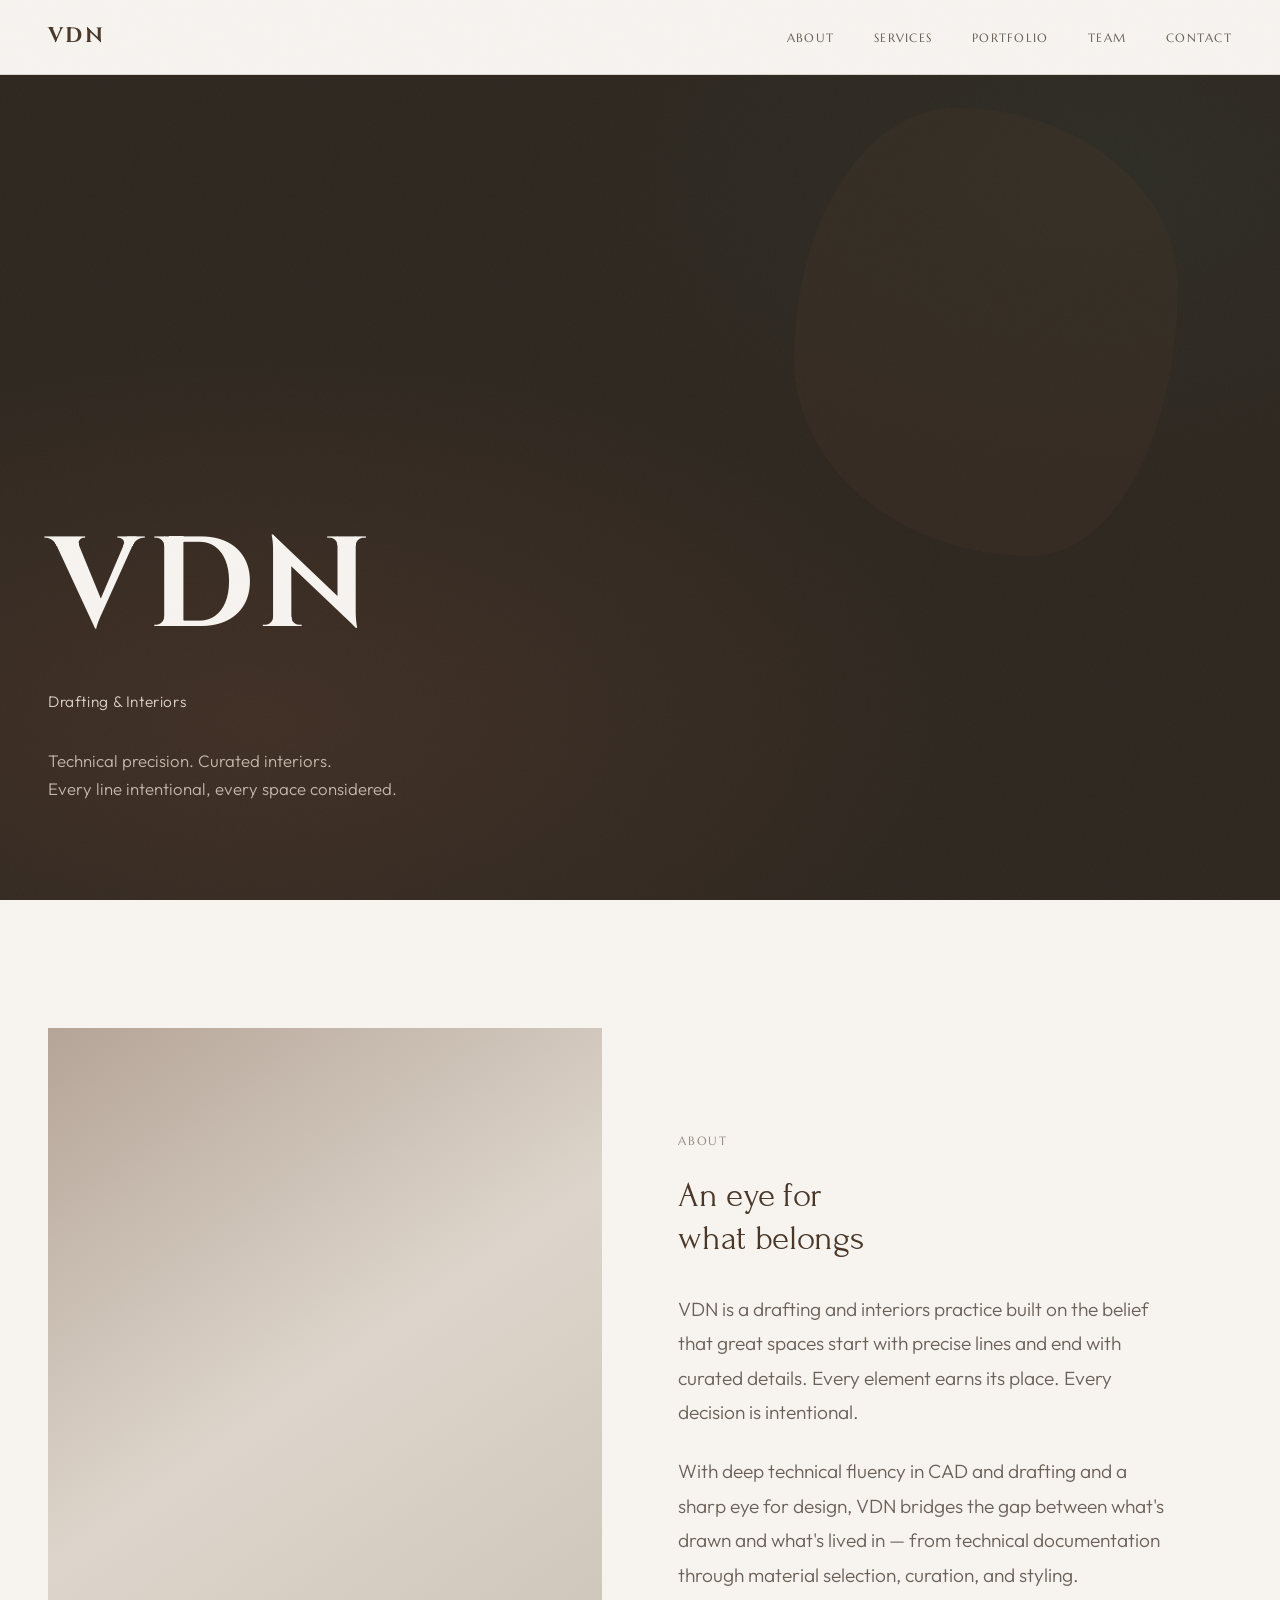
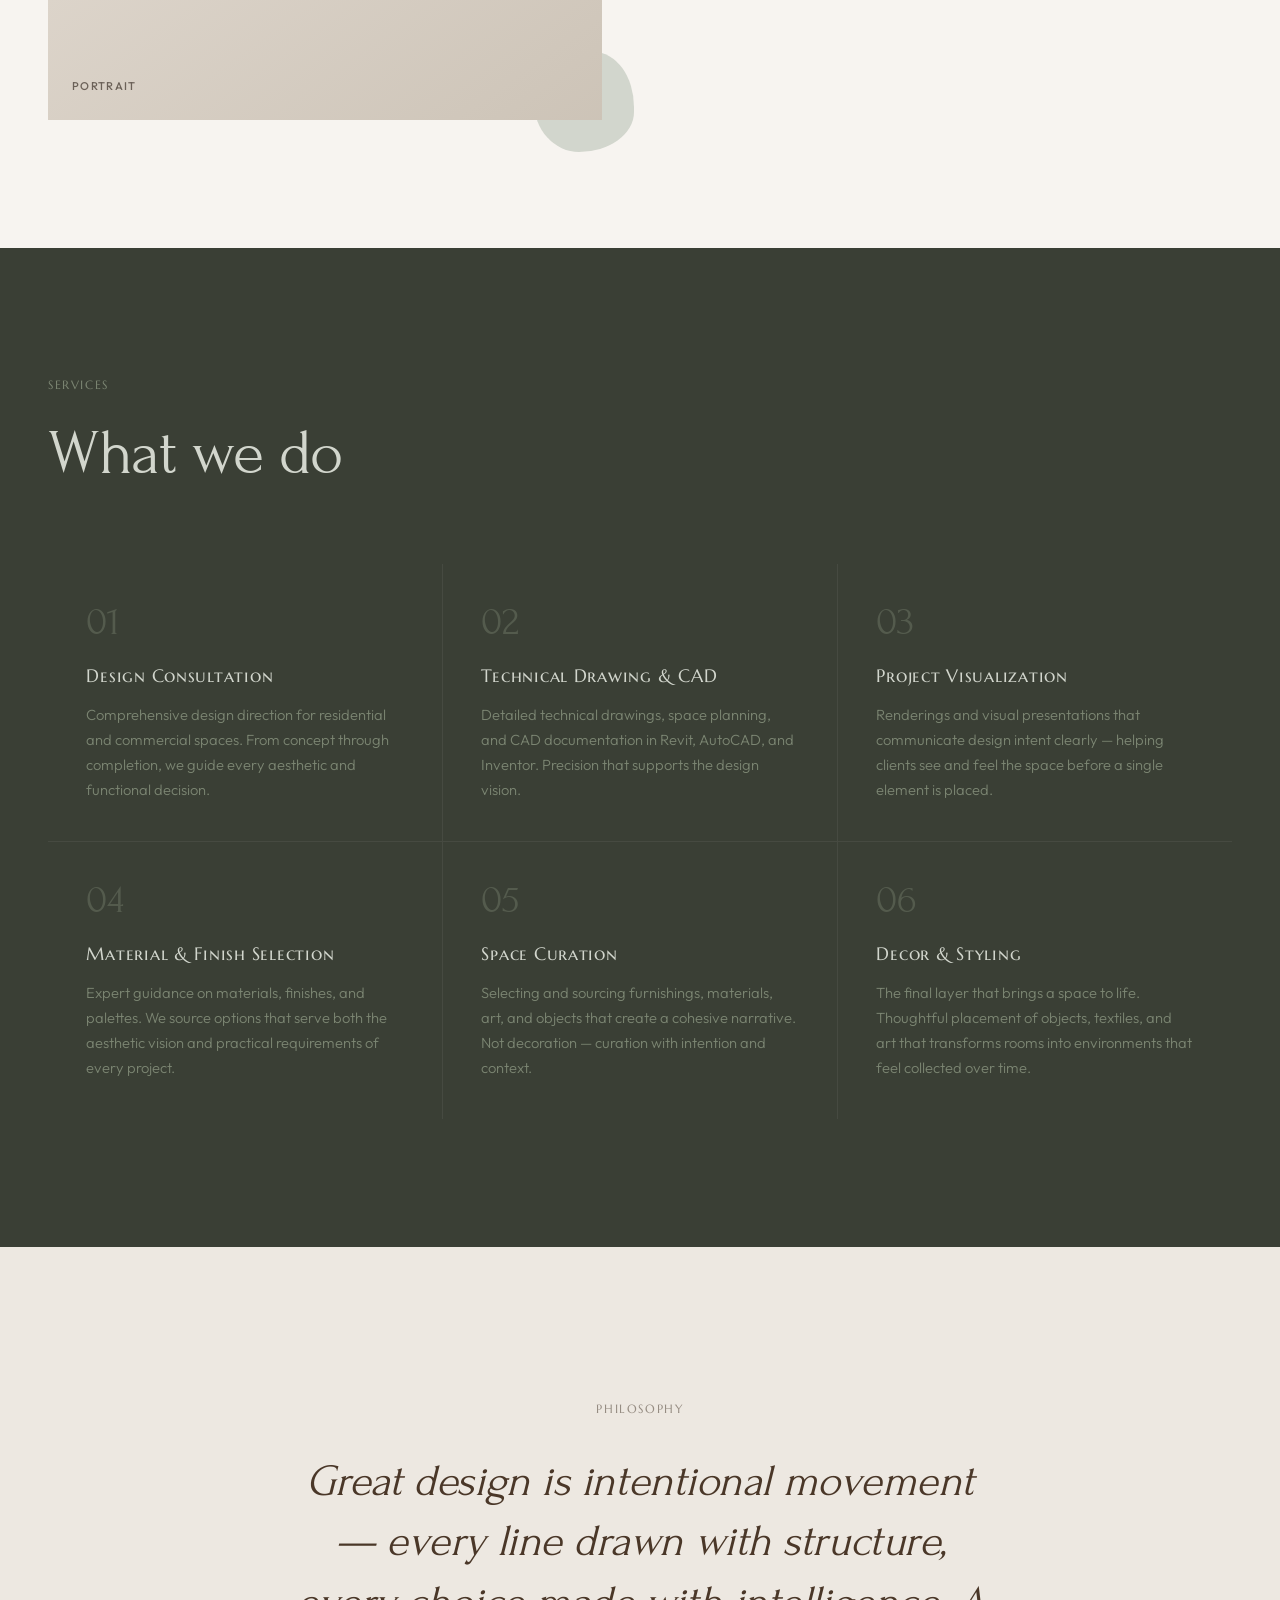
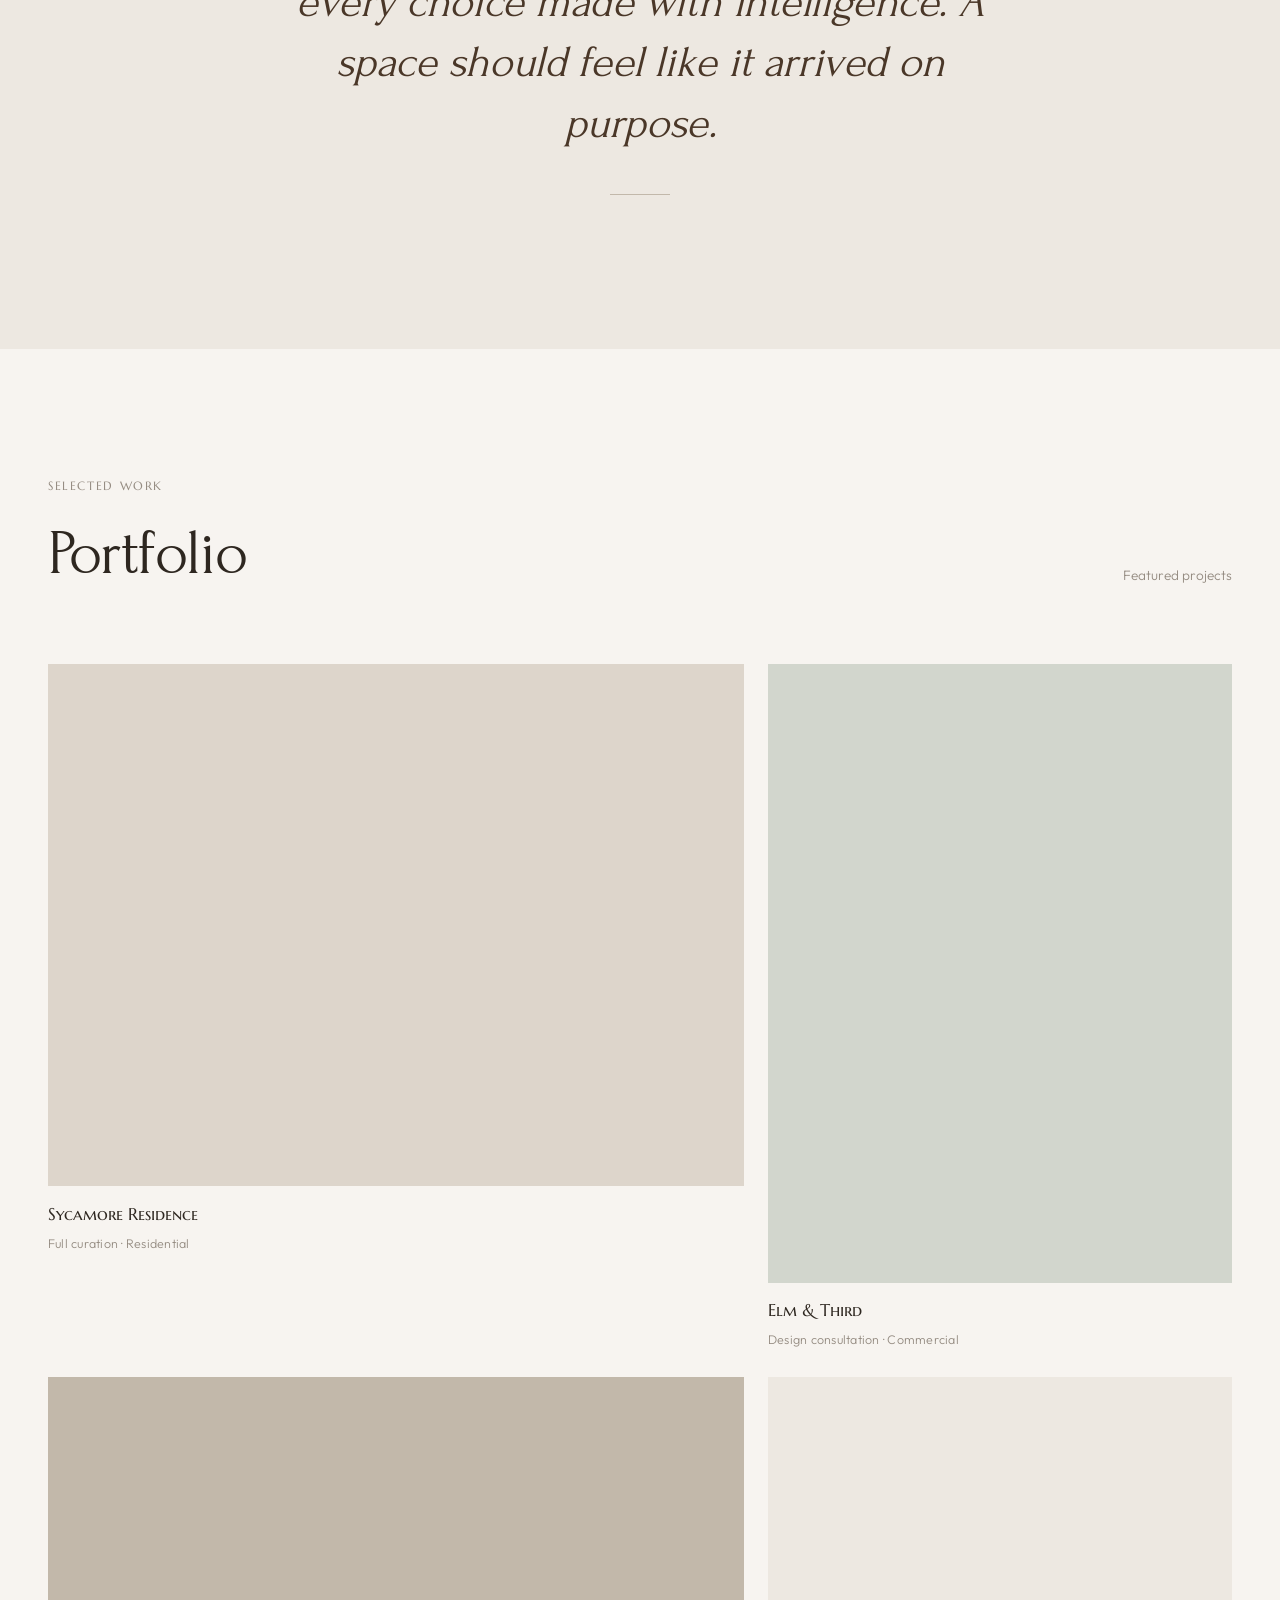
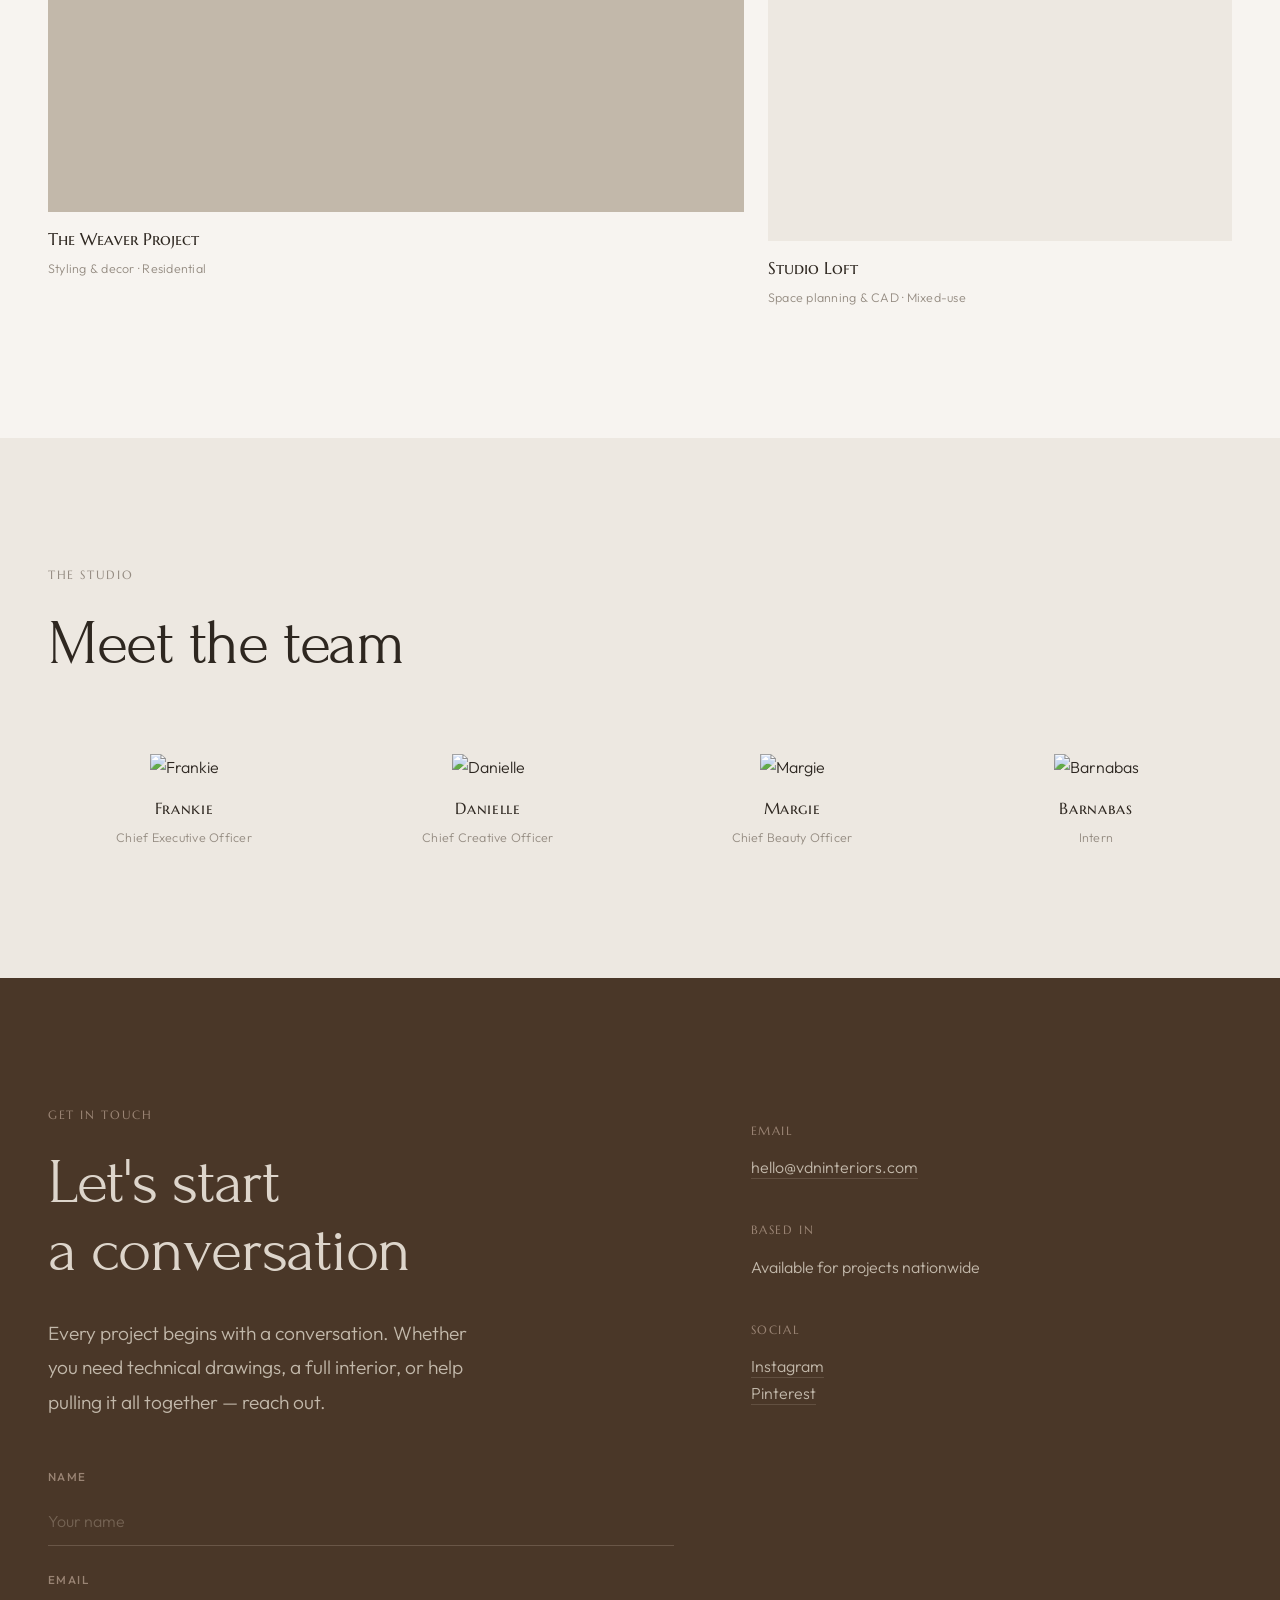
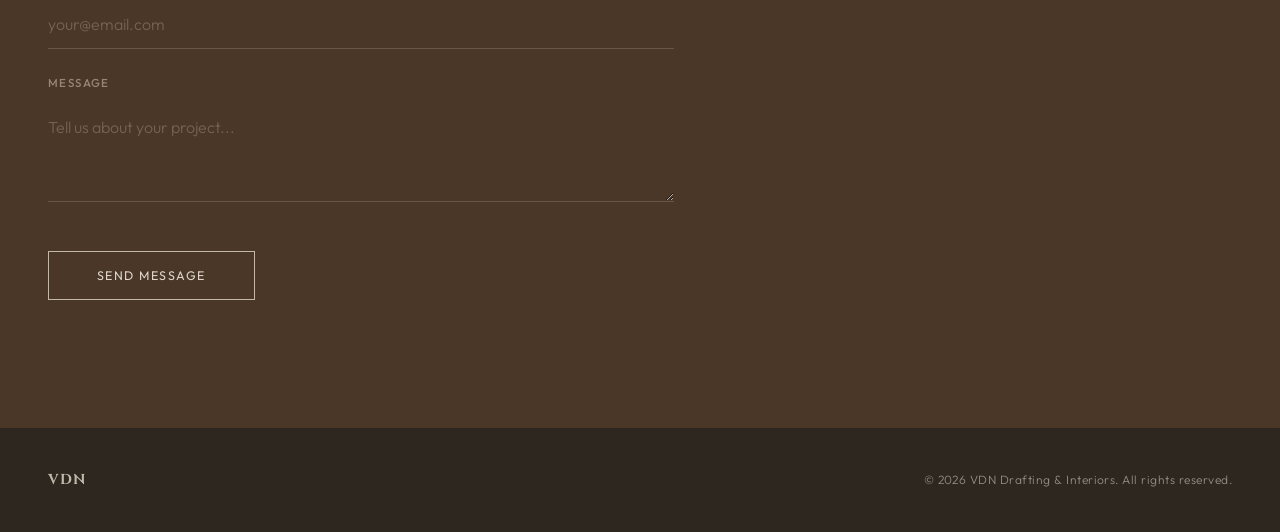
==== index.html @ 677891fc "Move VDN above Drafting & Interiors in hero Co-Authored-By: Claude Opus 4.6 (1M context) <noreply@an" ====
<!DOCTYPE html>
<html lang="en">
<head>
  <meta charset="UTF-8">
  <meta name="viewport" content="width=device-width, initial-scale=1.0">
  <title>VDN — Drafting & Interiors</title>
  <meta name="description" content="VDN Drafting & Interiors offers technical drafting, interior design, curation, and styling services. Precision and intention from concept through completion.">
  <link rel="icon" type="image/svg+xml" href="favicon.svg">
  <link rel="preconnect" href="https://fonts.googleapis.com">
  <link rel="preconnect" href="https://fonts.gstatic.com" crossorigin>
  <link href="https://fonts.googleapis.com/css2?family=Cinzel:wght@400;600;700&family=Forum&family=Marcellus+SC&family=Outfit:wght@300;400;500&display=swap" rel="stylesheet">
  <style>
    /* ============================================
       COLLECTED ELEGANCE — VDN DESIGN STUDIO
       ============================================
       Tonal Architecture: two families + a bridge.
       Nothing exists as a single note.
    */

    :root {
      /* Warm neutrals — brown + touch of green */

      /* Family A — warm brown */
      --earth-whisper: #DDD5CB;
      --earth-weight: #4A3728;
      --earth-mid: #9A8474;

      /* Family B — muted olive/sage */
      --sage-whisper: #D2D6CD;
      --sage-weight: #3A3F35;
      --sage-mid: #7B8572;

      /* The bridge — warm stone */
      --bridge: #C2B8AA;
      --bridge-light: #F0EBE4;
      --bridge-deep: #2E2720;

      /* Text */
      --ink: #2E2720;
      --ink-soft: #6B6158;
      --ink-faint: #958C82;

      /* Utility */
      --page: #F7F4F0;
      --page-warm: #EDE8E1;
    }

    *,
    *::before,
    *::after {
      margin: 0;
      padding: 0;
      box-sizing: border-box;
    }

    html {
      font-size: 16px;
      scroll-behavior: smooth;
      -webkit-font-smoothing: antialiased;
      -moz-osx-font-smoothing: grayscale;
      overflow-x: hidden;
    }

    body {
      font-family: 'Outfit', sans-serif;
      font-weight: 300;
      color: var(--ink);
      background: var(--page);
      line-height: 1.7;
      overflow-x: hidden;
    }

    /* ---- Grain overlay — one textural gesture for the whole page ---- */
    body::after {
      content: '';
      position: fixed;
      inset: 0;
      pointer-events: none;
      z-index: 9999;
      opacity: 0.028;
      background-image: url("data:image/svg+xml,%3Csvg viewBox='0 0 256 256' xmlns='http://www.w3.org/2000/svg'%3E%3Cfilter id='noise'%3E%3CfeTurbulence type='fractalNoise' baseFrequency='0.9' numOctaves='4' stitchTiles='stitch'/%3E%3C/filter%3E%3Crect width='100%25' height='100%25' filter='url(%23noise)'/%3E%3C/svg%3E");
      background-size: 200px;
    }

    /* ============================================
       TYPOGRAPHY
       Cinzel: logo mark. Inscriptional, monumental.
       Forum: section headings. Classical, lighter.
       Marcellus SC: labels, subheads, service titles.
       ============================================ */

    h1, h2, h3, h4 {
      font-family: 'Forum', serif;
      font-weight: 400;
      line-height: 1.1;
    }

    .display-xl {
      font-family: 'Cinzel', serif;
      font-size: clamp(2.8rem, 10vw, 9rem);
      font-weight: 700;
      letter-spacing: 0.06em;
      line-height: 0.95;
    }

    .display-lg {
      font-size: clamp(1.6rem, 5vw, 4.5rem);
      letter-spacing: -0.02em;
      line-height: 1.05;
    }

    .display-md {
      font-size: clamp(1.2rem, 3vw, 2.2rem);
      letter-spacing: -0.01em;
      line-height: 1.2;
    }

    .body-lg {
      font-size: clamp(0.95rem, 1.5vw, 1.2rem);
      line-height: 1.8;
    }

    .label {
      font-family: 'Marcellus SC', serif;
      font-weight: 400;
      font-size: 0.72rem;
      letter-spacing: 0.14em;
      text-transform: uppercase;
    }

    a {
      color: inherit;
      text-decoration: none;
    }

    /* ============================================
       NAVIGATION — minimal, confident
       ============================================ */

    nav {
      position: fixed;
      top: 0;
      left: 0;
      right: 0;
      z-index: 100;
      padding: 1.2rem 3rem;
      display: flex;
      justify-content: space-between;
      align-items: center;
      background: var(--page);
      border-bottom: 1px solid var(--earth-whisper);
    }

    .nav-mark {
      font-family: 'Cinzel', serif;
      font-weight: 700;
      font-size: 1.3rem;
      letter-spacing: 0.12em;
      color: var(--earth-weight);
    }

    .nav-links {
      display: flex;
      gap: 2.5rem;
      list-style: none;
    }

    .nav-links a {
      font-family: 'Marcellus SC', serif;
      font-weight: 400;
      font-size: 0.78rem;
      letter-spacing: 0.1em;
      text-transform: uppercase;
      color: var(--ink-soft);
      position: relative;
      padding-bottom: 2px;
      transition: color 0.3s ease;
    }

    .nav-links a:hover {
      color: var(--earth-weight);
    }

    .nav-links a::after {
      content: '';
      position: absolute;
      bottom: 0;
      left: 0;
      width: 0;
      height: 1px;
      background: var(--earth-weight);
      transition: width 0.4s cubic-bezier(0.25, 0.1, 0.25, 1);
    }

    .nav-links a:hover::after {
      width: 100%;
    }

    /* Mobile nav toggle */
    .nav-toggle {
      display: none;
      background: none;
      border: none;
      cursor: pointer;
      padding: 0.5rem;
      z-index: 101;
    }

    .nav-toggle span {
      display: block;
      width: 24px;
      height: 1px;
      background: var(--earth-weight);
      margin: 6px 0;
      transition: all 0.3s ease;
    }

    /* ============================================
       HERO — The monolith. Confident, still, generous.
       ============================================ */

    .hero {
      min-height: 100vh;
      display: flex;
      flex-direction: column;
      justify-content: flex-end;
      padding: 3rem;
      padding-top: 5rem;
      padding-bottom: 6rem;
      background: var(--bridge-deep);
      color: var(--page);
      position: relative;
      overflow: hidden;
    }

    /* Internal energy — subtle tonal movement within the hero */
    .hero::before {
      content: '';
      position: absolute;
      inset: 0;
      background:
        radial-gradient(ellipse 80% 60% at 20% 80%, rgba(92, 61, 46, 0.4) 0%, transparent 70%),
        radial-gradient(ellipse 60% 50% at 85% 20%, rgba(45, 59, 48, 0.3) 0%, transparent 70%);
      pointer-events: none;
    }

    .hero-content {
      position: relative;
      z-index: 1;
    }

    .hero-tagline {
      font-family: 'Outfit', sans-serif;
      font-weight: 300;
      font-size: clamp(0.9rem, 1.2vw, 1.1rem);
      letter-spacing: 0.04em;
      color: var(--earth-whisper);
      margin-bottom: 2rem;
      opacity: 0.8;
    }

    .hero-title {
      margin-bottom: 2.5rem;
    }

    .hero-subtitle {
      max-width: 480px;
      font-size: 1.05rem;
      line-height: 1.7;
      color: var(--bridge);
    }

    /* Gestural accent — organic shape in the hero */
    .hero-gesture {
      position: absolute;
      top: 12%;
      right: 8%;
      width: clamp(200px, 30vw, 450px);
      height: clamp(240px, 35vw, 520px);
      background: var(--earth-weight);
      border-radius: 42% 58% 38% 62% / 56% 40% 60% 44%;
      opacity: 0.25;
      z-index: 0;
    }

    /* ============================================
       ABOUT — Split composition. Text + gesture.
       ============================================ */

    .about {
      padding: clamp(5rem, 10vw, 10rem) 3rem;
      background: var(--page);
    }

    .about-grid {
      max-width: 1200px;
      margin: 0 auto;
      display: grid;
      grid-template-columns: 1fr 1fr;
      gap: clamp(3rem, 6vw, 8rem);
      align-items: center;
    }

    .about-visual {
      position: relative;
      aspect-ratio: 4/5;
    }

    /* Image placeholder — the texture star of this section */
    .about-image {
      width: 100%;
      height: 100%;
      background: var(--earth-whisper);
      border-radius: 0;
      position: relative;
      overflow: hidden;
    }

    .about-image::after {
      content: '';
      position: absolute;
      inset: 0;
      background:
        linear-gradient(145deg, var(--earth-mid) 0%, var(--earth-whisper) 50%, var(--bridge) 100%);
      opacity: 0.6;
    }

    .about-image-label {
      position: absolute;
      bottom: 1.5rem;
      left: 1.5rem;
      z-index: 1;
      color: var(--ink-soft);
      font-size: 0.7rem;
      letter-spacing: 0.12em;
      text-transform: uppercase;
      font-weight: 500;
    }

    /* Small organic accent near the image */
    .about-accent {
      position: absolute;
      bottom: -2rem;
      right: -2rem;
      width: 100px;
      height: 100px;
      background: var(--sage-whisper);
      border-radius: 50% 40% 55% 45% / 45% 55% 40% 50%;
      z-index: -1;
    }

    .about-text {
      max-width: 500px;
    }

    .about-text .label {
      color: var(--ink-faint);
      margin-bottom: 1.5rem;
      display: block;
    }

    .about-text h2 {
      margin-bottom: 2rem;
      color: var(--earth-weight);
    }

    .about-text p {
      color: var(--ink-soft);
      margin-bottom: 1.5rem;
    }

    /* ============================================
       SERVICES — Alternating weight distribution
       ============================================ */

    .services {
      padding: clamp(5rem, 10vw, 10rem) 3rem;
      background: var(--sage-weight);
      color: var(--page);
      position: relative;
    }

    .services-header {
      max-width: 1200px;
      margin: 0 auto clamp(4rem, 6vw, 7rem);
    }

    .services-header .label {
      color: var(--sage-mid);
      margin-bottom: 1.5rem;
      display: block;
    }

    .services-header h2 {
      color: var(--sage-whisper);
      max-width: 600px;
    }

    .services-grid {
      max-width: 1200px;
      margin: 0 auto;
      display: grid;
      grid-template-columns: repeat(3, 1fr);
      gap: 1px;
      background: rgba(255,255,255,0.06);
    }

    .service-card {
      padding: clamp(2rem, 3vw, 3.5rem);
      background: var(--sage-weight);
      transition: background 0.5s ease;
    }

    .service-card:hover {
      background: rgba(45, 59, 48, 0.6);
    }

    .service-number {
      font-family: 'Forum', serif;
      font-weight: 400;
      font-size: 2.5rem;
      color: var(--sage-mid);
      opacity: 0.4;
      margin-bottom: 1.5rem;
      display: block;
      line-height: 1;
    }

    .service-card h3 {
      font-family: 'Marcellus SC', serif;
      font-size: 1.15rem;
      font-weight: 400;
      margin-bottom: 1rem;
      color: var(--sage-whisper);
      letter-spacing: 0.04em;
    }

    .service-card p {
      font-size: 0.92rem;
      line-height: 1.7;
      color: var(--sage-mid);
    }

    /* ============================================
       PHILOSOPHY — The bridge section. Neutral, generous.
       ============================================ */

    .philosophy {
      padding: clamp(6rem, 12vw, 14rem) 3rem;
      background: var(--page-warm);
      text-align: center;
      position: relative;
    }

    .philosophy-inner {
      max-width: 700px;
      margin: 0 auto;
    }

    .philosophy .label {
      color: var(--ink-faint);
      margin-bottom: 2rem;
      display: block;
    }

    .philosophy blockquote {
      font-family: 'Forum', serif;
      font-weight: 400;
      font-style: italic;
      font-size: clamp(1.2rem, 3.5vw, 2.8rem);
      line-height: 1.35;
      color: var(--earth-weight);
      letter-spacing: -0.01em;
    }

    .philosophy-rule {
      width: 60px;
      height: 1px;
      background: var(--bridge);
      margin: 2.5rem auto 0;
      border: none;
    }

    /* ============================================
       PORTFOLIO — Asymmetric grid. Collected, not matched.
       ============================================ */

    .portfolio {
      padding: clamp(5rem, 10vw, 10rem) 3rem;
      background: var(--page);
    }

    .portfolio-header {
      max-width: 1200px;
      margin: 0 auto clamp(4rem, 6vw, 7rem);
      display: flex;
      justify-content: space-between;
      align-items: flex-end;
    }

    .portfolio-header .label {
      color: var(--ink-faint);
      margin-bottom: 1.5rem;
      display: block;
    }

    .portfolio-header h2 {
      color: var(--ink);
    }

    .portfolio-header-right {
      color: var(--ink-faint);
      font-size: 0.85rem;
    }

    .portfolio-grid {
      max-width: 1200px;
      margin: 0 auto;
      display: grid;
      grid-template-columns: 1.2fr 0.8fr;
      grid-template-rows: auto auto;
      gap: 1.5rem;
    }

    .portfolio-item {
      position: relative;
      overflow: hidden;
      cursor: pointer;
    }

    .portfolio-item-inner {
      aspect-ratio: var(--ratio, 4/3);
      background: var(--bg);
      position: relative;
      overflow: hidden;
      transition: transform 0.6s cubic-bezier(0.25, 0.1, 0.25, 1);
    }

    .portfolio-item:hover .portfolio-item-inner {
      transform: scale(0.97);
    }

    /* Each portfolio item gets its own tonal treatment — collected, not matched */
    .portfolio-item:nth-child(1) .portfolio-item-inner {
      --bg: var(--earth-whisper);
      --ratio: 4/3;
    }

    .portfolio-item:nth-child(2) .portfolio-item-inner {
      --bg: var(--sage-whisper);
      --ratio: 3/4;
    }

    .portfolio-item:nth-child(3) .portfolio-item-inner {
      --bg: var(--bridge);
      --ratio: 16/10;
    }

    .portfolio-item:nth-child(4) .portfolio-item-inner {
      --bg: var(--page-warm);
      --ratio: 1/1;
    }

    /* Project labels */
    .portfolio-item-inner::after {
      content: '';
      position: absolute;
      inset: 0;
      background: linear-gradient(to top, rgba(28, 27, 24, 0.3) 0%, transparent 50%);
      opacity: 0;
      transition: opacity 0.4s ease;
    }

    .portfolio-item:hover .portfolio-item-inner::after {
      opacity: 1;
    }

    .portfolio-meta {
      padding: 1.2rem 0 0;
    }

    .portfolio-meta h3 {
      font-family: 'Marcellus SC', serif;
      font-size: 1.05rem;
      font-weight: 400;
      color: var(--ink);
      margin-bottom: 0.3rem;
    }

    .portfolio-meta span {
      font-size: 0.78rem;
      color: var(--ink-faint);
      letter-spacing: 0.02em;
    }

    /* Grid layout — asymmetric */
    .portfolio-item:nth-child(1) { grid-column: 1; grid-row: 1; }
    .portfolio-item:nth-child(2) { grid-column: 2; grid-row: 1; }
    .portfolio-item:nth-child(3) { grid-column: 1; grid-row: 2; }
    .portfolio-item:nth-child(4) { grid-column: 2; grid-row: 2; }

    /* ============================================
       CONTACT — Warm, inviting, grounded.
       ============================================ */

    .contact {
      padding: clamp(5rem, 10vw, 10rem) 3rem;
      background: var(--earth-weight);
      color: var(--page);
      position: relative;
    }

    .contact-grid {
      max-width: 1200px;
      margin: 0 auto;
      display: grid;
      grid-template-columns: 1.3fr 1fr;
      gap: clamp(3rem, 6vw, 8rem);
      align-items: start;
    }

    .contact-left .label {
      color: var(--earth-mid);
      margin-bottom: 1.5rem;
      display: block;
    }

    .contact-left h2 {
      color: var(--earth-whisper);
      margin-bottom: 2rem;
    }

    .contact-left p {
      color: var(--bridge);
      max-width: 420px;
      margin-bottom: 3rem;
    }

    .contact-form {
      display: flex;
      flex-direction: column;
      gap: 1.5rem;
    }

    .form-group {
      position: relative;
    }

    .form-group label {
      display: block;
      font-size: 0.72rem;
      letter-spacing: 0.12em;
      text-transform: uppercase;
      font-weight: 500;
      color: var(--earth-mid);
      margin-bottom: 0.6rem;
    }

    .form-group input,
    .form-group textarea {
      width: 100%;
      padding: 0.9rem 0;
      background: transparent;
      border: none;
      border-bottom: 1px solid rgba(196, 181, 164, 0.25);
      color: var(--page);
      font-family: 'Outfit', sans-serif;
      font-weight: 300;
      font-size: 1rem;
      outline: none;
      transition: border-color 0.3s ease;
    }

    .form-group input:focus,
    .form-group textarea:focus {
      border-bottom-color: var(--earth-whisper);
    }

    .form-group textarea {
      resize: vertical;
      min-height: 100px;
    }

    .form-group input::placeholder,
    .form-group textarea::placeholder {
      color: rgba(196, 181, 164, 0.35);
    }

    .submit-btn {
      align-self: flex-start;
      padding: 1rem 3rem;
      background: transparent;
      border: 1px solid var(--bridge);
      color: var(--earth-whisper);
      font-family: 'Outfit', sans-serif;
      font-weight: 400;
      font-size: 0.78rem;
      letter-spacing: 0.12em;
      text-transform: uppercase;
      cursor: pointer;
      transition: all 0.4s ease;
      margin-top: 1rem;
    }

    .submit-btn:hover {
      background: var(--earth-whisper);
      color: var(--earth-weight);
      border-color: var(--earth-whisper);
    }

    .contact-right {
      padding-top: 1rem;
    }

    .contact-detail {
      margin-bottom: 2.5rem;
    }

    .contact-detail .label {
      color: var(--earth-mid);
      margin-bottom: 0.8rem;
      display: block;
    }

    .contact-detail a,
    .contact-detail p {
      color: var(--bridge);
      font-size: 1rem;
      line-height: 1.7;
    }

    .contact-detail a {
      border-bottom: 1px solid rgba(196, 181, 164, 0.2);
      padding-bottom: 1px;
      transition: border-color 0.3s ease;
    }

    .contact-detail a:hover {
      border-bottom-color: var(--earth-whisper);
    }

    /* ============================================
       FOOTER — quiet, grounded
       ============================================ */

    footer {
      padding: 2.5rem 3rem;
      background: var(--bridge-deep);
      display: flex;
      justify-content: space-between;
      align-items: center;
    }

    footer p {
      font-size: 0.75rem;
      color: var(--ink-faint);
      letter-spacing: 0.04em;
    }

    footer .footer-mark {
      font-family: 'Cinzel', serif;
      font-weight: 700;
      font-size: 0.9rem;
      letter-spacing: 0.12em;
      color: var(--bridge);
    }

    /* ============================================
       TEAM — Meet the team
       ============================================ */

    .team {
      padding: clamp(5rem, 10vw, 10rem) 3rem;
      background: var(--page-warm);
    }

    .team-header {
      max-width: 1200px;
      margin: 0 auto clamp(4rem, 6vw, 7rem);
    }

    .team-header .label {
      color: var(--ink-faint);
      margin-bottom: 1.5rem;
      display: block;
    }

    .team-header h2 {
      color: var(--ink);
    }

    .team-grid {
      max-width: 1200px;
      margin: 0 auto;
      display: grid;
      grid-template-columns: repeat(4, 1fr);
      gap: 2rem;
    }

    .team-member {
      text-align: center;
    }

    .team-photo {
      width: 100%;
      aspect-ratio: 3/4;
      object-fit: cover;
      filter: grayscale(0.15);
      transition: filter 0.5s ease, transform 0.5s ease;
    }

    .team-member:hover .team-photo {
      filter: grayscale(0);
      transform: scale(0.98);
    }

    .team-info {
      padding-top: 1.2rem;
    }

    .team-info h3 {
      font-family: 'Marcellus SC', serif;
      font-size: 1rem;
      font-weight: 400;
      color: var(--ink);
      margin-bottom: 0.3rem;
      letter-spacing: 0.04em;
    }

    .team-info span {
      font-family: 'Outfit', sans-serif;
      font-size: 0.78rem;
      color: var(--ink-faint);
      letter-spacing: 0.02em;
    }

    /* ============================================
       SCROLL REVEAL — elements earn their entrance
       ============================================ */

    .reveal {
      opacity: 0;
      transform: translateY(30px);
      transition: opacity 0.8s cubic-bezier(0.25, 0.1, 0.25, 1),
                  transform 0.8s cubic-bezier(0.25, 0.1, 0.25, 1);
    }

    .reveal.visible {
      opacity: 1;
      transform: translateY(0);
    }

    .reveal-delay-1 { transition-delay: 0.1s; }
    .reveal-delay-2 { transition-delay: 0.2s; }
    .reveal-delay-3 { transition-delay: 0.3s; }
    .reveal-delay-4 { transition-delay: 0.4s; }
    .reveal-delay-5 { transition-delay: 0.5s; }

    /* ============================================
       RESPONSIVE — Scale conviction at every size
       ============================================ */

    @media (max-width: 900px) {
      nav {
        padding: 0.8rem 2rem;
      }

      .nav-mark {
        font-size: 1.1rem;
      }

      .nav-links {
        display: none;
        position: fixed;
        inset: 0;
        background: var(--earth-weight);
        flex-direction: column;
        justify-content: center;
        align-items: center;
        gap: 2.5rem;
        z-index: 100;
      }

      .nav-links.open {
        display: flex;
      }

      .nav-links.open a {
        color: var(--page);
        font-size: 1.1rem;
        letter-spacing: 0.15em;
      }

      .nav-links.open a::after {
        background: var(--page);
      }

      .nav-toggle {
        display: block;
        z-index: 101;
      }

      .nav-toggle.active span {
        background: var(--page);
      }

      .hero {
        padding: 2rem;
        padding-bottom: 4rem;
      }

      .hero-gesture {
        top: 8%;
        right: -5%;
        opacity: 0.15;
      }

      .about-grid {
        grid-template-columns: 1fr;
        gap: 3rem;
      }

      .about-visual {
        max-width: 400px;
      }

      .services-grid {
        grid-template-columns: 1fr;
      }

      .portfolio-grid {
        grid-template-columns: 1fr;
      }

      .portfolio-item:nth-child(1),
      .portfolio-item:nth-child(2),
      .portfolio-item:nth-child(3),
      .portfolio-item:nth-child(4) {
        grid-column: 1;
        grid-row: auto;
      }

      .team-grid {
        grid-template-columns: repeat(2, 1fr);
      }

      .contact-grid {
        grid-template-columns: 1fr;
      }

      .portfolio-header {
        flex-direction: column;
        align-items: flex-start;
        gap: 1rem;
      }

      footer {
        flex-direction: column;
        gap: 1rem;
        text-align: center;
      }
    }

    @media (max-width: 500px) {
      .hero {
        padding: 1.5rem;
        padding-top: 5rem;
        padding-bottom: 3rem;
      }

      nav {
        padding: 0.7rem 1.5rem;
      }

      .about,
      .services,
      .portfolio,
      .philosophy,
      .team,
      .contact {
        padding-left: 1.5rem;
        padding-right: 1.5rem;
      }

      .service-card {
        padding: 2rem 1.5rem;
      }

      .service-number {
        font-size: 1.8rem;
      }

      .service-card h3 {
        font-size: 1rem;
      }

      .hero-subtitle {
        font-size: 0.9rem;
      }

      .hero-gesture {
        display: none;
      }

      .about-accent {
        display: none;
      }

      .team-grid {
        gap: 1.5rem;
      }

      .team-info h3 {
        font-size: 0.85rem;
      }

      footer {
        padding: 2rem 1.5rem;
      }
    }
  </style>
</head>
<body>

  <!-- Navigation -->
  <nav>
    <a href="#" class="nav-mark">VDN</a>
    <ul class="nav-links" id="navLinks">
      <li><a href="#about">About</a></li>
      <li><a href="#services">Services</a></li>
      <li><a href="#portfolio">Portfolio</a></li>
      <li><a href="#team">Team</a></li>
      <li><a href="#contact">Contact</a></li>
    </ul>
    <button class="nav-toggle" id="navToggle" aria-label="Toggle navigation">
      <span></span>
      <span></span>
      <span></span>
    </button>
  </nav>

  <!-- Hero -->
  <section class="hero">
    <div class="hero-gesture"></div>
    <div class="hero-content">
      <h1 class="display-xl hero-title reveal">VDN</h1>
      <p class="hero-tagline reveal reveal-delay-1">Drafting &amp; Interiors</p>
      <p class="hero-subtitle reveal reveal-delay-2">
        Technical precision. Curated interiors.<br>
        Every line intentional, every space considered.
      </p>
    </div>
  </section>

  <!-- About -->
  <section class="about" id="about">
    <div class="about-grid">
      <div class="about-visual reveal">
        <div class="about-image">
          <span class="about-image-label">Portrait</span>
        </div>
        <div class="about-accent"></div>
      </div>
      <div class="about-text">
        <span class="label reveal">About</span>
        <h2 class="display-md reveal reveal-delay-1">An eye for<br>what belongs</h2>
        <p class="body-lg reveal reveal-delay-2">
          VDN is a drafting and interiors practice built on the belief that great spaces start with precise lines and end with curated details. Every element earns its place. Every decision is intentional.
        </p>
        <p class="body-lg reveal reveal-delay-3">
          With deep technical fluency in CAD and drafting and a sharp eye for design, VDN bridges the gap between what's drawn and what's lived in — from technical documentation through material selection, curation, and styling.
        </p>
      </div>
    </div>
  </section>

  <!-- Services -->
  <section class="services" id="services">
    <div class="services-header">
      <span class="label reveal">Services</span>
      <h2 class="display-lg reveal reveal-delay-1">What we do</h2>
    </div>
    <div class="services-grid">
      <div class="service-card reveal">
        <span class="service-number">01</span>
        <h3>Design Consultation</h3>
        <p>Comprehensive design direction for residential and commercial spaces. From concept through completion, we guide every aesthetic and functional decision.</p>
      </div>
      <div class="service-card reveal reveal-delay-1">
        <span class="service-number">02</span>
        <h3>Technical Drawing &amp; CAD</h3>
        <p>Detailed technical drawings, space planning, and CAD documentation in Revit, AutoCAD, and Inventor. Precision that supports the design vision.</p>
      </div>
      <div class="service-card reveal reveal-delay-2">
        <span class="service-number">03</span>
        <h3>Project Visualization</h3>
        <p>Renderings and visual presentations that communicate design intent clearly — helping clients see and feel the space before a single element is placed.</p>
      </div>
      <div class="service-card reveal reveal-delay-3">
        <span class="service-number">04</span>
        <h3>Material &amp; Finish Selection</h3>
        <p>Expert guidance on materials, finishes, and palettes. We source options that serve both the aesthetic vision and practical requirements of every project.</p>
      </div>
      <div class="service-card reveal reveal-delay-4">
        <span class="service-number">05</span>
        <h3>Space Curation</h3>
        <p>Selecting and sourcing furnishings, materials, art, and objects that create a cohesive narrative. Not decoration — curation with intention and context.</p>
      </div>
      <div class="service-card reveal reveal-delay-5">
        <span class="service-number">06</span>
        <h3>Decor &amp; Styling</h3>
        <p>The final layer that brings a space to life. Thoughtful placement of objects, textiles, and art that transforms rooms into environments that feel collected over time.</p>
      </div>
    </div>
  </section>

  <!-- Philosophy -->
  <section class="philosophy">
    <div class="philosophy-inner">
      <span class="label reveal">Philosophy</span>
      <blockquote class="reveal reveal-delay-1">
        Great design is intentional movement — every line drawn with structure, every choice made with intelligence. A space should feel like it arrived on purpose.
      </blockquote>
      <hr class="philosophy-rule reveal reveal-delay-2">
    </div>
  </section>

  <!-- Portfolio -->
  <section class="portfolio" id="portfolio">
    <div class="portfolio-header">
      <div>
        <span class="label reveal">Selected Work</span>
        <h2 class="display-lg reveal reveal-delay-1">Portfolio</h2>
      </div>
      <p class="portfolio-header-right reveal reveal-delay-2">Featured projects</p>
    </div>
    <div class="portfolio-grid">
      <div class="portfolio-item reveal">
        <div class="portfolio-item-inner"></div>
        <div class="portfolio-meta">
          <h3>Sycamore Residence</h3>
          <span>Full curation &middot; Residential</span>
        </div>
      </div>
      <div class="portfolio-item reveal reveal-delay-1">
        <div class="portfolio-item-inner"></div>
        <div class="portfolio-meta">
          <h3>Elm &amp; Third</h3>
          <span>Design consultation &middot; Commercial</span>
        </div>
      </div>
      <div class="portfolio-item reveal reveal-delay-2">
        <div class="portfolio-item-inner"></div>
        <div class="portfolio-meta">
          <h3>The Weaver Project</h3>
          <span>Styling &amp; decor &middot; Residential</span>
        </div>
      </div>
      <div class="portfolio-item reveal reveal-delay-3">
        <div class="portfolio-item-inner"></div>
        <div class="portfolio-meta">
          <h3>Studio Loft</h3>
          <span>Space planning &amp; CAD &middot; Mixed-use</span>
        </div>
      </div>
    </div>
  </section>

  <!-- Team -->
  <section class="team" id="team">
    <div class="team-header">
      <span class="label reveal">The Studio</span>
      <h2 class="display-lg reveal reveal-delay-1">Meet the team</h2>
    </div>
    <div class="team-grid">
      <div class="team-member reveal">
        <img src="Frankie.png" alt="Frankie" class="team-photo">
        <div class="team-info">
          <h3>Frankie</h3>
          <span>Chief Executive Officer</span>
        </div>
      </div>
      <div class="team-member reveal reveal-delay-1">
        <img src="Danielle.png" alt="Danielle" class="team-photo">
        <div class="team-info">
          <h3>Danielle</h3>
          <span>Chief Creative Officer</span>
        </div>
      </div>
      <div class="team-member reveal reveal-delay-2">
        <img src="Margie.png" alt="Margie" class="team-photo">
        <div class="team-info">
          <h3>Margie</h3>
          <span>Chief Beauty Officer</span>
        </div>
      </div>
      <div class="team-member reveal reveal-delay-3">
        <img src="Barnabas.png" alt="Barnabas" class="team-photo">
        <div class="team-info">
          <h3>Barnabas</h3>
          <span>Intern</span>
        </div>
      </div>
    </div>
  </section>

  <!-- Contact -->
  <section class="contact" id="contact">
    <div class="contact-grid">
      <div class="contact-left">
        <span class="label reveal">Get in Touch</span>
        <h2 class="display-lg reveal reveal-delay-1">Let's start<br>a conversation</h2>
        <p class="body-lg reveal reveal-delay-2">
          Every project begins with a conversation. Whether you need technical drawings, a full interior, or help pulling it all together — reach out.
        </p>
        <form class="contact-form reveal reveal-delay-3" onsubmit="event.preventDefault();">
          <div class="form-group">
            <label for="name">Name</label>
            <input type="text" id="name" name="name" placeholder="Your name" required>
          </div>
          <div class="form-group">
            <label for="email">Email</label>
            <input type="email" id="email" name="email" placeholder="your@email.com" required>
          </div>
          <div class="form-group">
            <label for="message">Message</label>
            <textarea id="message" name="message" placeholder="Tell us about your project..." required></textarea>
          </div>
          <button type="submit" class="submit-btn">Send Message</button>
        </form>
      </div>
      <div class="contact-right reveal reveal-delay-2">
        <div class="contact-detail">
          <span class="label">Email</span>
          <a href="mailto:hello@vdninteriors.com">hello@vdninteriors.com</a>
        </div>
        <div class="contact-detail">
          <span class="label">Based In</span>
          <p>Available for projects nationwide</p>
        </div>
        <div class="contact-detail">
          <span class="label">Social</span>
          <p>
            <a href="#">Instagram</a><br>
            <a href="#">Pinterest</a>
          </p>
        </div>
      </div>
    </div>
  </section>

  <!-- Footer -->
  <footer>
    <span class="footer-mark">VDN</span>
    <p>&copy; 2026 VDN Drafting &amp; Interiors. All rights reserved.</p>
  </footer>

  <script>
    // Scroll reveal — elements earn their entrance
    const observer = new IntersectionObserver((entries) => {
      entries.forEach(entry => {
        if (entry.isIntersecting) {
          entry.target.classList.add('visible');
          observer.unobserve(entry.target);
        }
      });
    }, {
      threshold: 0.1,
      rootMargin: '0px 0px -40px 0px'
    });

    document.querySelectorAll('.reveal').forEach(el => observer.observe(el));

    // Mobile nav toggle
    const navToggle = document.getElementById('navToggle');
    const navLinks = document.getElementById('navLinks');

    navToggle.addEventListener('click', () => {
      navLinks.classList.toggle('open');
      navToggle.classList.toggle('active');
    });

    navLinks.querySelectorAll('a').forEach(link => {
      link.addEventListener('click', () => {
        navLinks.classList.remove('open');
        navToggle.classList.remove('active');
      });
    });

    // Smooth scroll for nav links
    document.querySelectorAll('a[href^="#"]').forEach(anchor => {
      anchor.addEventListener('click', function (e) {
        e.preventDefault();
        const target = document.querySelector(this.getAttribute('href'));
        if (target) {
          target.scrollIntoView({ behavior: 'smooth', block: 'start' });
        }
      });
    });
  </script>

</body>
</html>
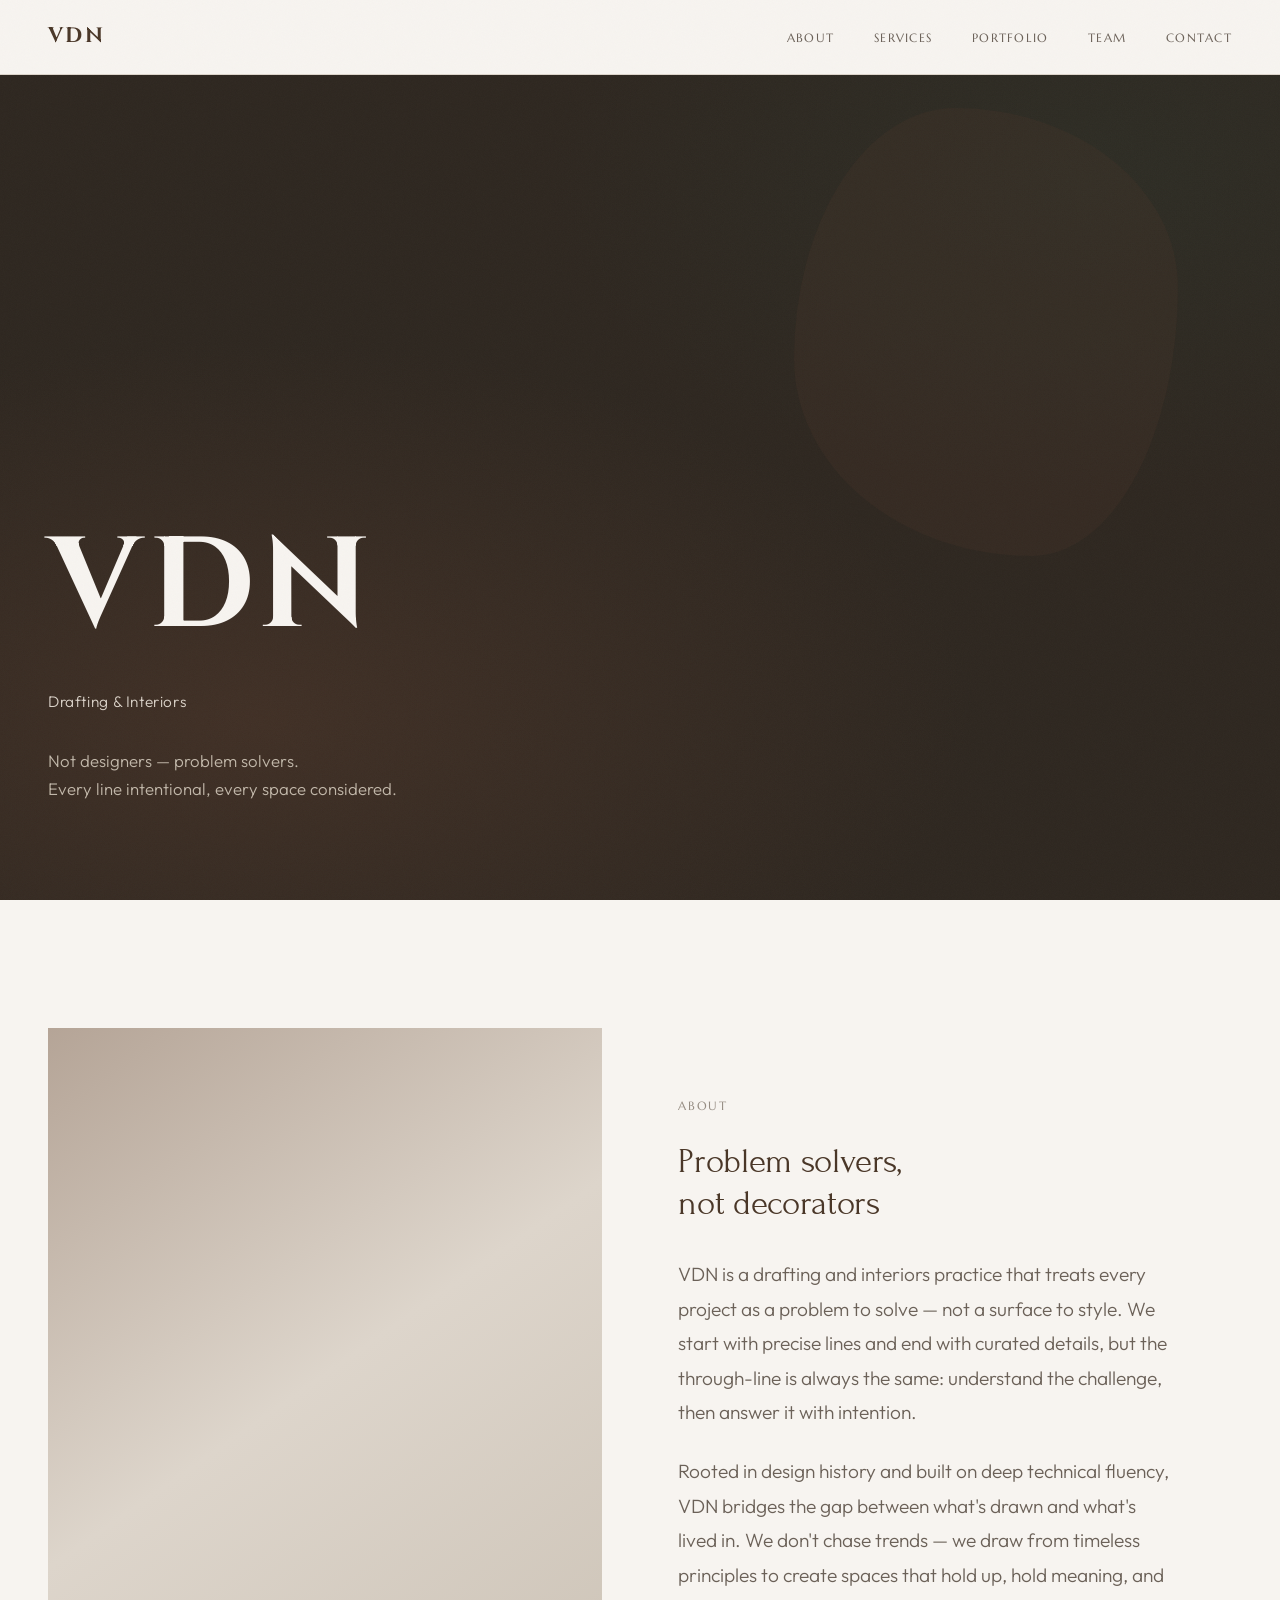
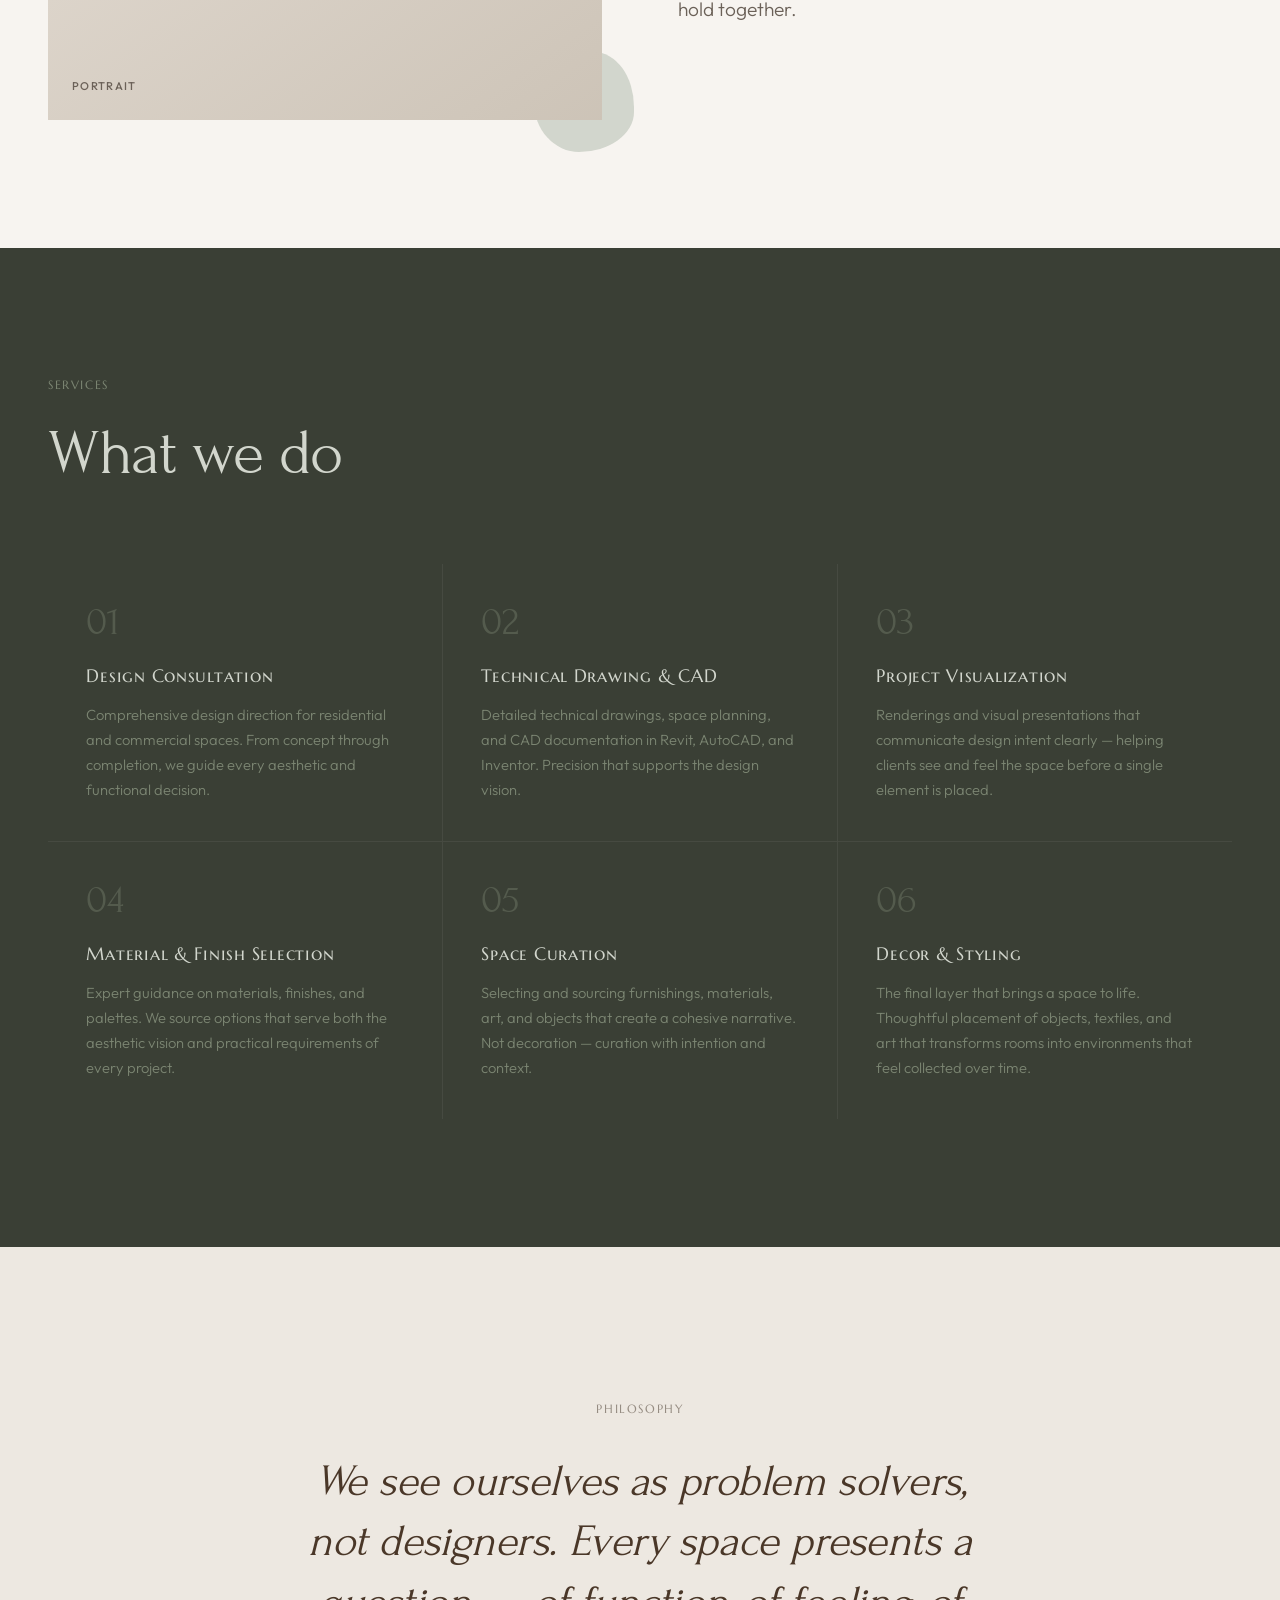
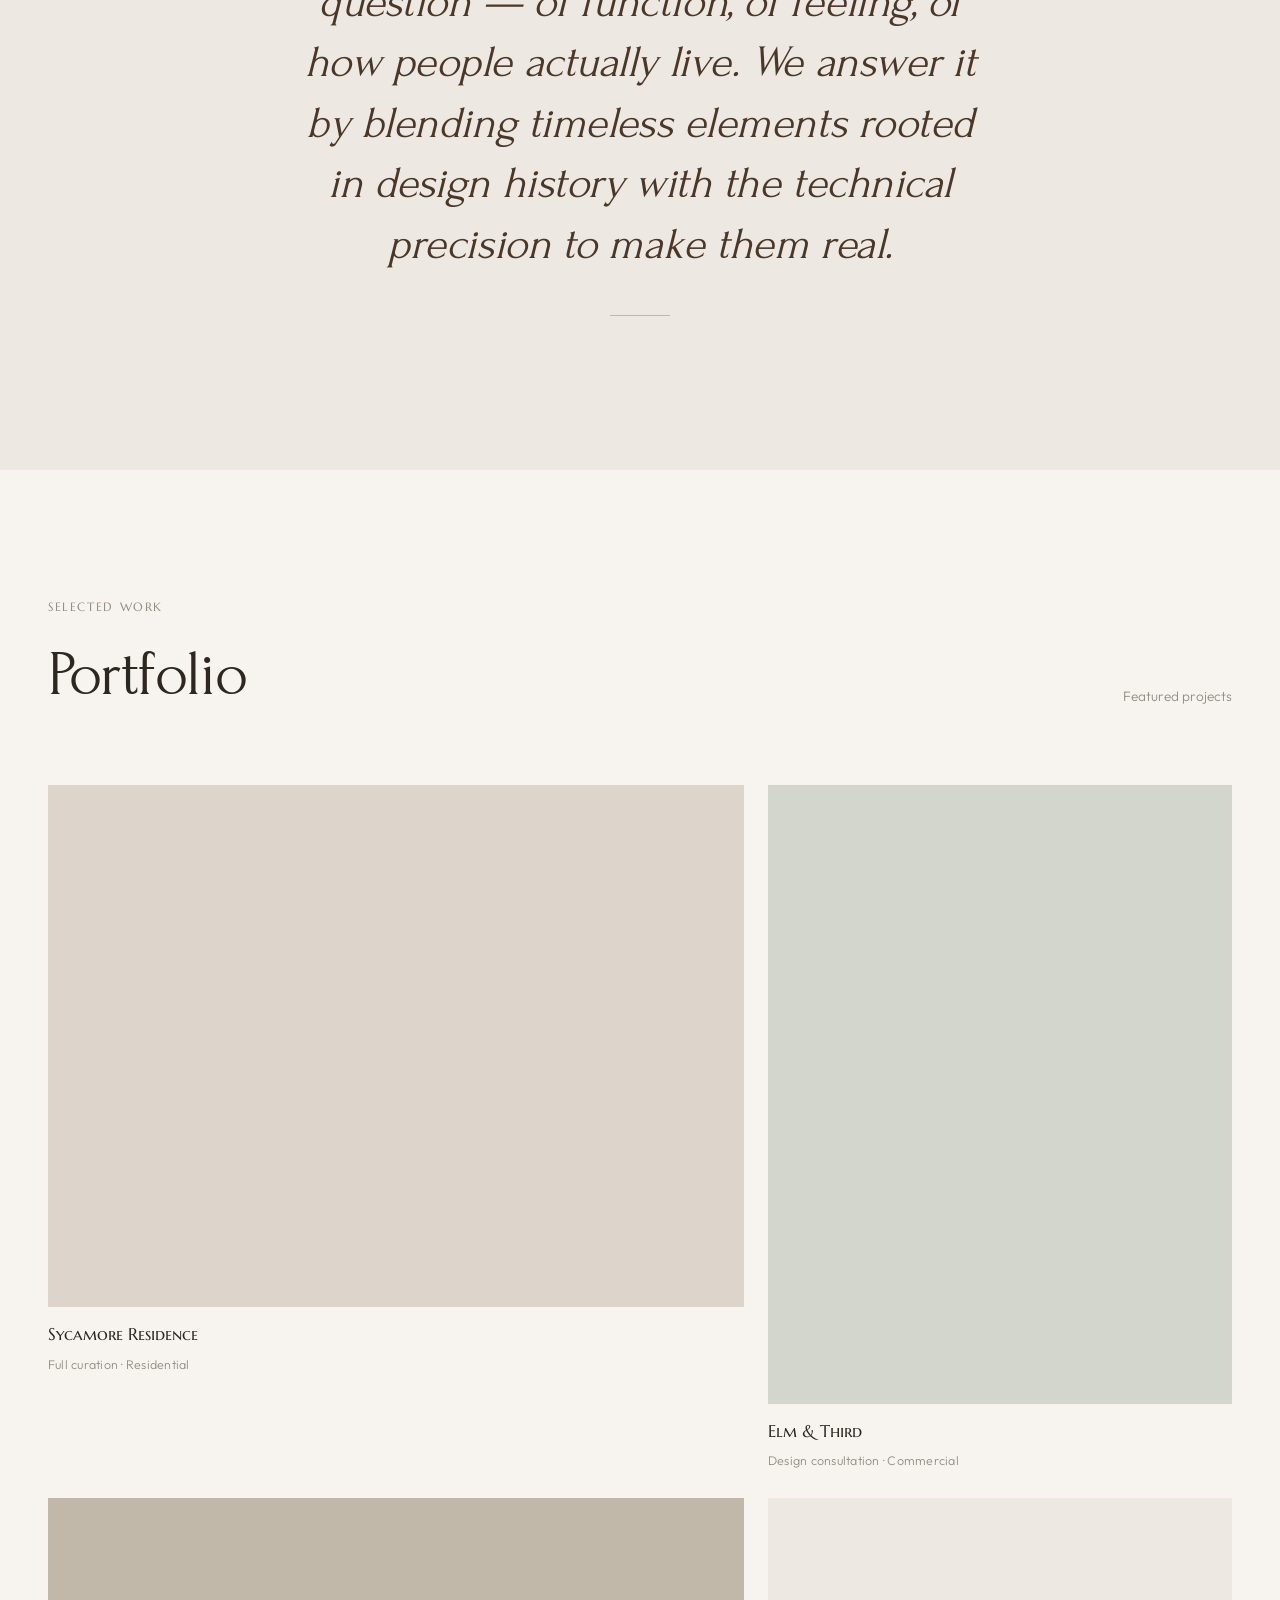
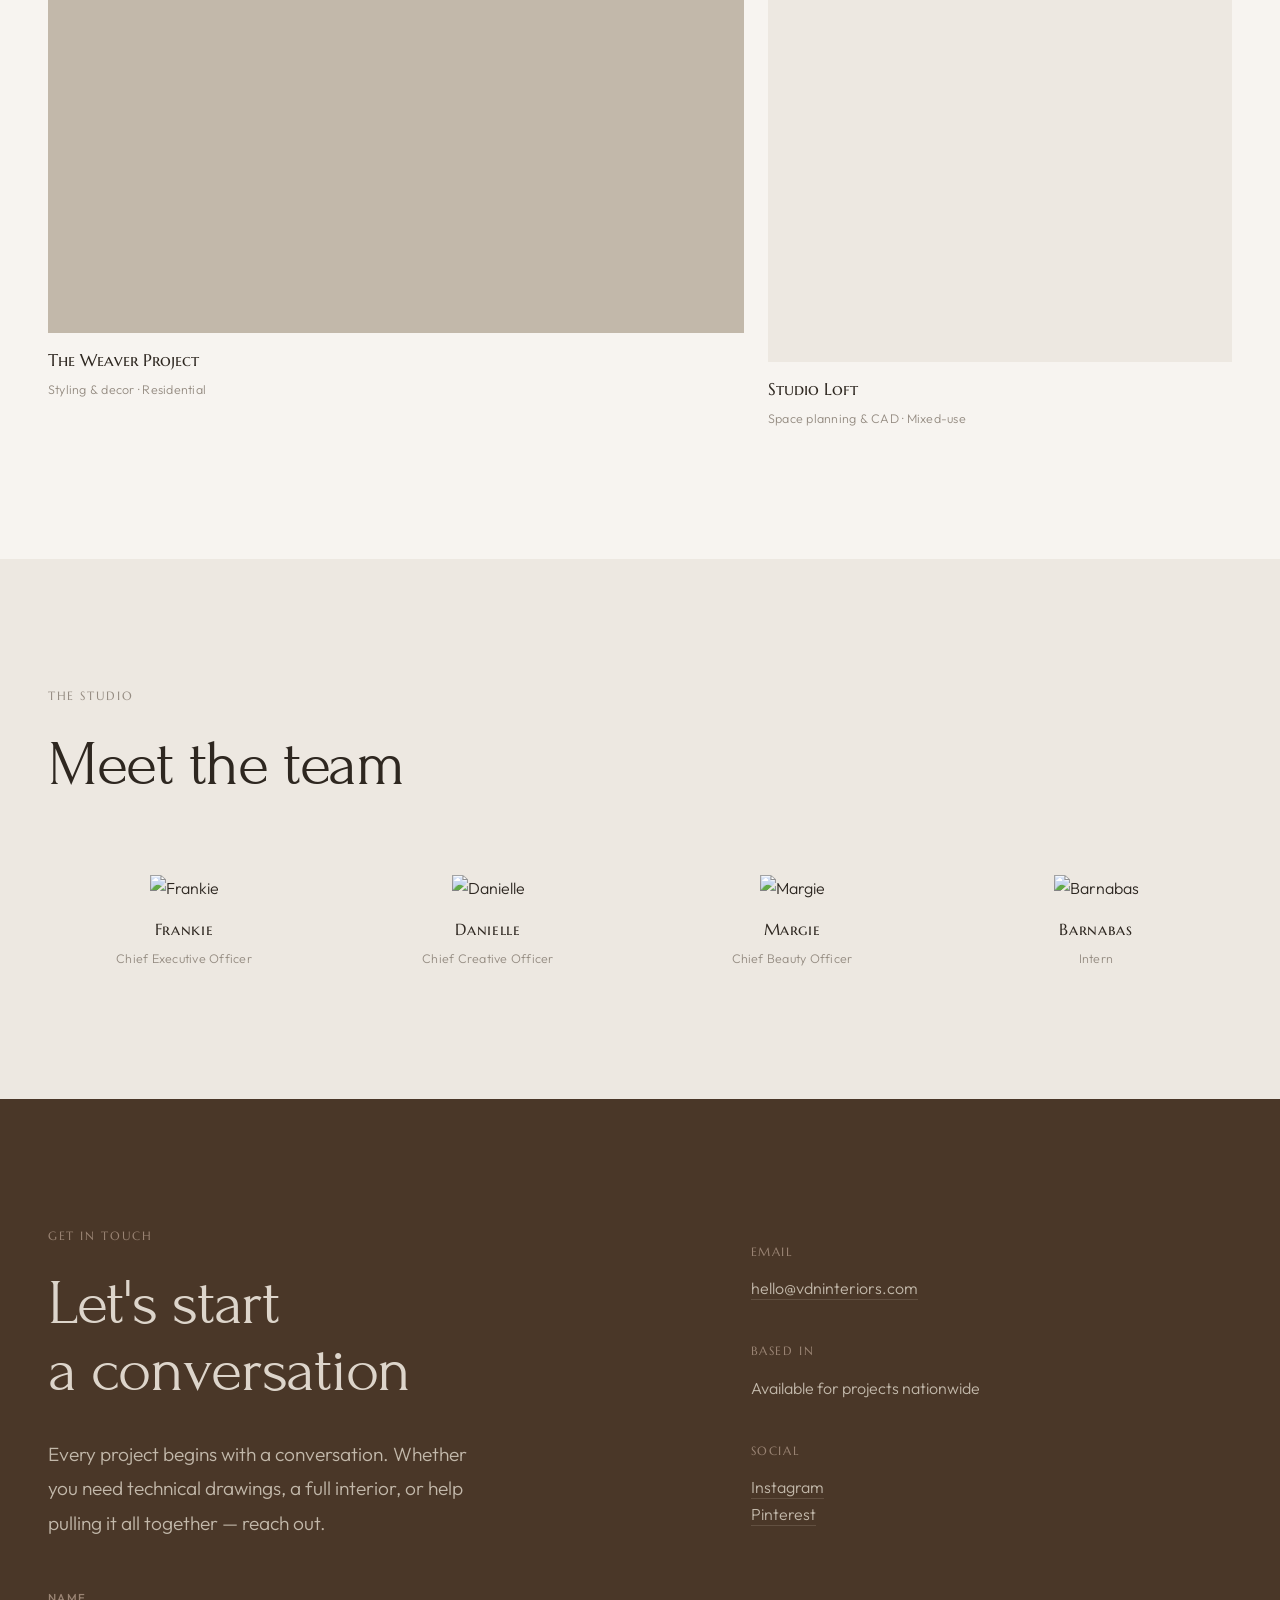
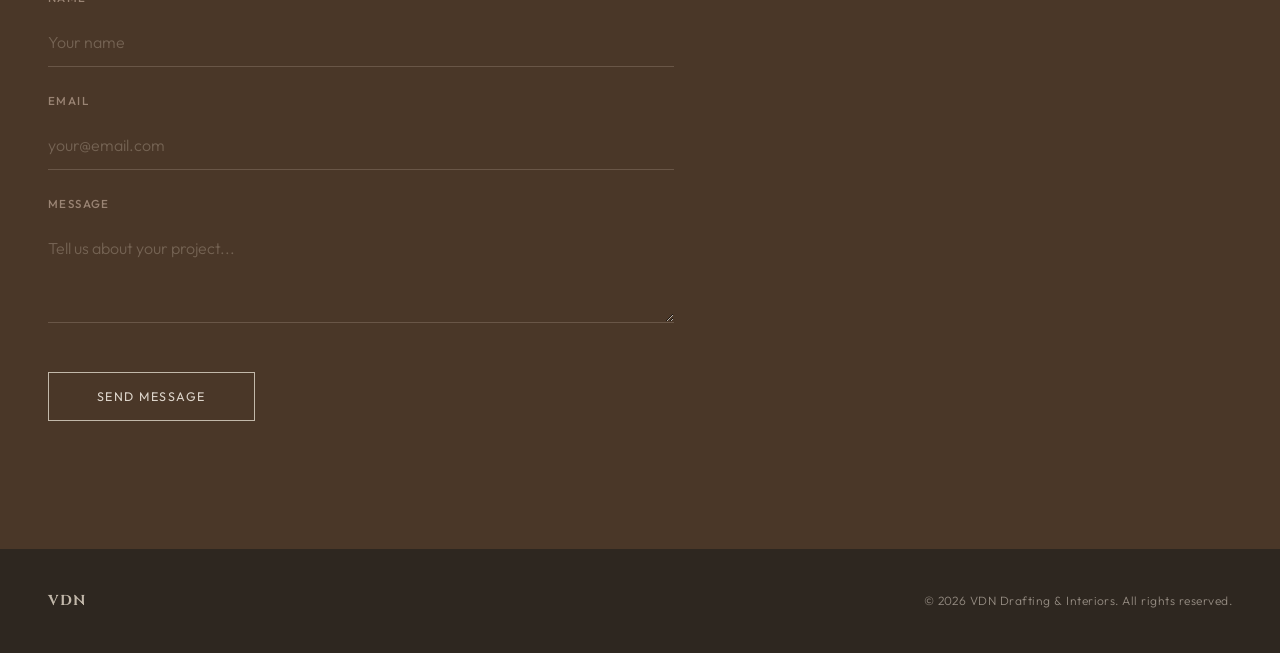
==== commit 29b4fb05: "update" ====
--- a/index.html
+++ b/index.html
@@ -840,9 +840,9 @@
 
     .reveal {
       opacity: 0;
-      transform: translateY(30px);
-      transition: opacity 0.8s cubic-bezier(0.25, 0.1, 0.25, 1),
-                  transform 0.8s cubic-bezier(0.25, 0.1, 0.25, 1);
+      transform: translateY(20px);
+      transition: opacity 0.5s cubic-bezier(0.25, 0.1, 0.25, 1),
+                  transform 0.5s cubic-bezier(0.25, 0.1, 0.25, 1);
     }
 
     .reveal.visible {
@@ -850,11 +850,11 @@
       transform: translateY(0);
     }
 
-    .reveal-delay-1 { transition-delay: 0.1s; }
-    .reveal-delay-2 { transition-delay: 0.2s; }
-    .reveal-delay-3 { transition-delay: 0.3s; }
-    .reveal-delay-4 { transition-delay: 0.4s; }
-    .reveal-delay-5 { transition-delay: 0.5s; }
+    .reveal-delay-1 { transition-delay: 0.06s; }
+    .reveal-delay-2 { transition-delay: 0.12s; }
+    .reveal-delay-3 { transition-delay: 0.18s; }
+    .reveal-delay-4 { transition-delay: 0.24s; }
+    .reveal-delay-5 { transition-delay: 0.3s; }
 
     /* ============================================
        RESPONSIVE — Scale conviction at every size
@@ -1046,7 +1046,7 @@
       <h1 class="display-xl hero-title reveal">VDN</h1>
       <p class="hero-tagline reveal reveal-delay-1">Drafting &amp; Interiors</p>
       <p class="hero-subtitle reveal reveal-delay-2">
-        Technical precision. Curated interiors.<br>
+        Not designers — problem solvers.<br>
         Every line intentional, every space considered.
       </p>
     </div>
@@ -1063,12 +1063,12 @@
       </div>
       <div class="about-text">
         <span class="label reveal">About</span>
-        <h2 class="display-md reveal reveal-delay-1">An eye for<br>what belongs</h2>
+        <h2 class="display-md reveal reveal-delay-1">Problem solvers,<br>not decorators</h2>
         <p class="body-lg reveal reveal-delay-2">
-          VDN is a drafting and interiors practice built on the belief that great spaces start with precise lines and end with curated details. Every element earns its place. Every decision is intentional.
+          VDN is a drafting and interiors practice that treats every project as a problem to solve — not a surface to style. We start with precise lines and end with curated details, but the through-line is always the same: understand the challenge, then answer it with intention.
         </p>
         <p class="body-lg reveal reveal-delay-3">
-          With deep technical fluency in CAD and drafting and a sharp eye for design, VDN bridges the gap between what's drawn and what's lived in — from technical documentation through material selection, curation, and styling.
+          Rooted in design history and built on deep technical fluency, VDN bridges the gap between what's drawn and what's lived in. We don't chase trends — we draw from timeless principles to create spaces that hold up, hold meaning, and hold together.
         </p>
       </div>
     </div>
@@ -1119,7 +1119,7 @@
     <div class="philosophy-inner">
       <span class="label reveal">Philosophy</span>
       <blockquote class="reveal reveal-delay-1">
-        Great design is intentional movement — every line drawn with structure, every choice made with intelligence. A space should feel like it arrived on purpose.
+        We see ourselves as problem solvers, not designers. Every space presents a question — of function, of feeling, of how people actually live. We answer it by blending timeless elements rooted in design history with the technical precision to make them real.
       </blockquote>
       <hr class="philosophy-rule reveal reveal-delay-2">
     </div>
@@ -1265,8 +1265,8 @@
         }
       });
     }, {
-      threshold: 0.1,
-      rootMargin: '0px 0px -40px 0px'
+      threshold: 0.05,
+      rootMargin: '0px 0px -10px 0px'
     });
 
     document.querySelectorAll('.reveal').forEach(el => observer.observe(el));
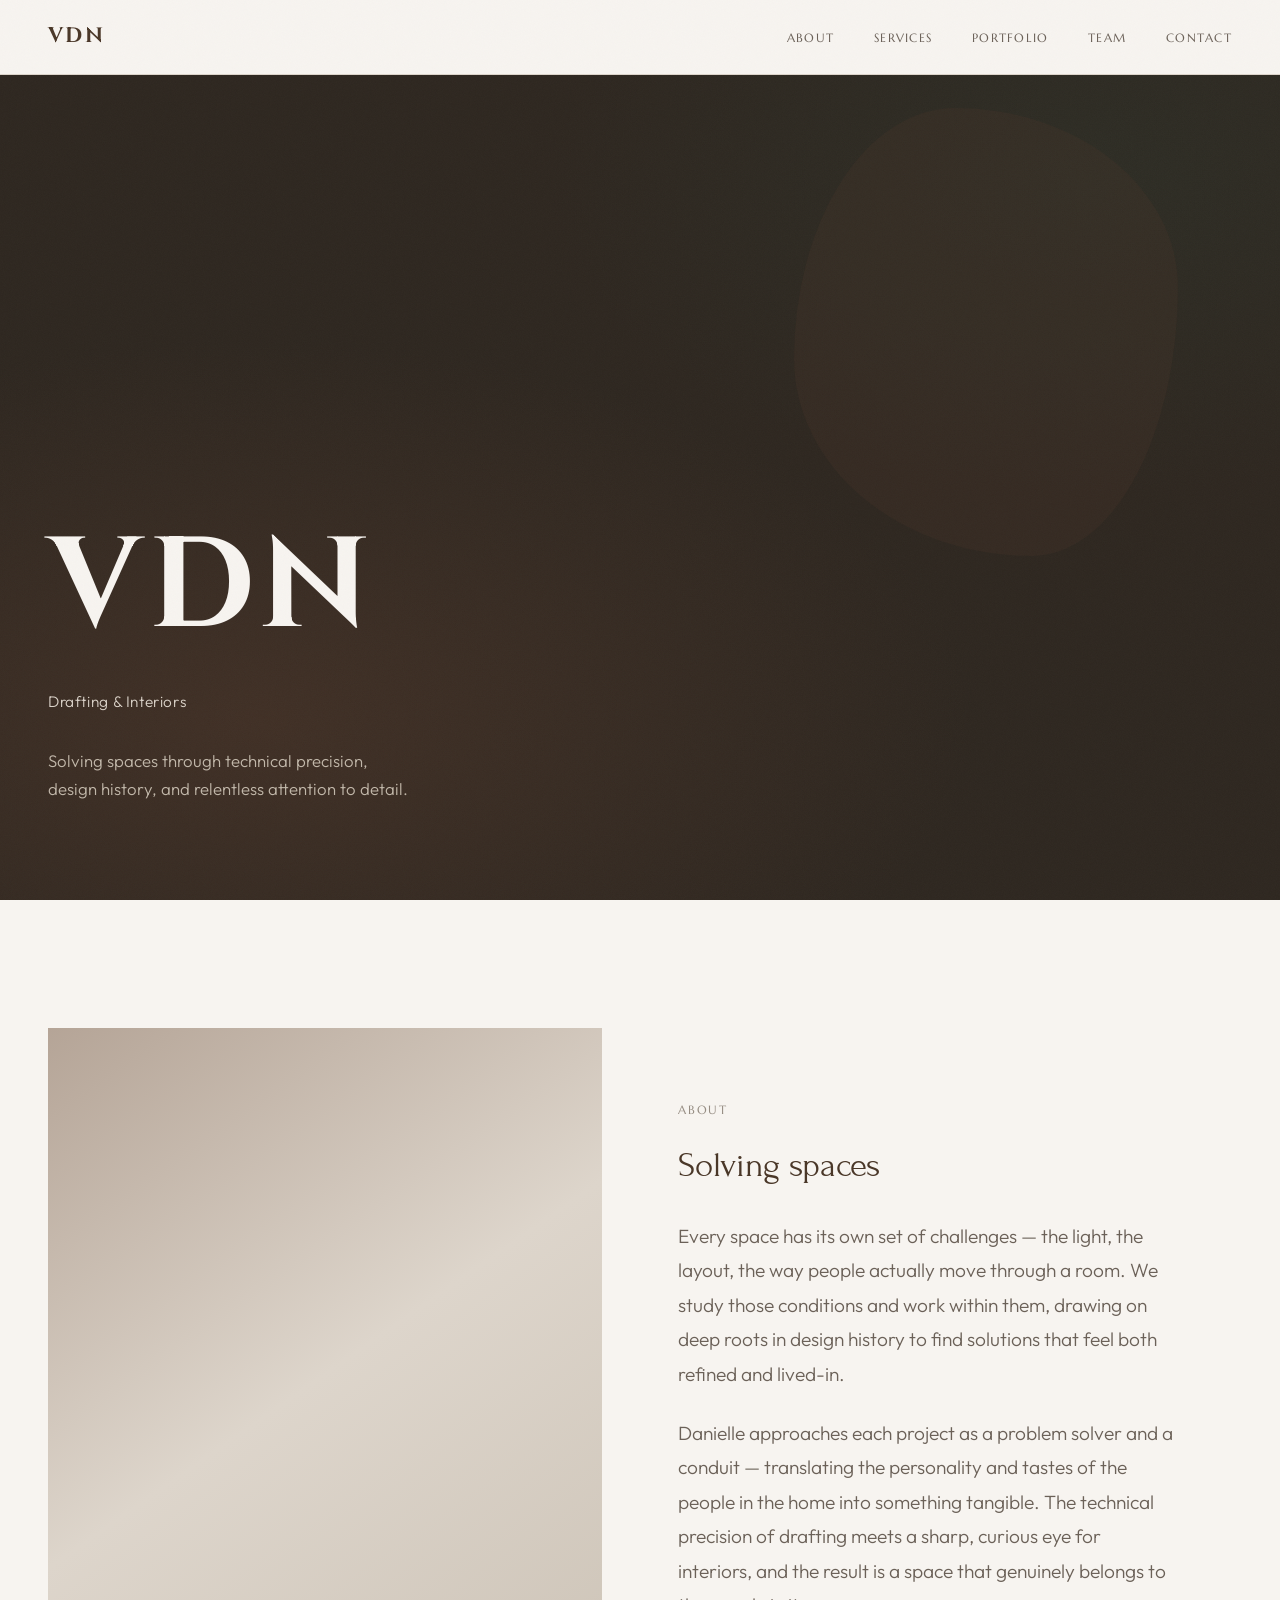
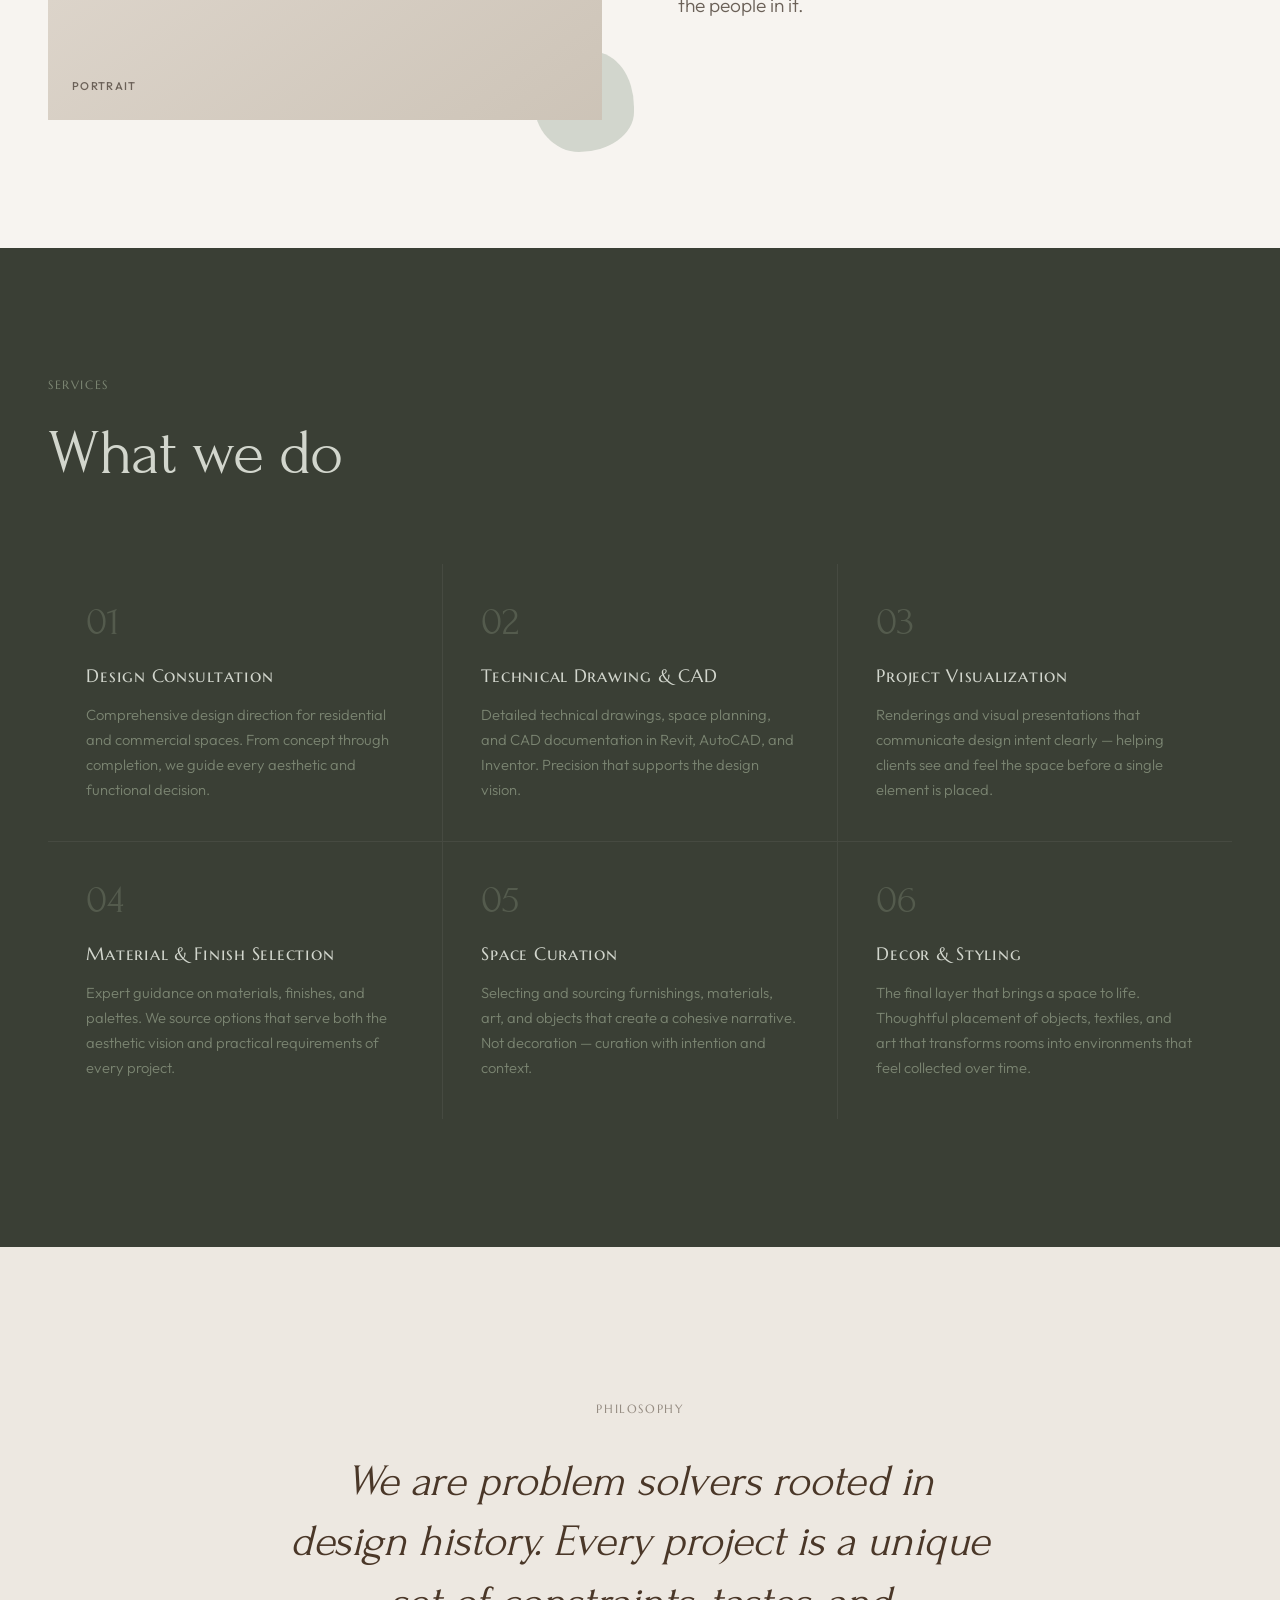
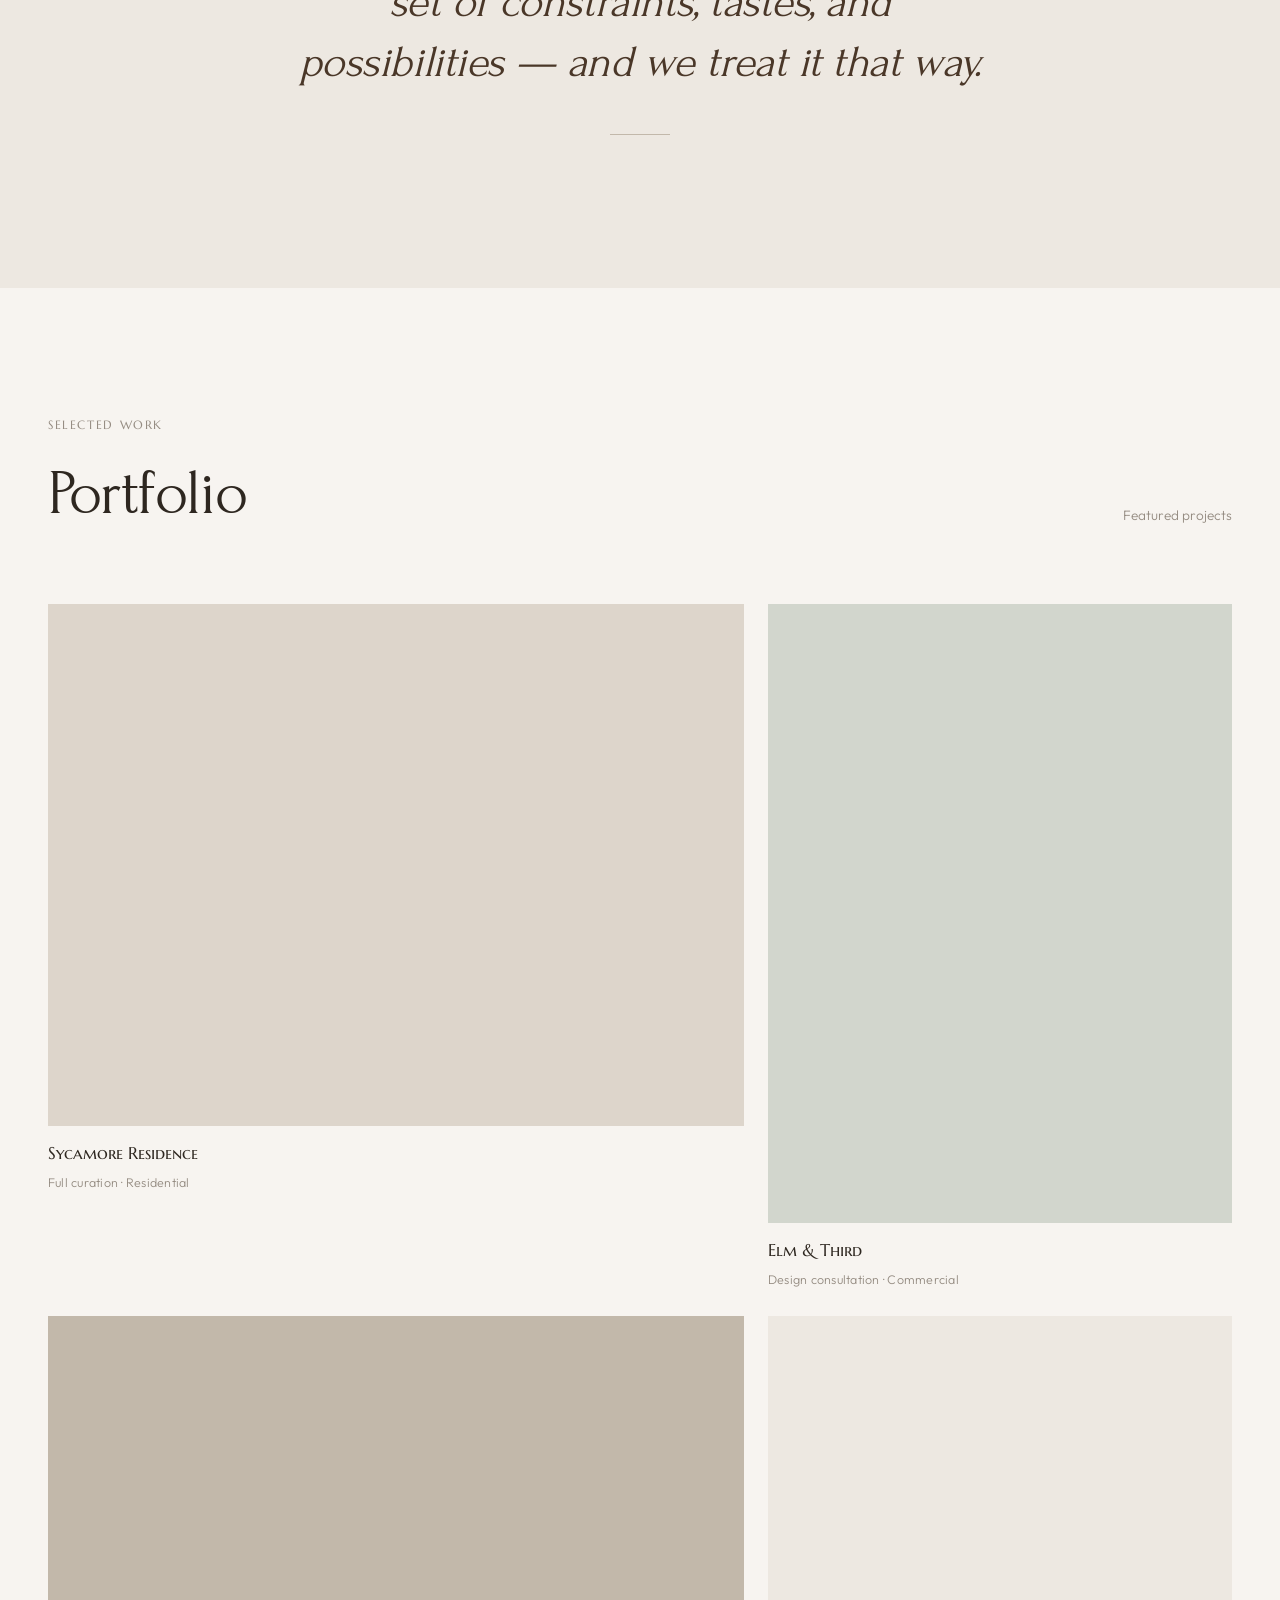
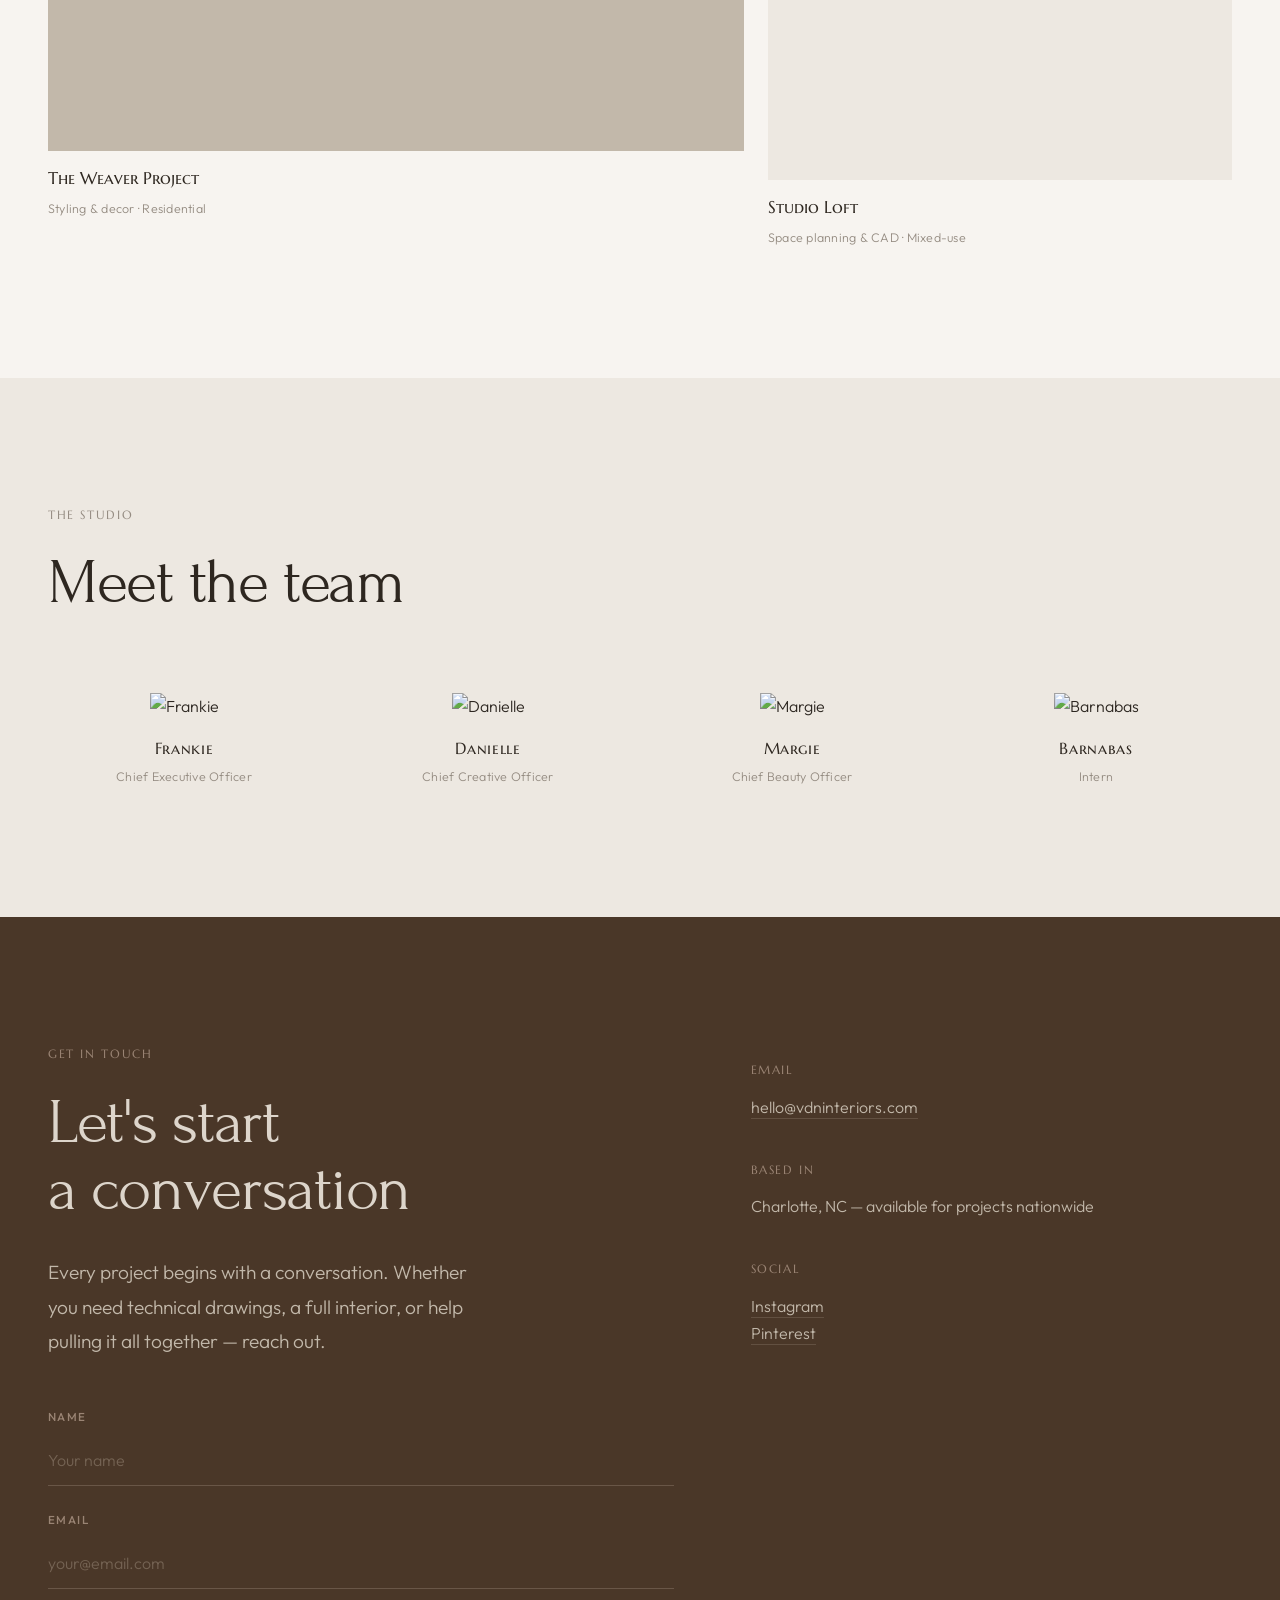
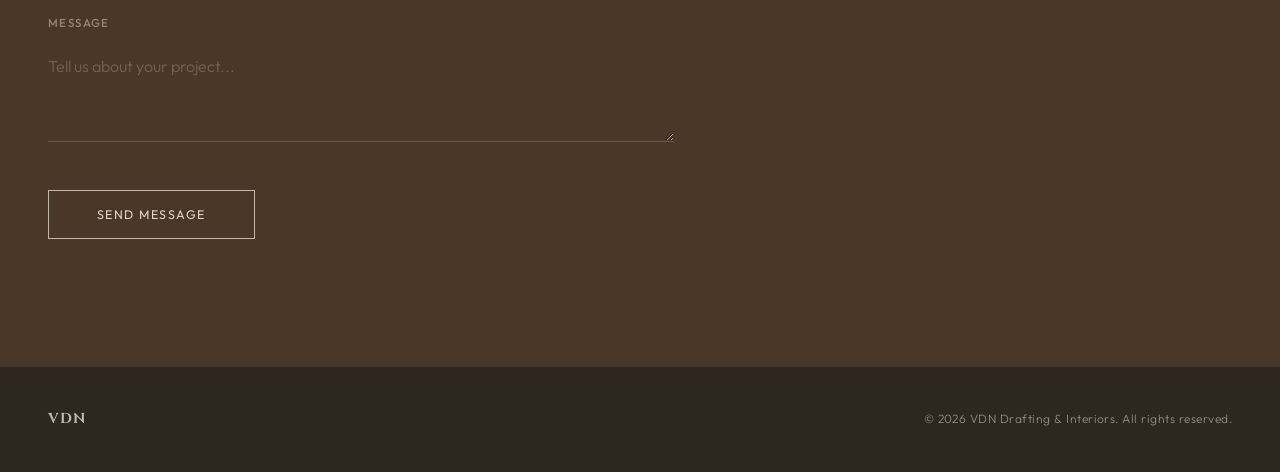
==== commit 80a8c375: "update" ====
--- a/index.html
+++ b/index.html
@@ -1046,8 +1046,8 @@
       <h1 class="display-xl hero-title reveal">VDN</h1>
       <p class="hero-tagline reveal reveal-delay-1">Drafting &amp; Interiors</p>
       <p class="hero-subtitle reveal reveal-delay-2">
-        Not designers — problem solvers.<br>
-        Every line intentional, every space considered.
+        Solving spaces through technical precision,<br>
+        design history, and relentless attention to detail.
       </p>
     </div>
   </section>
@@ -1063,12 +1063,12 @@
       </div>
       <div class="about-text">
         <span class="label reveal">About</span>
-        <h2 class="display-md reveal reveal-delay-1">Problem solvers,<br>not decorators</h2>
+        <h2 class="display-md reveal reveal-delay-1">Solving spaces</h2>
         <p class="body-lg reveal reveal-delay-2">
-          VDN is a drafting and interiors practice that treats every project as a problem to solve — not a surface to style. We start with precise lines and end with curated details, but the through-line is always the same: understand the challenge, then answer it with intention.
+          Every space has its own set of challenges — the light, the layout, the way people actually move through a room. We study those conditions and work within them, drawing on deep roots in design history to find solutions that feel both refined and lived-in.
         </p>
         <p class="body-lg reveal reveal-delay-3">
-          Rooted in design history and built on deep technical fluency, VDN bridges the gap between what's drawn and what's lived in. We don't chase trends — we draw from timeless principles to create spaces that hold up, hold meaning, and hold together.
+          Danielle approaches each project as a problem solver and a conduit — translating the personality and tastes of the people in the home into something tangible. The technical precision of drafting meets a sharp, curious eye for interiors, and the result is a space that genuinely belongs to the people in it.
         </p>
       </div>
     </div>
@@ -1119,7 +1119,7 @@
     <div class="philosophy-inner">
       <span class="label reveal">Philosophy</span>
       <blockquote class="reveal reveal-delay-1">
-        We see ourselves as problem solvers, not designers. Every space presents a question — of function, of feeling, of how people actually live. We answer it by blending timeless elements rooted in design history with the technical precision to make them real.
+        We are problem solvers rooted in design history. Every project is a unique set of constraints, tastes, and possibilities — and we treat it that way.
       </blockquote>
       <hr class="philosophy-rule reveal reveal-delay-2">
     </div>
@@ -1236,7 +1236,7 @@
         </div>
         <div class="contact-detail">
           <span class="label">Based In</span>
-          <p>Available for projects nationwide</p>
+          <p>Charlotte, NC — available for projects nationwide</p>
         </div>
         <div class="contact-detail">
           <span class="label">Social</span>
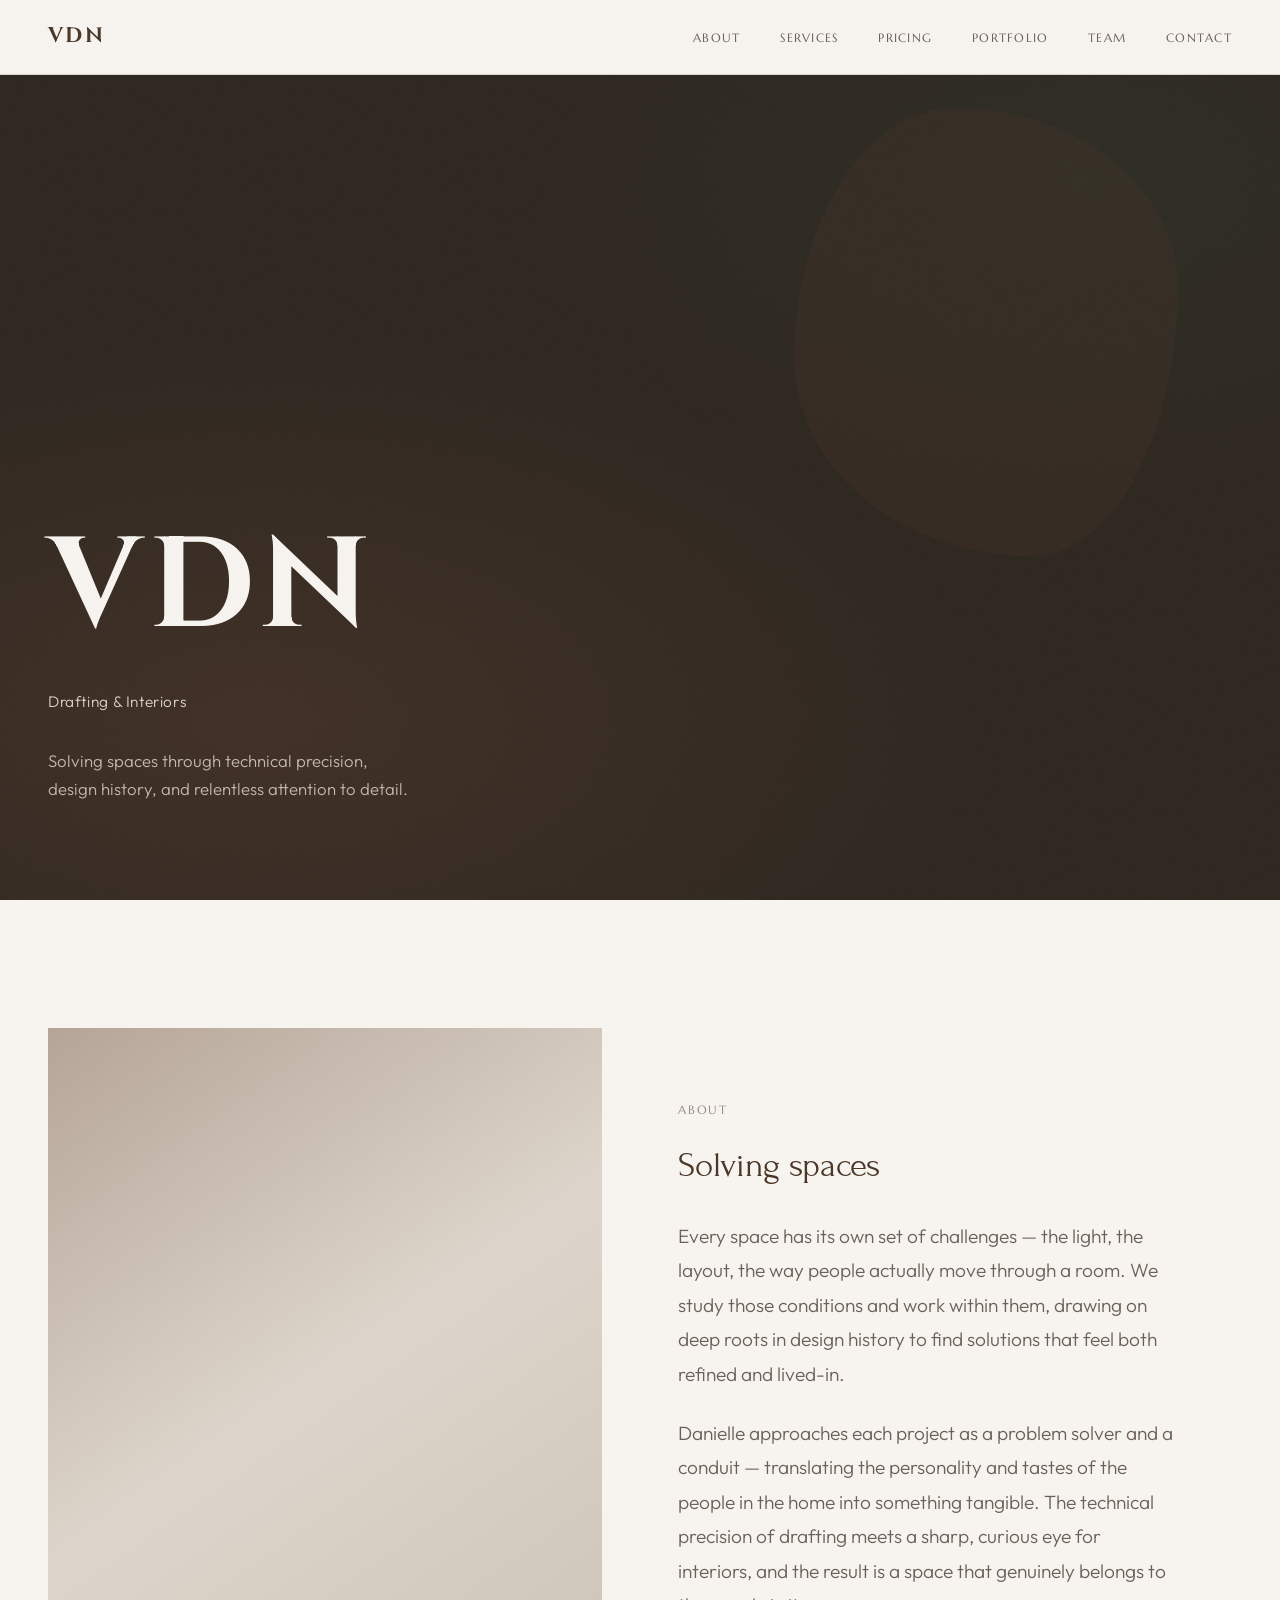
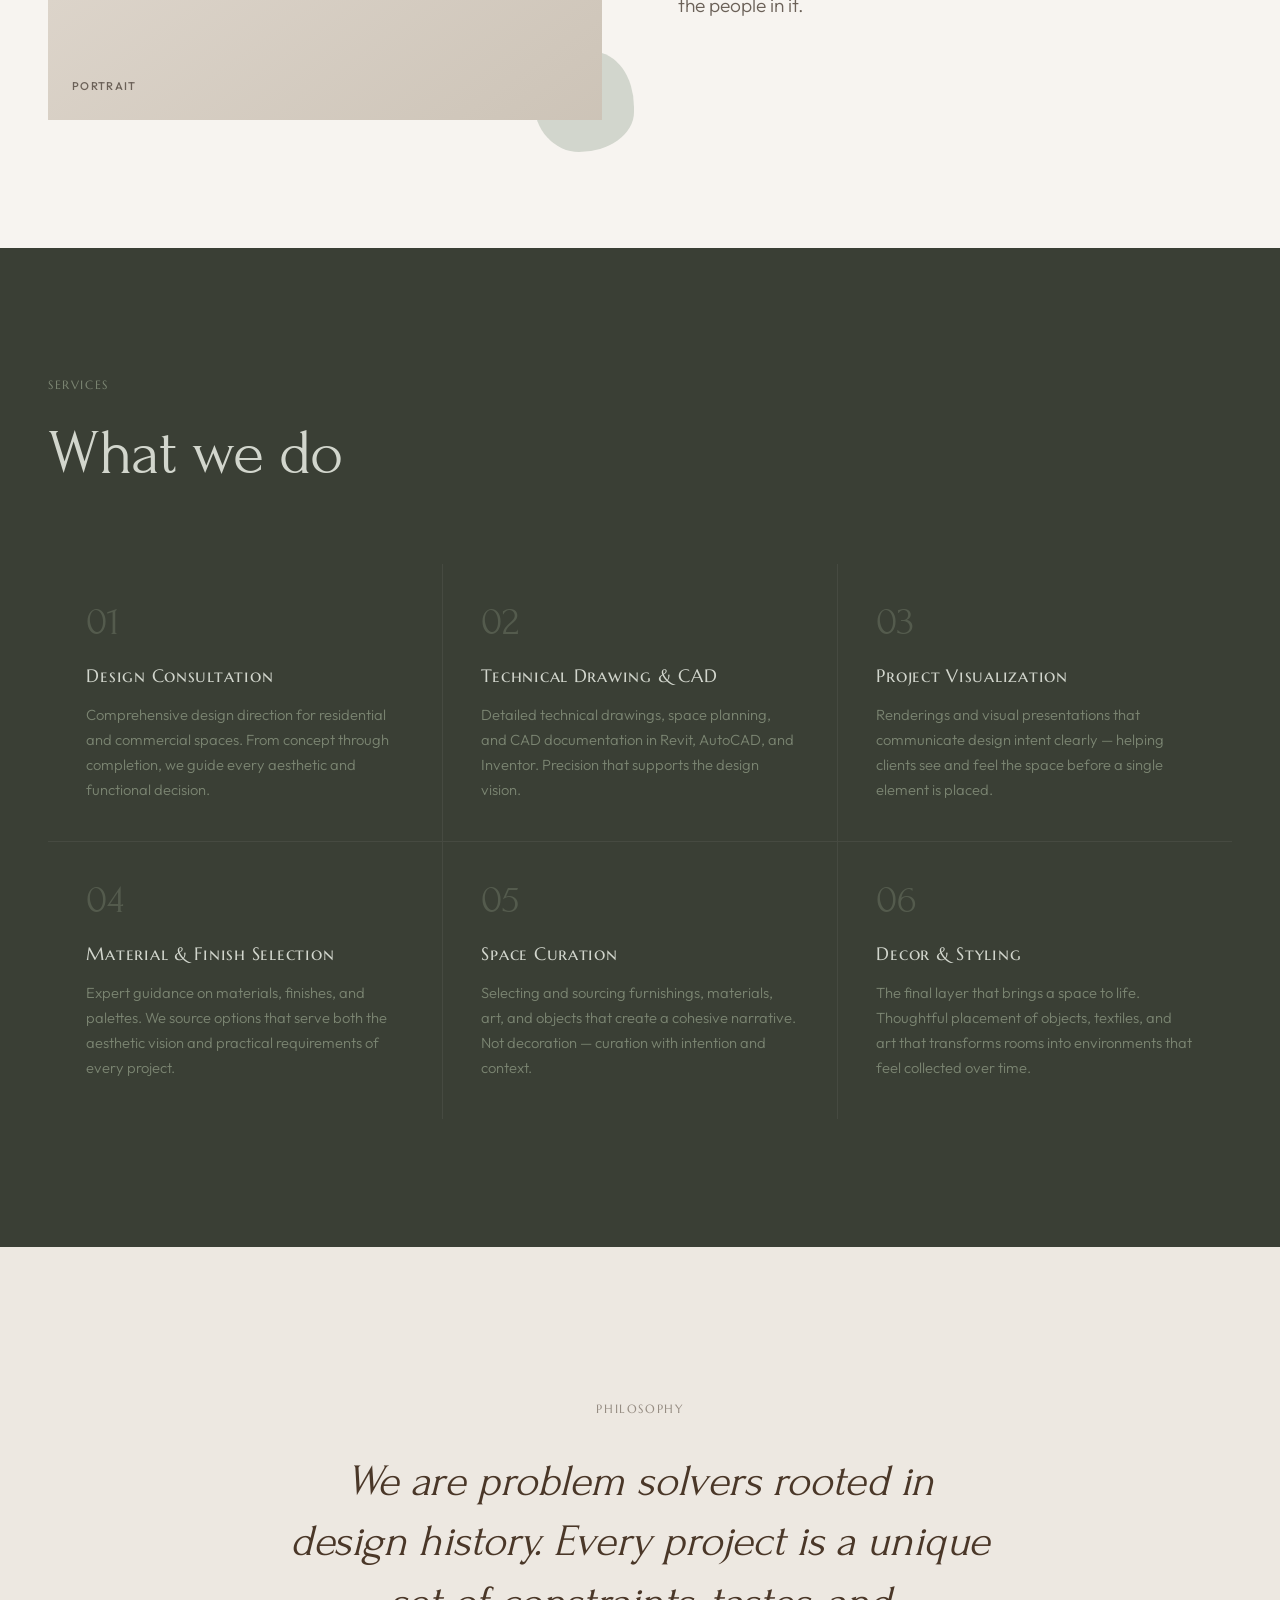
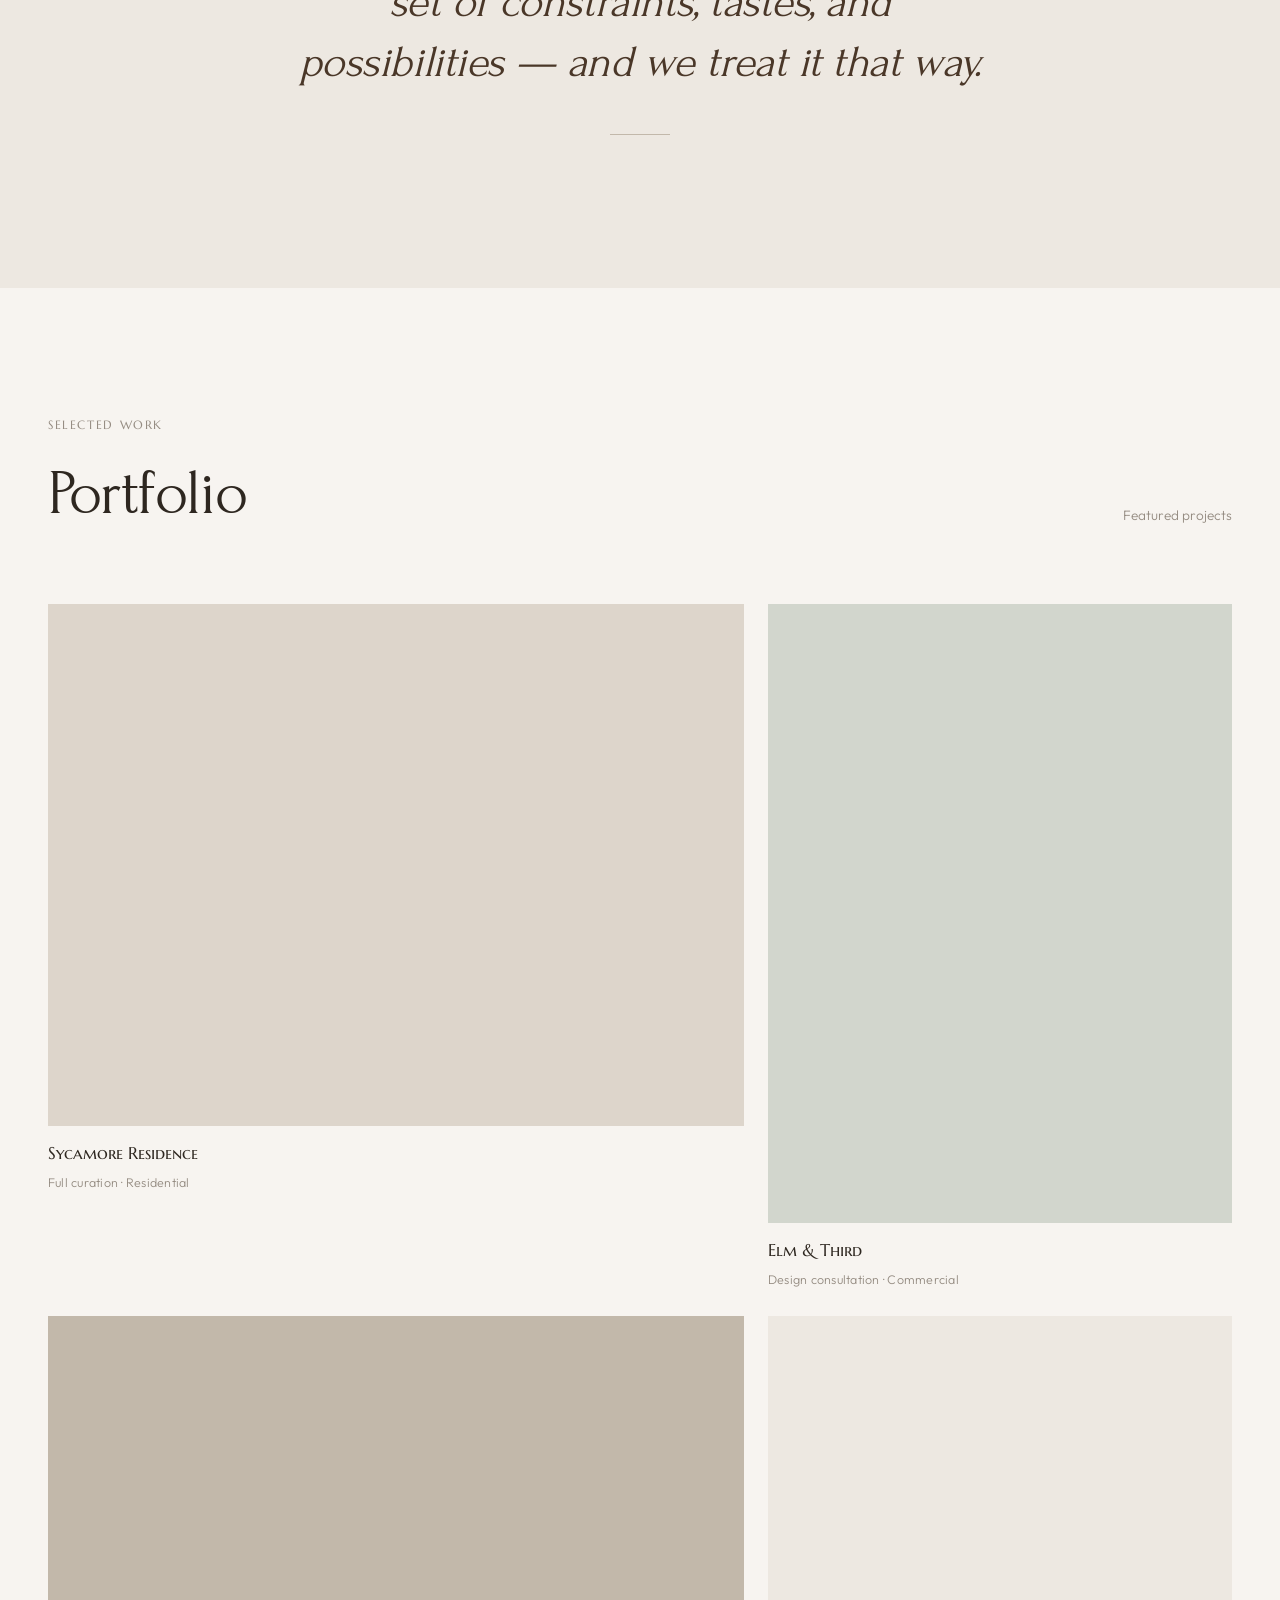
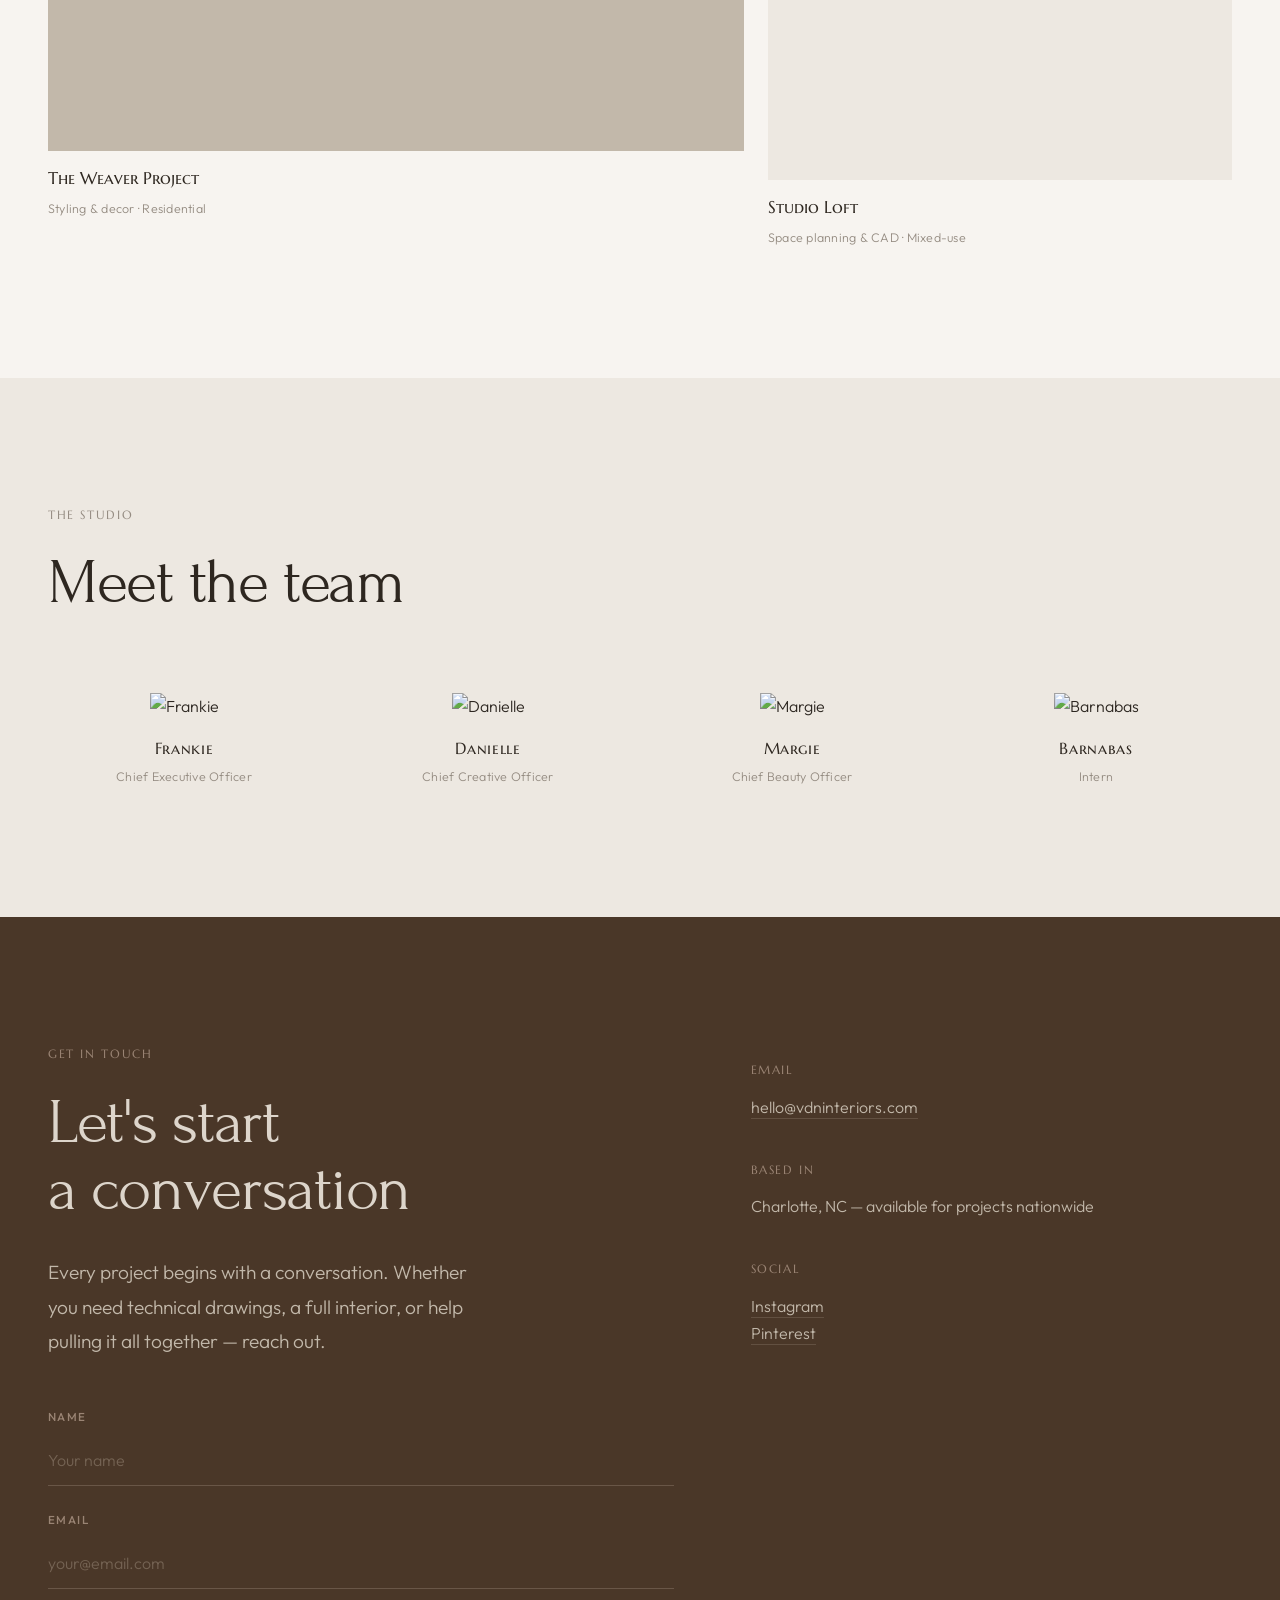
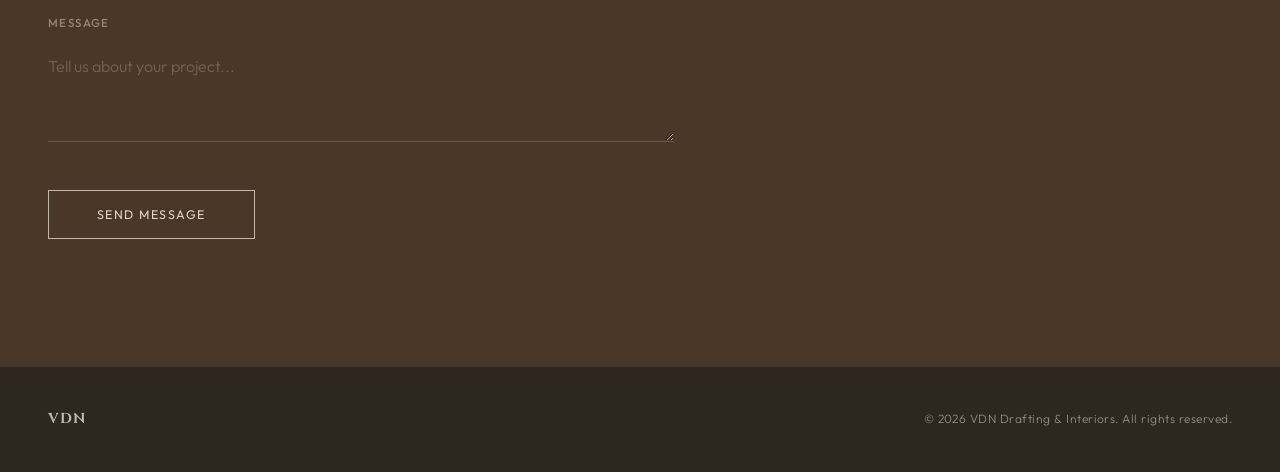
==== commit d1498737: "Add pricing page with full service rate card New standalone pricing.html matching existing design sy" ====
--- a/index.html
+++ b/index.html
@@ -1028,6 +1028,7 @@
     <ul class="nav-links" id="navLinks">
       <li><a href="#about">About</a></li>
       <li><a href="#services">Services</a></li>
+      <li><a href="pricing.html">Pricing</a></li>
       <li><a href="#portfolio">Portfolio</a></li>
       <li><a href="#team">Team</a></li>
       <li><a href="#contact">Contact</a></li>
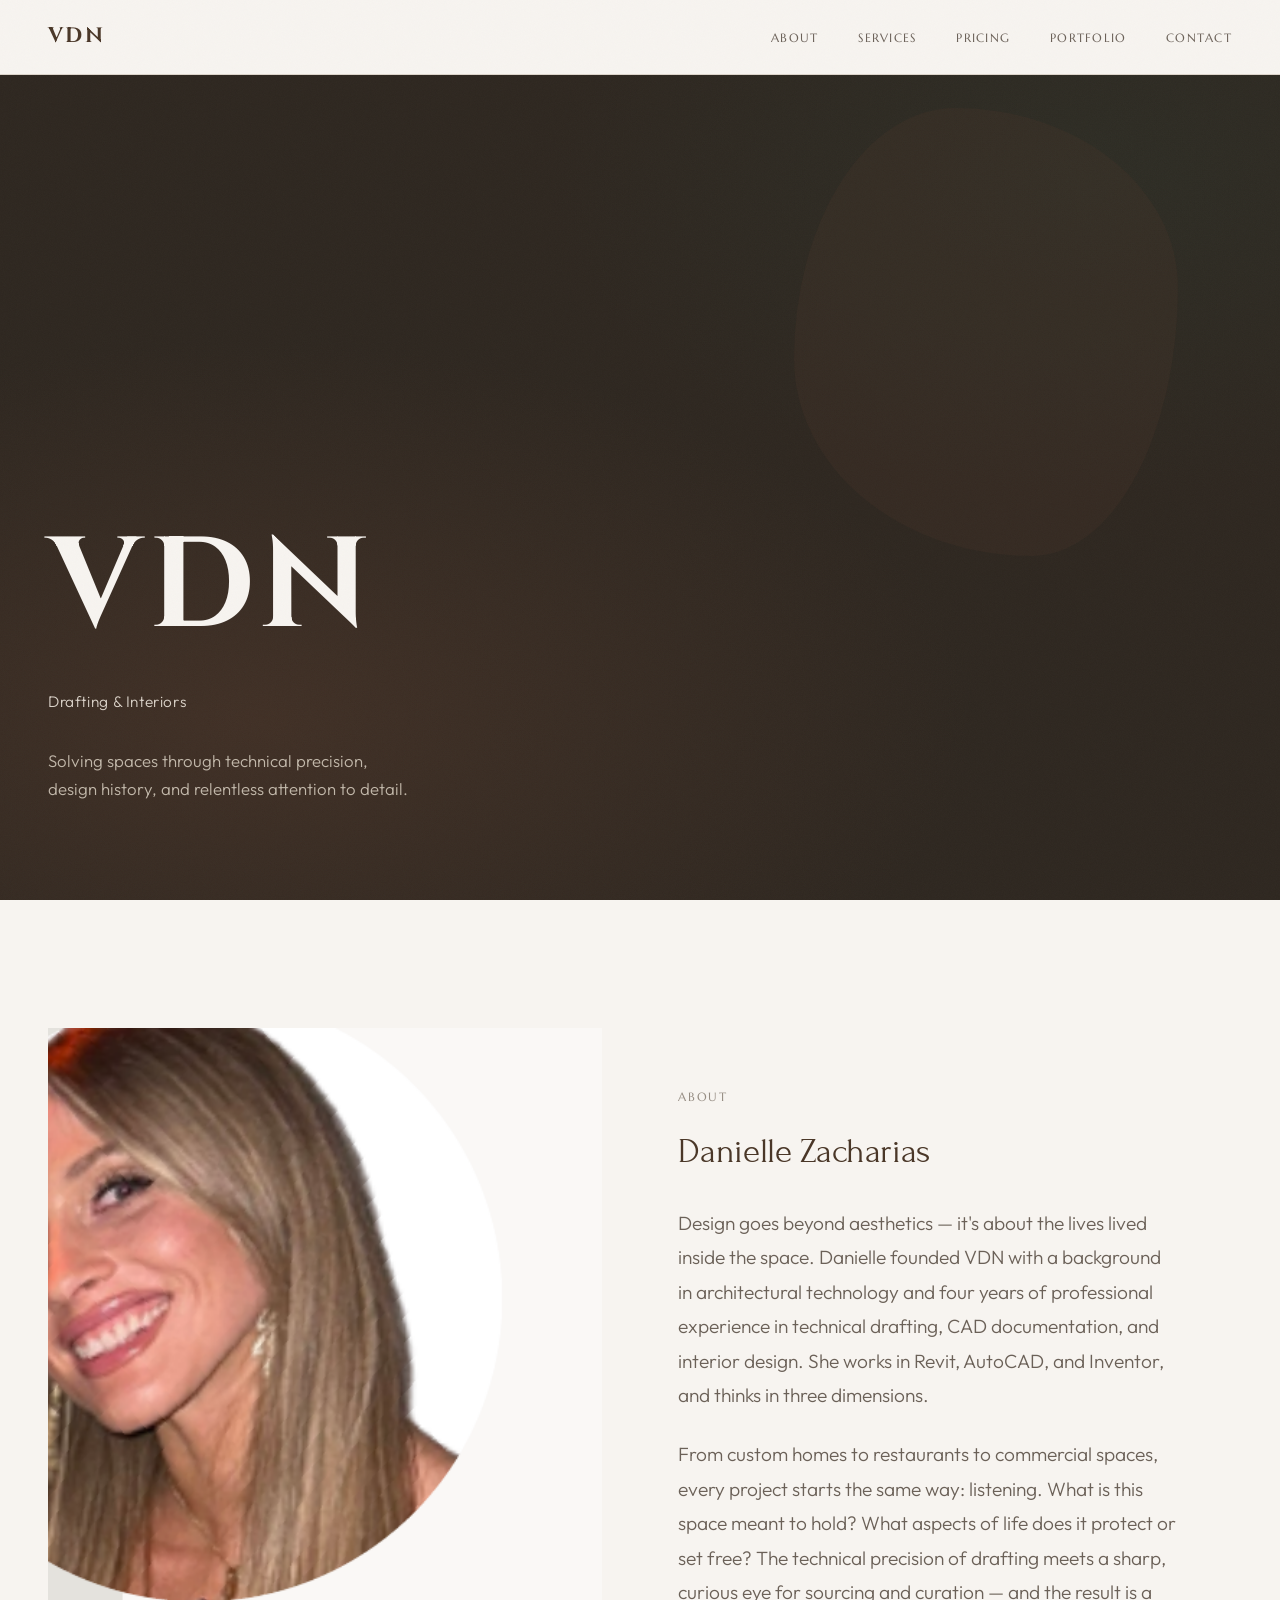
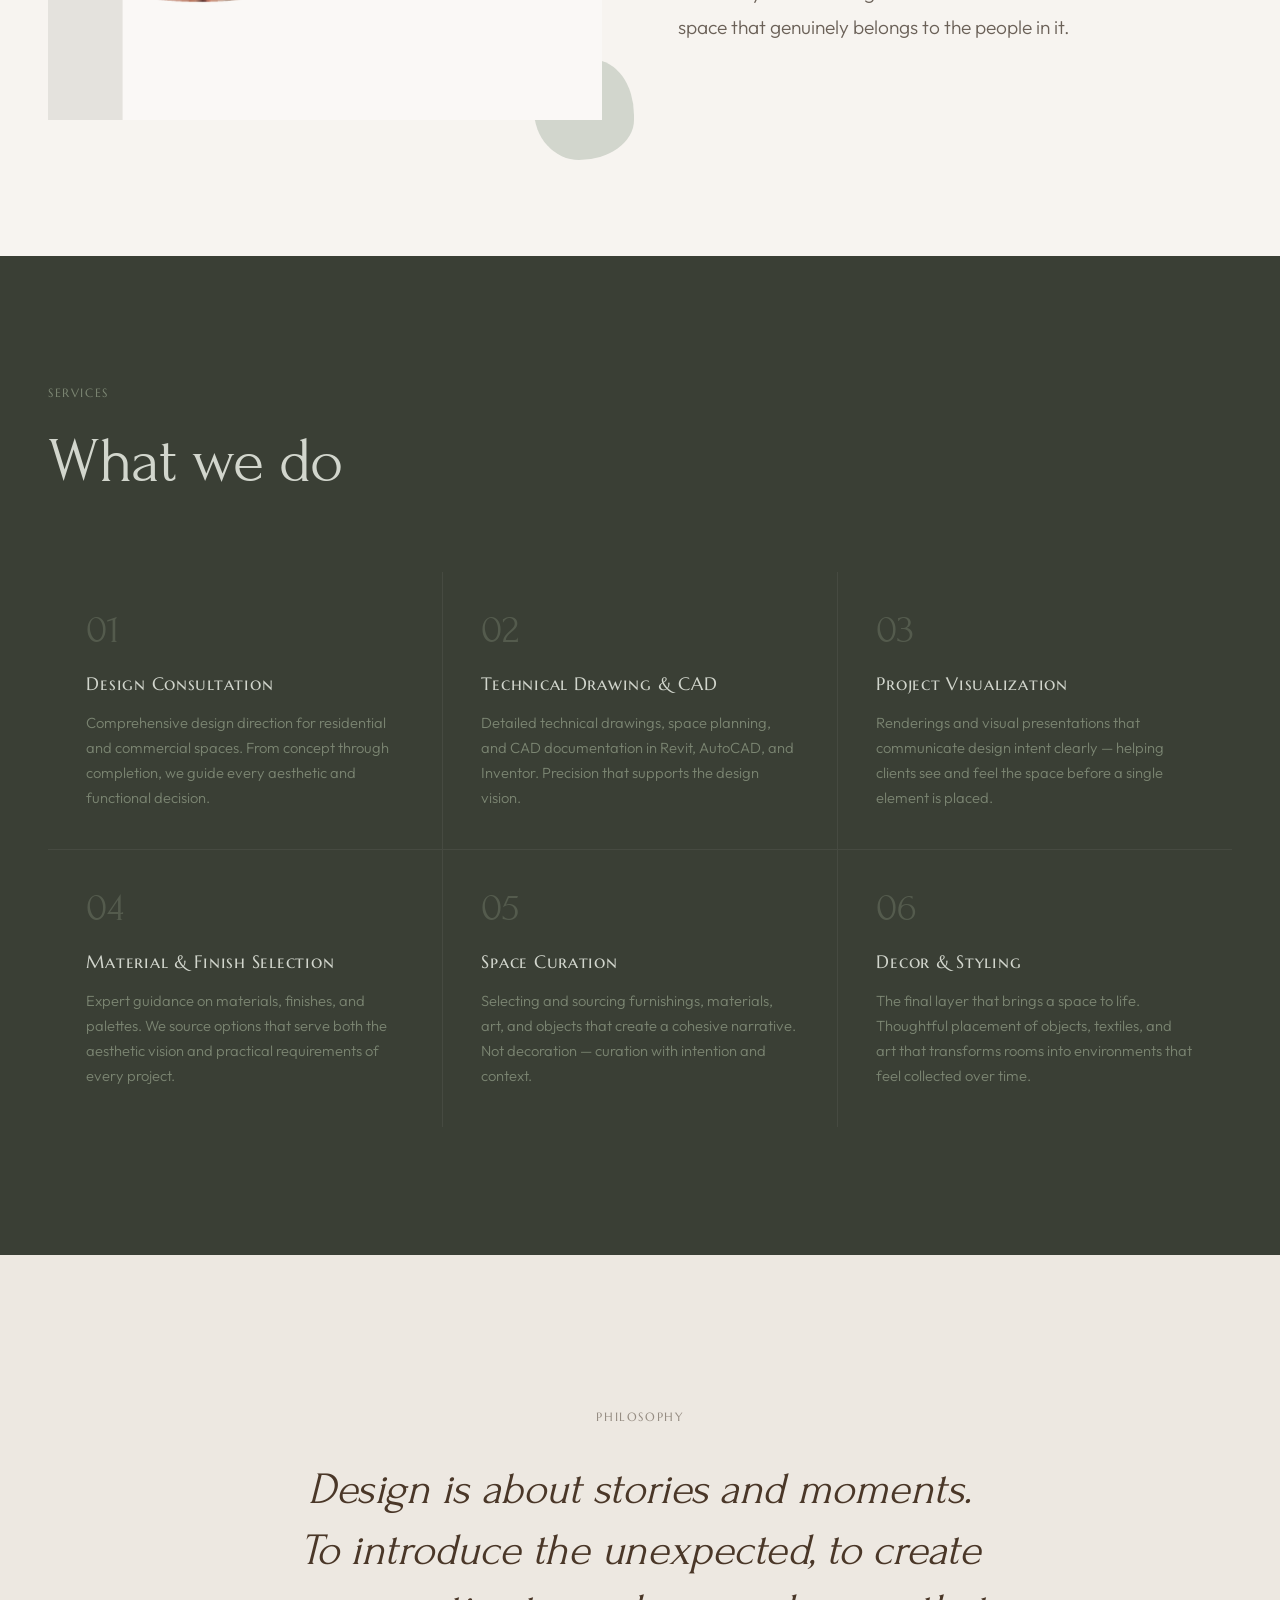
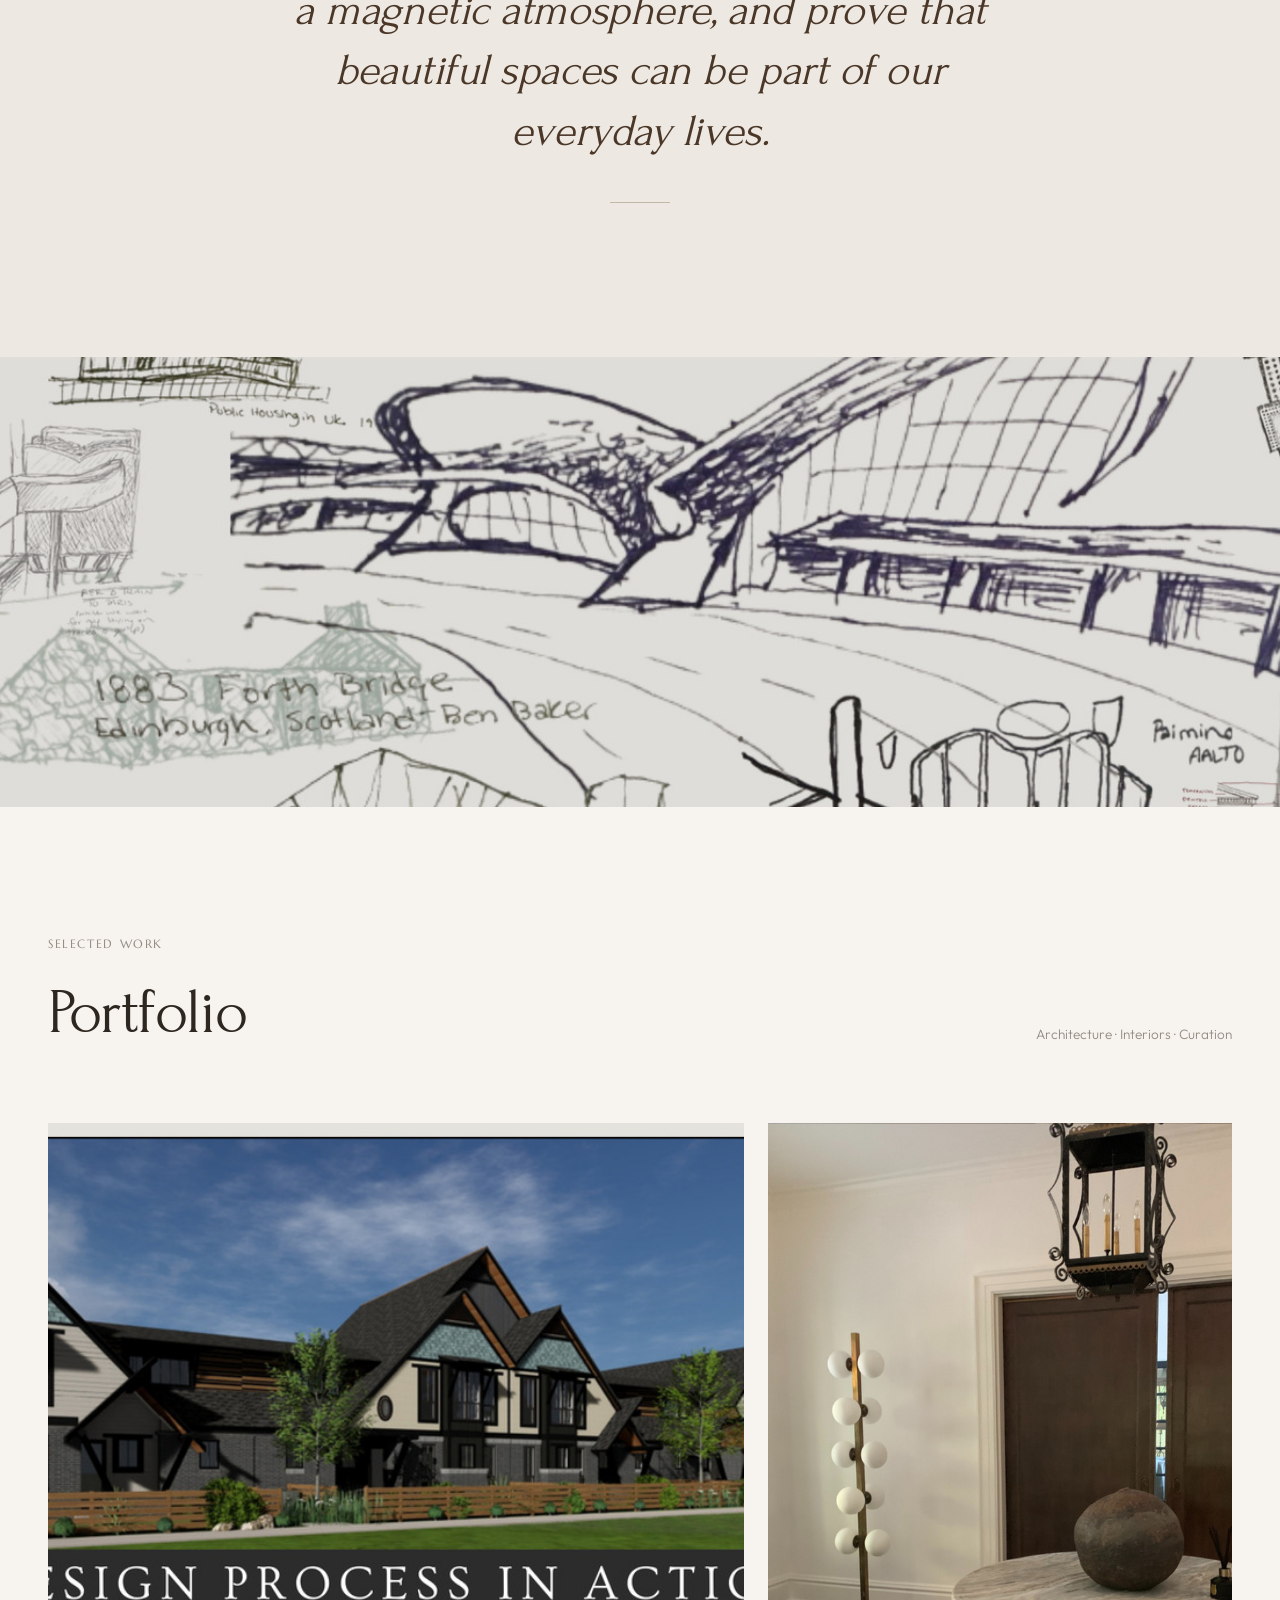
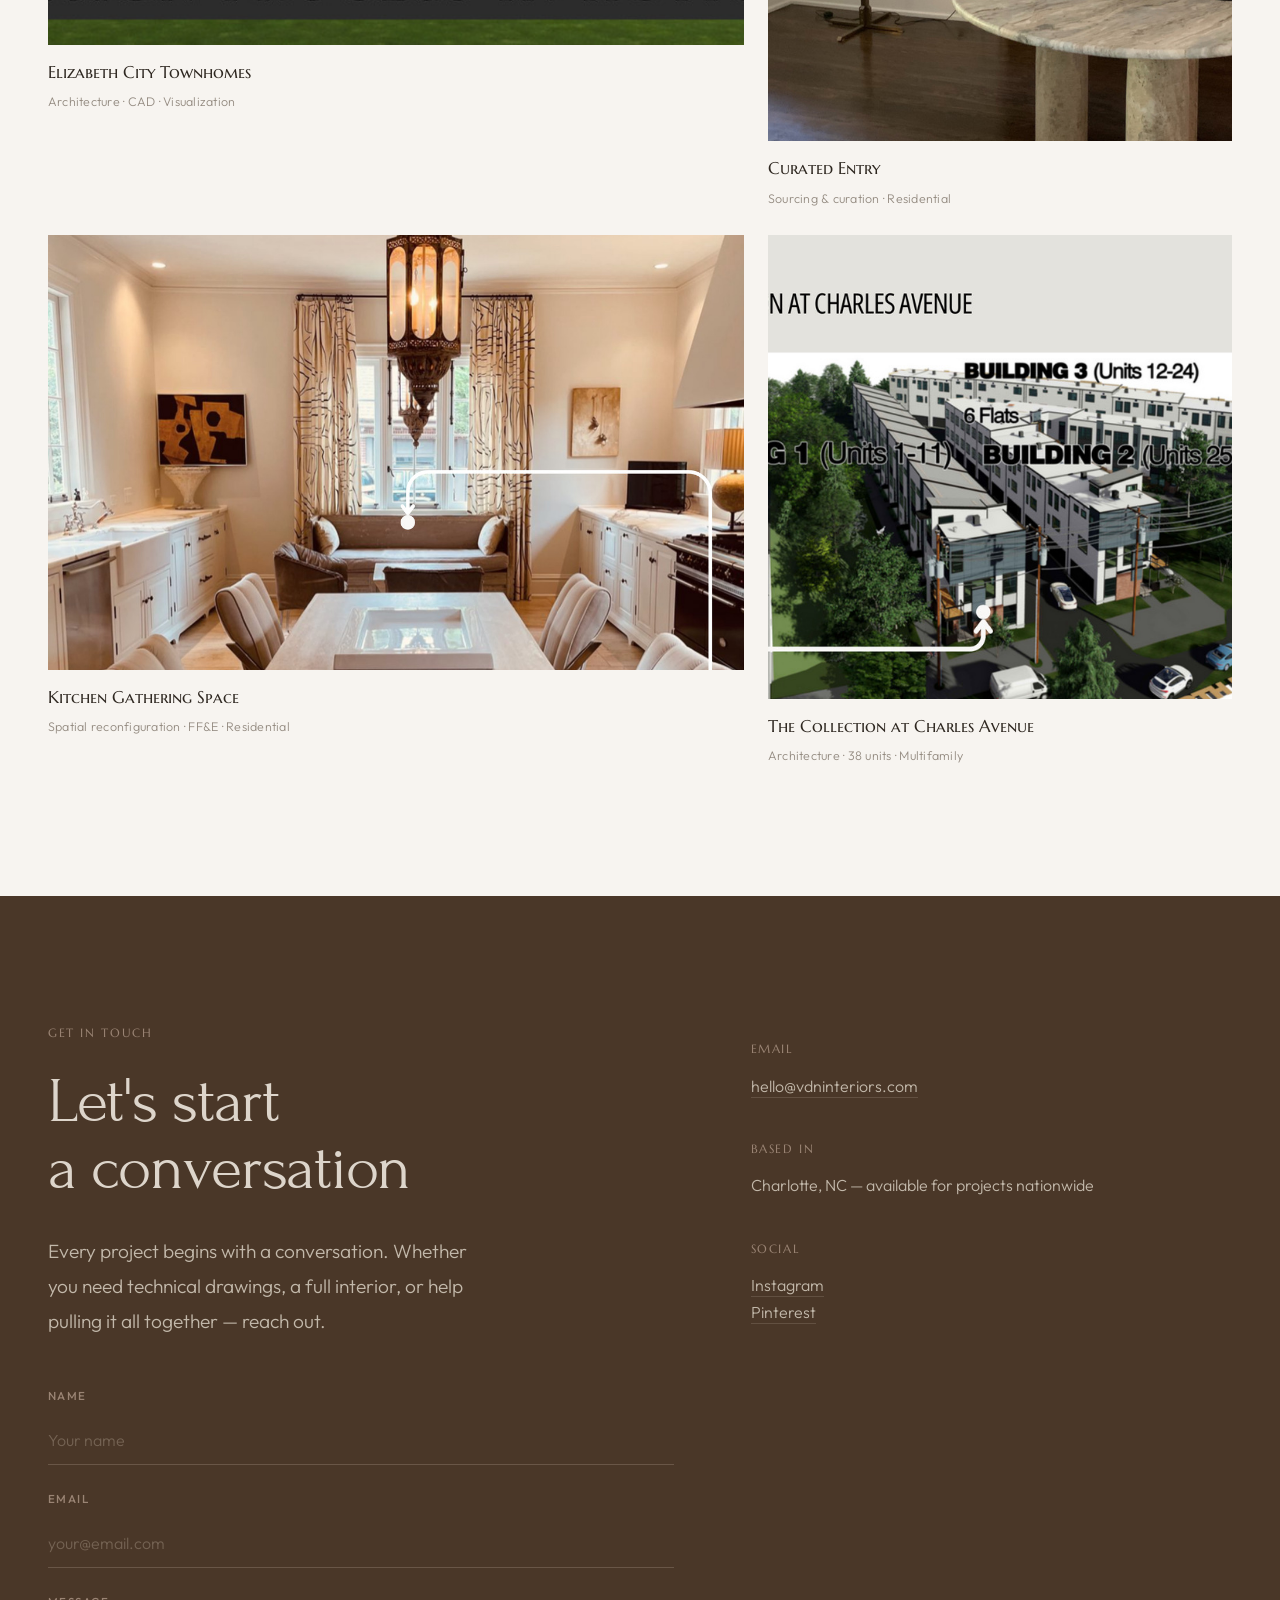
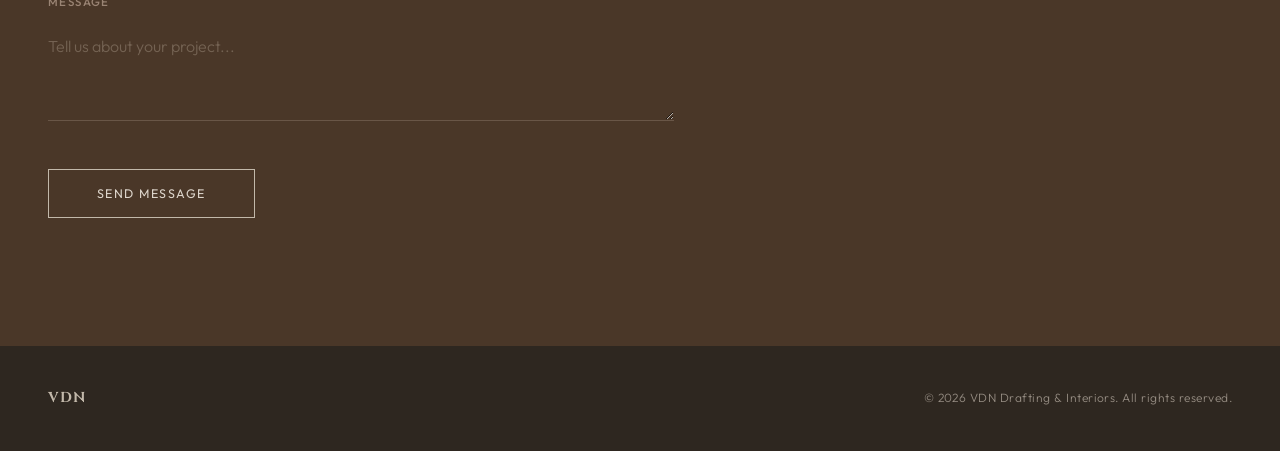
==== commit a4145850: "Replace placeholder content with real portfolio from Danielle's work - Remove team section (cat C-su" ====
--- a/index.html
+++ b/index.html
@@ -306,7 +306,6 @@
       aspect-ratio: 4/5;
     }
 
-    /* Image placeholder — the texture star of this section */
     .about-image {
       width: 100%;
       height: 100%;
@@ -314,27 +313,7 @@
       border-radius: 0;
       position: relative;
       overflow: hidden;
-    }
-
-    .about-image::after {
-      content: '';
-      position: absolute;
-      inset: 0;
-      background:
-        linear-gradient(145deg, var(--earth-mid) 0%, var(--earth-whisper) 50%, var(--bridge) 100%);
-      opacity: 0.6;
-    }
-
-    .about-image-label {
-      position: absolute;
-      bottom: 1.5rem;
-      left: 1.5rem;
-      z-index: 1;
-      color: var(--ink-soft);
-      font-size: 0.7rem;
-      letter-spacing: 0.12em;
-      text-transform: uppercase;
-      font-weight: 500;
+      object-fit: cover;
     }
 
     /* Small organic accent near the image */
@@ -766,72 +745,30 @@
     }
 
     /* ============================================
-       TEAM — Meet the team
+       SKETCH ACCENT — atmospheric, not portfolio
        ============================================ */
 
-    .team {
-      padding: clamp(5rem, 10vw, 10rem) 3rem;
+    .sketch-accent {
+      padding: 0;
       background: var(--page-warm);
-    }
-
-    .team-header {
-      max-width: 1200px;
-      margin: 0 auto clamp(4rem, 6vw, 7rem);
-    }
-
-    .team-header .label {
-      color: var(--ink-faint);
-      margin-bottom: 1.5rem;
+      overflow: hidden;
+      position: relative;
+    }
+
+    .sketch-accent-inner {
+      max-width: 100%;
+      margin: 0 auto;
+      position: relative;
+    }
+
+    .sketch-accent-image {
+      width: 100%;
+      max-height: 50vh;
+      object-fit: cover;
+      object-position: center 30%;
       display: block;
-    }
-
-    .team-header h2 {
-      color: var(--ink);
-    }
-
-    .team-grid {
-      max-width: 1200px;
-      margin: 0 auto;
-      display: grid;
-      grid-template-columns: repeat(4, 1fr);
-      gap: 2rem;
-    }
-
-    .team-member {
-      text-align: center;
-    }
-
-    .team-photo {
-      width: 100%;
-      aspect-ratio: 3/4;
-      object-fit: cover;
-      filter: grayscale(0.15);
-      transition: filter 0.5s ease, transform 0.5s ease;
-    }
-
-    .team-member:hover .team-photo {
-      filter: grayscale(0);
-      transform: scale(0.98);
-    }
-
-    .team-info {
-      padding-top: 1.2rem;
-    }
-
-    .team-info h3 {
-      font-family: 'Marcellus SC', serif;
-      font-size: 1rem;
-      font-weight: 400;
-      color: var(--ink);
-      margin-bottom: 0.3rem;
-      letter-spacing: 0.04em;
-    }
-
-    .team-info span {
-      font-family: 'Outfit', sans-serif;
-      font-size: 0.78rem;
-      color: var(--ink-faint);
-      letter-spacing: 0.02em;
+      filter: grayscale(0.2) contrast(0.95);
+      opacity: 0.85;
     }
 
     /* ============================================
@@ -940,10 +877,6 @@
         grid-row: auto;
       }
 
-      .team-grid {
-        grid-template-columns: repeat(2, 1fr);
-      }
-
       .contact-grid {
         grid-template-columns: 1fr;
       }
@@ -976,7 +909,6 @@
       .services,
       .portfolio,
       .philosophy,
-      .team,
       .contact {
         padding-left: 1.5rem;
         padding-right: 1.5rem;
@@ -1004,14 +936,6 @@
 
       .about-accent {
         display: none;
-      }
-
-      .team-grid {
-        gap: 1.5rem;
-      }
-
-      .team-info h3 {
-        font-size: 0.85rem;
       }
 
       footer {
@@ -1030,7 +954,7 @@
       <li><a href="#services">Services</a></li>
       <li><a href="pricing.html">Pricing</a></li>
       <li><a href="#portfolio">Portfolio</a></li>
-      <li><a href="#team">Team</a></li>
+      <!-- Team section removed — Danielle is in About -->
       <li><a href="#contact">Contact</a></li>
     </ul>
     <button class="nav-toggle" id="navToggle" aria-label="Toggle navigation">
@@ -1057,19 +981,17 @@
   <section class="about" id="about">
     <div class="about-grid">
       <div class="about-visual reveal">
-        <div class="about-image">
-          <span class="about-image-label">Portrait</span>
-        </div>
+        <img src="images/danielle-portrait.png" alt="Danielle Zacharias, founder of VDN Drafting & Interiors" class="about-image" style="object-fit: cover; width: 100%; height: 100%;">
         <div class="about-accent"></div>
       </div>
       <div class="about-text">
         <span class="label reveal">About</span>
-        <h2 class="display-md reveal reveal-delay-1">Solving spaces</h2>
+        <h2 class="display-md reveal reveal-delay-1">Danielle Zacharias</h2>
         <p class="body-lg reveal reveal-delay-2">
-          Every space has its own set of challenges — the light, the layout, the way people actually move through a room. We study those conditions and work within them, drawing on deep roots in design history to find solutions that feel both refined and lived-in.
+          Design goes beyond aesthetics — it's about the lives lived inside the space. Danielle founded VDN with a background in architectural technology and four years of professional experience in technical drafting, CAD documentation, and interior design. She works in Revit, AutoCAD, and Inventor, and thinks in three dimensions.
         </p>
         <p class="body-lg reveal reveal-delay-3">
-          Danielle approaches each project as a problem solver and a conduit — translating the personality and tastes of the people in the home into something tangible. The technical precision of drafting meets a sharp, curious eye for interiors, and the result is a space that genuinely belongs to the people in it.
+          From custom homes to restaurants to commercial spaces, every project starts the same way: listening. What is this space meant to hold? What aspects of life does it protect or set free? The technical precision of drafting meets a sharp, curious eye for sourcing and curation — and the result is a space that genuinely belongs to the people in it.
         </p>
       </div>
     </div>
@@ -1120,9 +1042,16 @@
     <div class="philosophy-inner">
       <span class="label reveal">Philosophy</span>
       <blockquote class="reveal reveal-delay-1">
-        We are problem solvers rooted in design history. Every project is a unique set of constraints, tastes, and possibilities — and we treat it that way.
+        Design is about stories and moments. To introduce the unexpected, to create a magnetic atmosphere, and prove that beautiful spaces can be part of our everyday lives.
       </blockquote>
       <hr class="philosophy-rule reveal reveal-delay-2">
+    </div>
+  </section>
+
+  <!-- Sketch Accent — atmospheric, not portfolio -->
+  <section class="sketch-accent">
+    <div class="sketch-accent-inner">
+      <img src="images/sketch-collage.jpg" alt="Architectural sketches — Saarinen, Le Corbusier, Goff" class="sketch-accent-image reveal">
     </div>
   </section>
 
@@ -1133,77 +1062,41 @@
         <span class="label reveal">Selected Work</span>
         <h2 class="display-lg reveal reveal-delay-1">Portfolio</h2>
       </div>
-      <p class="portfolio-header-right reveal reveal-delay-2">Featured projects</p>
+      <p class="portfolio-header-right reveal reveal-delay-2">Architecture &middot; Interiors &middot; Curation</p>
     </div>
     <div class="portfolio-grid">
       <div class="portfolio-item reveal">
-        <div class="portfolio-item-inner"></div>
+        <div class="portfolio-item-inner" style="--bg: transparent; background-image: url('images/project-townhomes.jpg'); background-size: cover; background-position: center;"></div>
         <div class="portfolio-meta">
-          <h3>Sycamore Residence</h3>
-          <span>Full curation &middot; Residential</span>
+          <h3>Elizabeth City Townhomes</h3>
+          <span>Architecture &middot; CAD &middot; Visualization</span>
         </div>
       </div>
       <div class="portfolio-item reveal reveal-delay-1">
-        <div class="portfolio-item-inner"></div>
+        <div class="portfolio-item-inner" style="--bg: transparent; --ratio: 3/4; background-image: url('images/realized-entry.jpg'); background-size: cover; background-position: center;"></div>
         <div class="portfolio-meta">
-          <h3>Elm &amp; Third</h3>
-          <span>Design consultation &middot; Commercial</span>
+          <h3>Curated Entry</h3>
+          <span>Sourcing &amp; curation &middot; Residential</span>
         </div>
       </div>
       <div class="portfolio-item reveal reveal-delay-2">
-        <div class="portfolio-item-inner"></div>
+        <div class="portfolio-item-inner" style="--bg: transparent; --ratio: 16/10; background-image: url('images/realized-kitchen.jpg'); background-size: cover; background-position: center;"></div>
         <div class="portfolio-meta">
-          <h3>The Weaver Project</h3>
-          <span>Styling &amp; decor &middot; Residential</span>
+          <h3>Kitchen Gathering Space</h3>
+          <span>Spatial reconfiguration &middot; FF&amp;E &middot; Residential</span>
         </div>
       </div>
       <div class="portfolio-item reveal reveal-delay-3">
-        <div class="portfolio-item-inner"></div>
+        <div class="portfolio-item-inner" style="--bg: transparent; --ratio: 1/1; background-image: url('images/project-charles-ave-aerial.jpg'); background-size: cover; background-position: center;"></div>
         <div class="portfolio-meta">
-          <h3>Studio Loft</h3>
-          <span>Space planning &amp; CAD &middot; Mixed-use</span>
+          <h3>The Collection at Charles Avenue</h3>
+          <span>Architecture &middot; 38 units &middot; Multifamily</span>
         </div>
       </div>
     </div>
   </section>
 
-  <!-- Team -->
-  <section class="team" id="team">
-    <div class="team-header">
-      <span class="label reveal">The Studio</span>
-      <h2 class="display-lg reveal reveal-delay-1">Meet the team</h2>
-    </div>
-    <div class="team-grid">
-      <div class="team-member reveal">
-        <img src="Frankie.png" alt="Frankie" class="team-photo">
-        <div class="team-info">
-          <h3>Frankie</h3>
-          <span>Chief Executive Officer</span>
-        </div>
-      </div>
-      <div class="team-member reveal reveal-delay-1">
-        <img src="Danielle.png" alt="Danielle" class="team-photo">
-        <div class="team-info">
-          <h3>Danielle</h3>
-          <span>Chief Creative Officer</span>
-        </div>
-      </div>
-      <div class="team-member reveal reveal-delay-2">
-        <img src="Margie.png" alt="Margie" class="team-photo">
-        <div class="team-info">
-          <h3>Margie</h3>
-          <span>Chief Beauty Officer</span>
-        </div>
-      </div>
-      <div class="team-member reveal reveal-delay-3">
-        <img src="Barnabas.png" alt="Barnabas" class="team-photo">
-        <div class="team-info">
-          <h3>Barnabas</h3>
-          <span>Intern</span>
-        </div>
-      </div>
-    </div>
-  </section>
+  <!-- Team section removed — Danielle is featured in About -->
 
   <!-- Contact -->
   <section class="contact" id="contact">
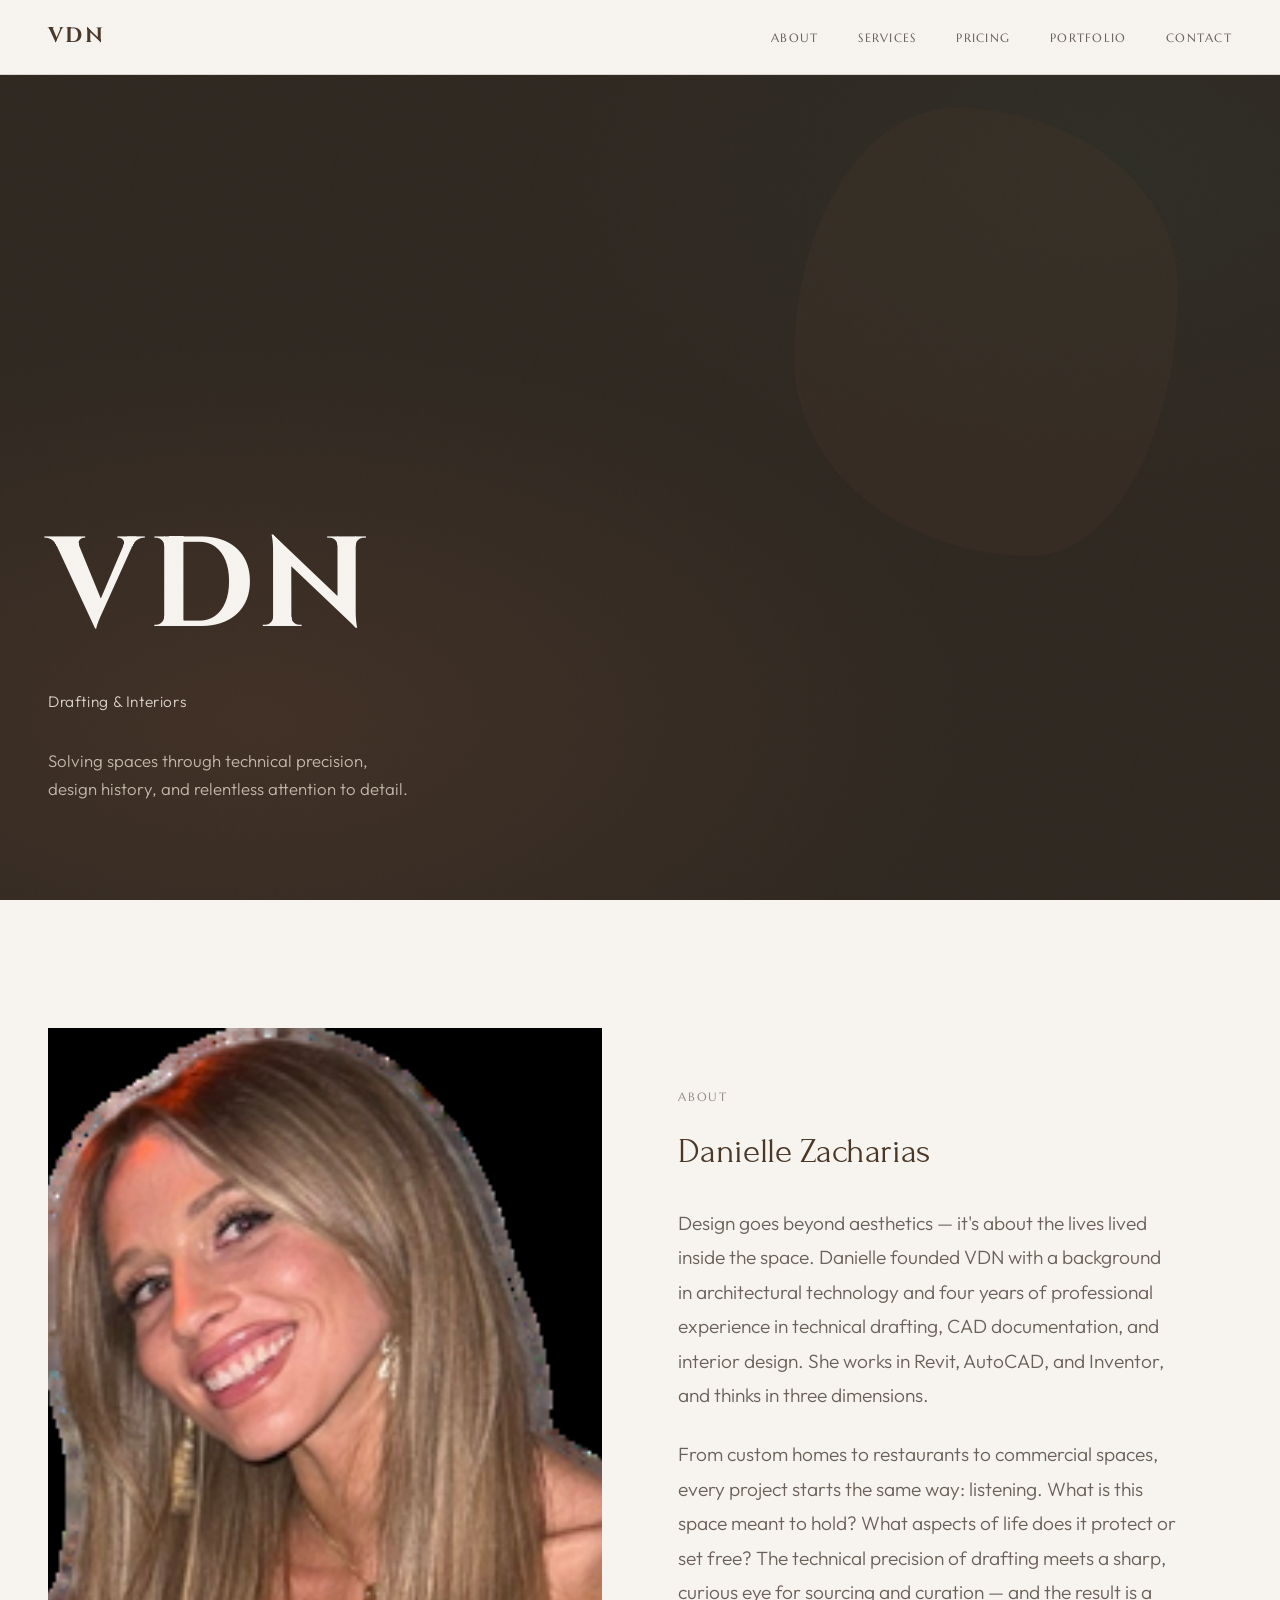
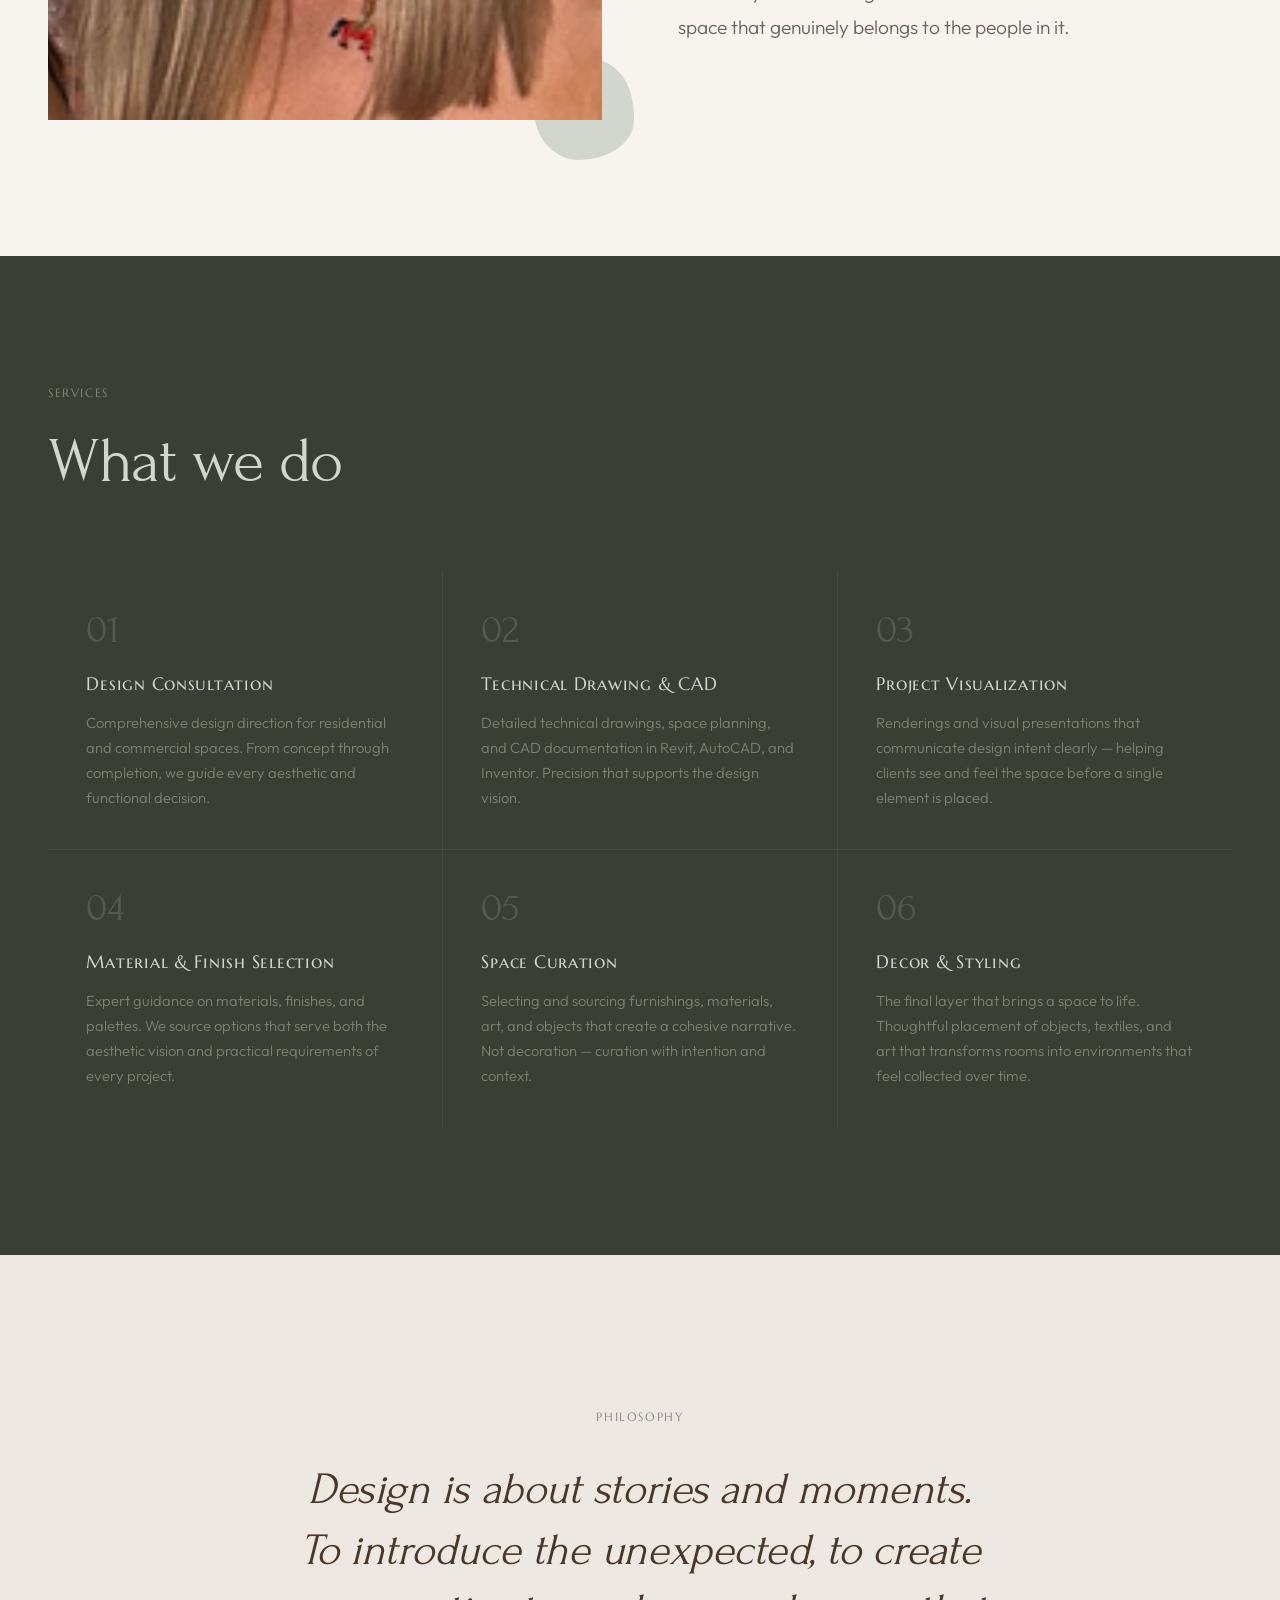
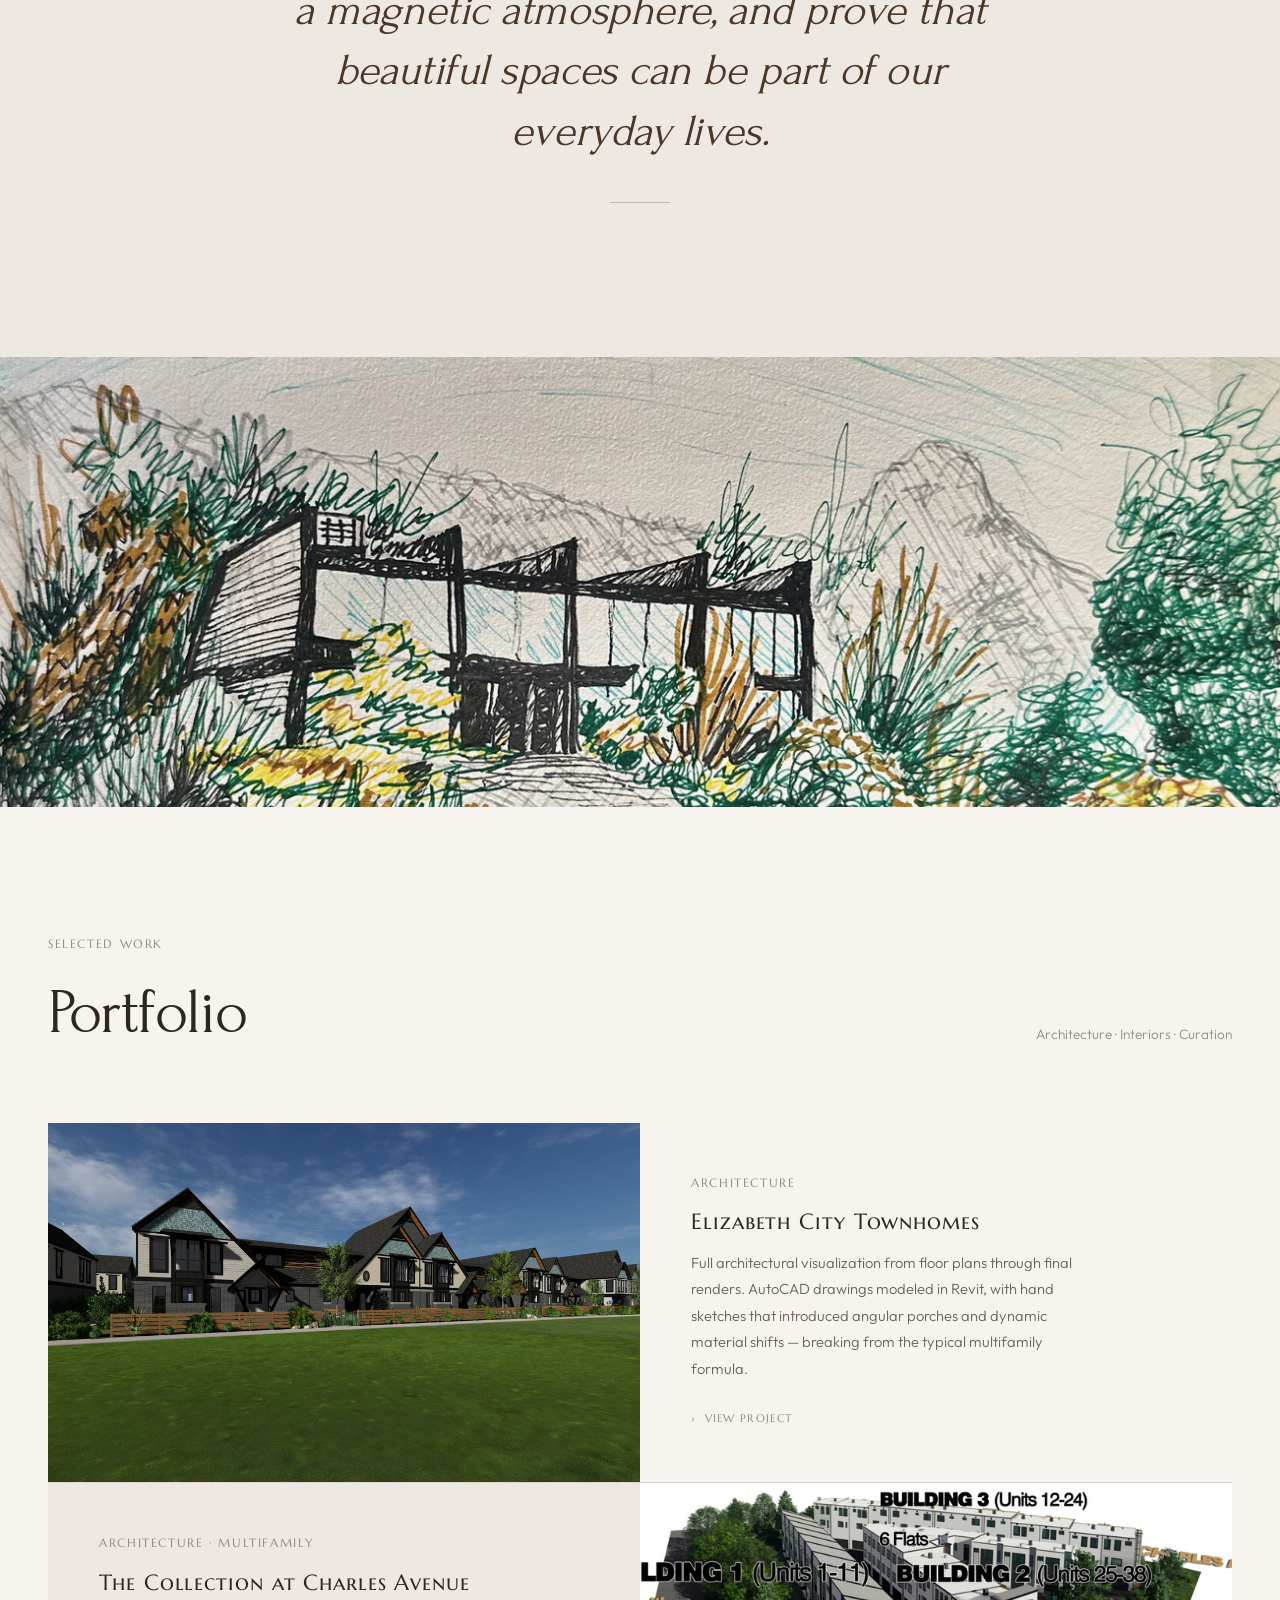
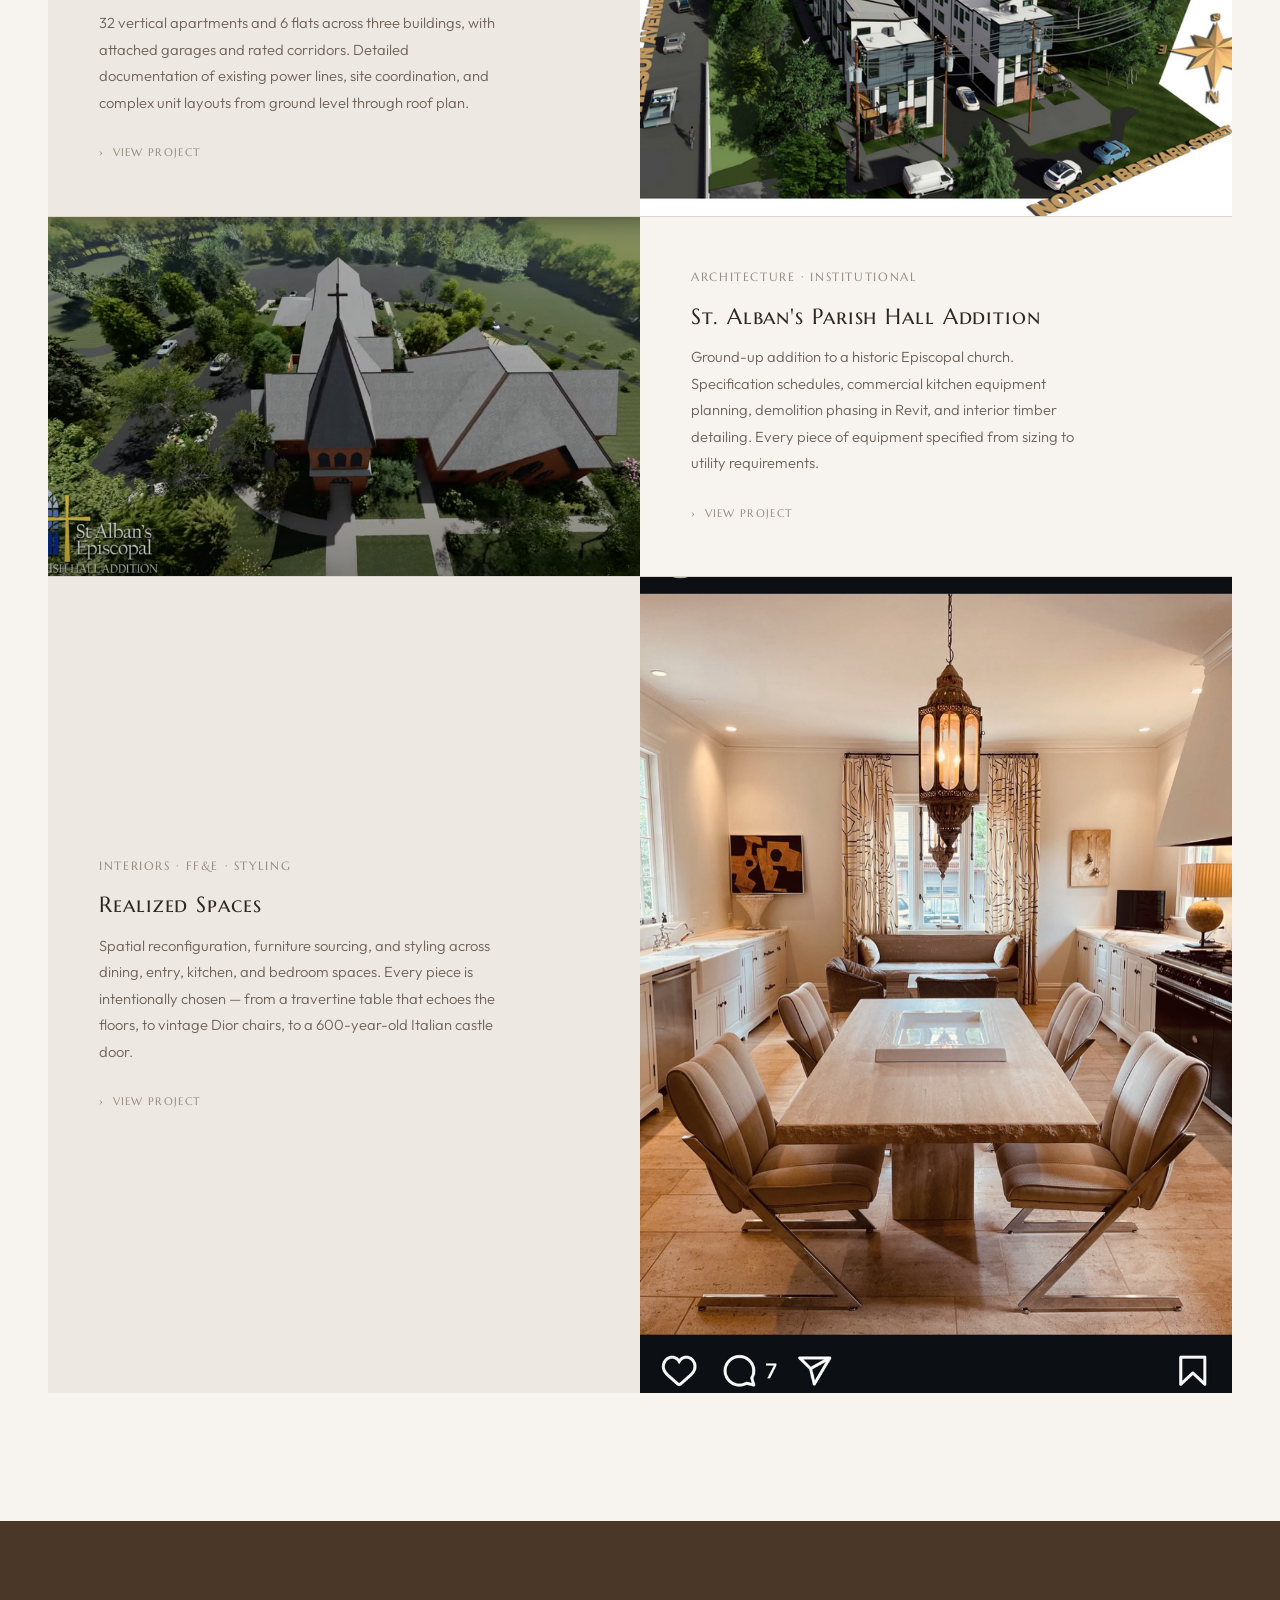
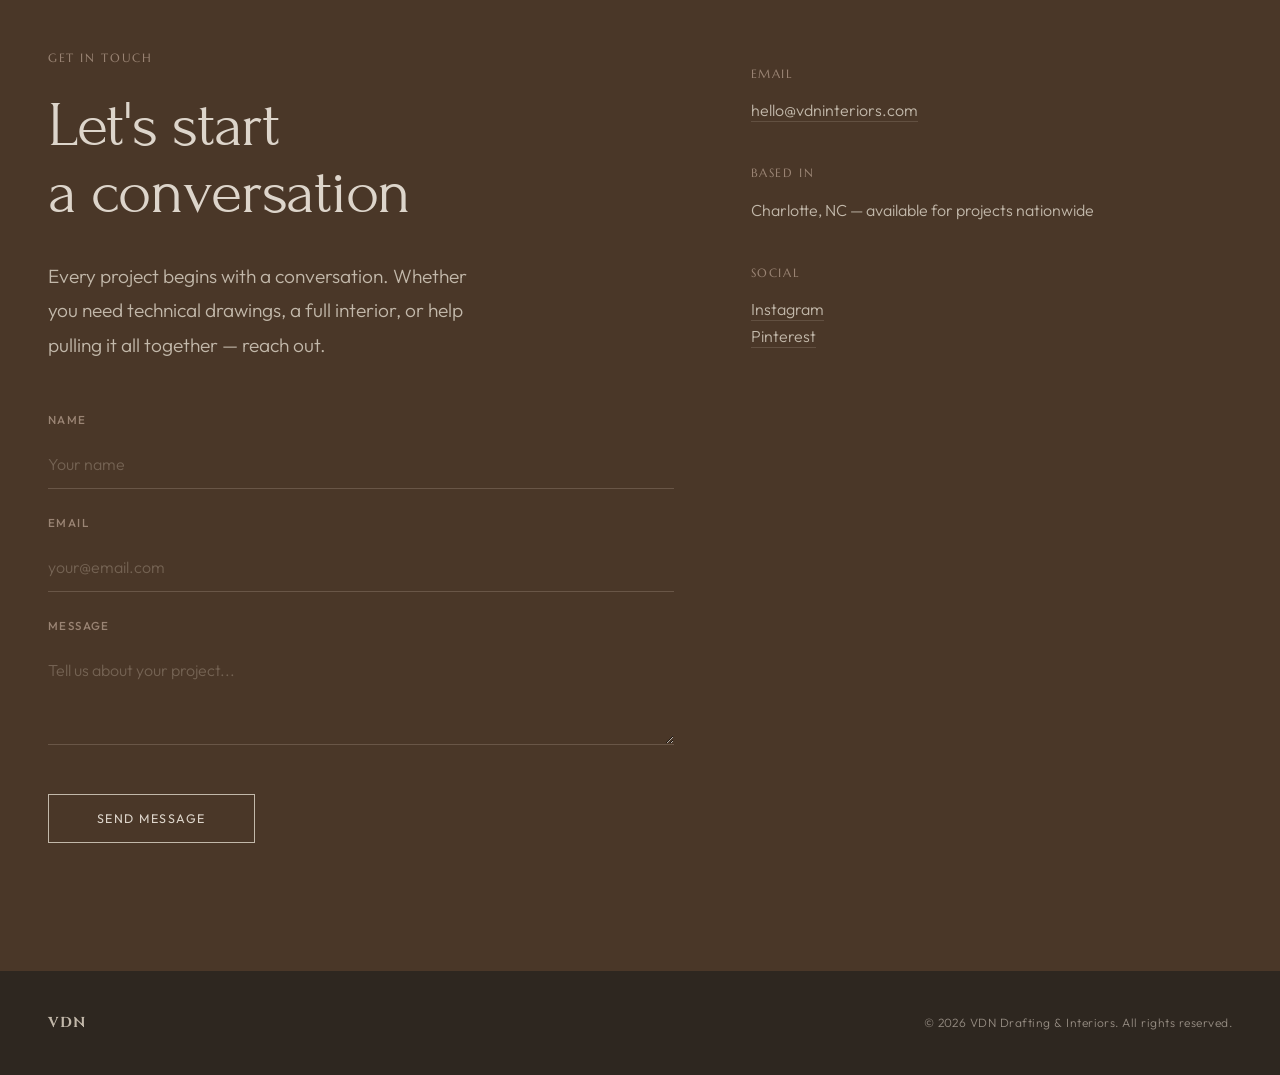
==== commit 0c5718e1: "Rebuild portfolio with native images and expandable project sections - Extract native-resolution ima" ====
--- a/index.html
+++ b/index.html
@@ -314,6 +314,7 @@
       position: relative;
       overflow: hidden;
       object-fit: cover;
+      object-position: center top;
     }
 
     /* Small organic accent near the image */
@@ -492,91 +493,137 @@
       font-size: 0.85rem;
     }
 
-    .portfolio-grid {
+    /* Portfolio — each project is a clickable card that expands */
+    .portfolio-list {
       max-width: 1200px;
       margin: 0 auto;
+      display: flex;
+      flex-direction: column;
+      gap: 1px;
+      background: var(--earth-whisper);
+    }
+
+    .portfolio-project {
+      background: var(--page);
+      cursor: pointer;
+      overflow: hidden;
+    }
+
+    .portfolio-project-header {
       display: grid;
-      grid-template-columns: 1.2fr 0.8fr;
-      grid-template-rows: auto auto;
-      gap: 1.5rem;
-    }
-
-    .portfolio-item {
-      position: relative;
+      grid-template-columns: 1fr 1fr;
+      gap: 0;
+      align-items: stretch;
+      min-height: 320px;
+      transition: opacity 0.3s ease;
+    }
+
+    .portfolio-project-header:hover {
+      opacity: 0.92;
+    }
+
+    .portfolio-project-image {
+      width: 100%;
+      height: 100%;
+      min-height: 320px;
+      object-fit: cover;
+      display: block;
+    }
+
+    .portfolio-project-info {
+      display: flex;
+      flex-direction: column;
+      justify-content: center;
+      padding: clamp(2rem, 4vw, 4rem);
+    }
+
+    .portfolio-project-info .label {
+      color: var(--ink-faint);
+      margin-bottom: 1rem;
+      display: block;
+    }
+
+    .portfolio-project-info h3 {
+      font-family: 'Marcellus SC', serif;
+      font-size: clamp(1.1rem, 2vw, 1.4rem);
+      font-weight: 400;
+      letter-spacing: 0.04em;
+      color: var(--ink);
+      margin-bottom: 1rem;
+    }
+
+    .portfolio-project-info p {
+      color: var(--ink-soft);
+      font-size: 0.92rem;
+      line-height: 1.8;
+      max-width: 400px;
+    }
+
+    .portfolio-expand-hint {
+      font-family: 'Marcellus SC', serif;
+      font-size: 0.68rem;
+      letter-spacing: 0.12em;
+      text-transform: uppercase;
+      color: var(--ink-faint);
+      margin-top: 1.5rem;
+      display: flex;
+      align-items: center;
+      gap: 0.5rem;
+      transition: color 0.3s ease;
+    }
+
+    .portfolio-project-header:hover .portfolio-expand-hint {
+      color: var(--earth-weight);
+    }
+
+    .portfolio-expand-hint .arrow {
+      display: inline-block;
+      transition: transform 0.3s ease;
+      font-size: 0.9rem;
+    }
+
+    .portfolio-project.open .portfolio-expand-hint .arrow {
+      transform: rotate(90deg);
+    }
+
+    /* Expanded gallery */
+    .portfolio-gallery {
+      max-height: 0;
       overflow: hidden;
-      cursor: pointer;
-    }
-
-    .portfolio-item-inner {
-      aspect-ratio: var(--ratio, 4/3);
-      background: var(--bg);
-      position: relative;
-      overflow: hidden;
-      transition: transform 0.6s cubic-bezier(0.25, 0.1, 0.25, 1);
-    }
-
-    .portfolio-item:hover .portfolio-item-inner {
-      transform: scale(0.97);
-    }
-
-    /* Each portfolio item gets its own tonal treatment — collected, not matched */
-    .portfolio-item:nth-child(1) .portfolio-item-inner {
-      --bg: var(--earth-whisper);
-      --ratio: 4/3;
-    }
-
-    .portfolio-item:nth-child(2) .portfolio-item-inner {
-      --bg: var(--sage-whisper);
-      --ratio: 3/4;
-    }
-
-    .portfolio-item:nth-child(3) .portfolio-item-inner {
-      --bg: var(--bridge);
-      --ratio: 16/10;
-    }
-
-    .portfolio-item:nth-child(4) .portfolio-item-inner {
-      --bg: var(--page-warm);
-      --ratio: 1/1;
-    }
-
-    /* Project labels */
-    .portfolio-item-inner::after {
-      content: '';
-      position: absolute;
-      inset: 0;
-      background: linear-gradient(to top, rgba(28, 27, 24, 0.3) 0%, transparent 50%);
-      opacity: 0;
-      transition: opacity 0.4s ease;
-    }
-
-    .portfolio-item:hover .portfolio-item-inner::after {
-      opacity: 1;
-    }
-
-    .portfolio-meta {
-      padding: 1.2rem 0 0;
-    }
-
-    .portfolio-meta h3 {
-      font-family: 'Marcellus SC', serif;
-      font-size: 1.05rem;
-      font-weight: 400;
-      color: var(--ink);
-      margin-bottom: 0.3rem;
-    }
-
-    .portfolio-meta span {
-      font-size: 0.78rem;
-      color: var(--ink-faint);
-      letter-spacing: 0.02em;
-    }
-
-    /* Grid layout — asymmetric */
-    .portfolio-item:nth-child(1) { grid-column: 1; grid-row: 1; }
-    .portfolio-item:nth-child(2) { grid-column: 2; grid-row: 1; }
-    .portfolio-item:nth-child(3) { grid-column: 1; grid-row: 2; }
-    .portfolio-item:nth-child(4) { grid-column: 2; grid-row: 2; }
+      transition: max-height 0.6s cubic-bezier(0.25, 0.1, 0.25, 1);
+    }
+
+    .portfolio-project.open .portfolio-gallery {
+      max-height: 2000px;
+    }
+
+    .portfolio-gallery-inner {
+      display: grid;
+      grid-template-columns: repeat(auto-fit, minmax(300px, 1fr));
+      gap: 0.5rem;
+      padding: 0.5rem;
+      padding-top: 0;
+    }
+
+    .portfolio-gallery-inner img {
+      width: 100%;
+      height: auto;
+      display: block;
+      object-fit: cover;
+    }
+
+    /* Alternate layout — image on right for even projects */
+    .portfolio-project:nth-child(even) .portfolio-project-header {
+      direction: rtl;
+    }
+
+    .portfolio-project:nth-child(even) .portfolio-project-header > * {
+      direction: ltr;
+    }
+
+    .portfolio-project:nth-child(even) {
+      background: var(--page-warm);
+    }
 
     /* ============================================
        CONTACT — Warm, inviting, grounded.
@@ -865,16 +912,22 @@
         grid-template-columns: 1fr;
       }
 
-      .portfolio-grid {
+      .portfolio-project-header {
         grid-template-columns: 1fr;
-      }
-
-      .portfolio-item:nth-child(1),
-      .portfolio-item:nth-child(2),
-      .portfolio-item:nth-child(3),
-      .portfolio-item:nth-child(4) {
-        grid-column: 1;
-        grid-row: auto;
+        min-height: auto;
+      }
+
+      .portfolio-project:nth-child(even) .portfolio-project-header {
+        direction: ltr;
+      }
+
+      .portfolio-project-image {
+        min-height: 250px;
+        max-height: 350px;
+      }
+
+      .portfolio-gallery-inner {
+        grid-template-columns: 1fr;
       }
 
       .contact-grid {
@@ -1051,7 +1104,7 @@
   <!-- Sketch Accent — atmospheric, not portfolio -->
   <section class="sketch-accent">
     <div class="sketch-accent-inner">
-      <img src="images/sketch-collage.jpg" alt="Architectural sketches — Saarinen, Le Corbusier, Goff" class="sketch-accent-image reveal">
+      <img src="images/sketch-landscape.jpg" alt="Observational architectural sketch" class="sketch-accent-image reveal">
     </div>
   </section>
 
@@ -1064,35 +1117,88 @@
       </div>
       <p class="portfolio-header-right reveal reveal-delay-2">Architecture &middot; Interiors &middot; Curation</p>
     </div>
-    <div class="portfolio-grid">
-      <div class="portfolio-item reveal">
-        <div class="portfolio-item-inner" style="--bg: transparent; background-image: url('images/project-townhomes.jpg'); background-size: cover; background-position: center;"></div>
-        <div class="portfolio-meta">
-          <h3>Elizabeth City Townhomes</h3>
-          <span>Architecture &middot; CAD &middot; Visualization</span>
+    <div class="portfolio-list">
+
+      <!-- Project 1: Elizabeth City Townhomes -->
+      <div class="portfolio-project reveal" onclick="this.classList.toggle('open')">
+        <div class="portfolio-project-header">
+          <img src="images/project-townhomes.jpg" alt="Elizabeth City Townhomes rendering" class="portfolio-project-image">
+          <div class="portfolio-project-info">
+            <span class="label">Architecture</span>
+            <h3>Elizabeth City Townhomes</h3>
+            <p>Full architectural visualization from floor plans through final renders. AutoCAD drawings modeled in Revit, with hand sketches that introduced angular porches and dynamic material shifts — breaking from the typical multifamily formula.</p>
+            <span class="portfolio-expand-hint"><span class="arrow">&rsaquo;</span> View project</span>
+          </div>
         </div>
-      </div>
-      <div class="portfolio-item reveal reveal-delay-1">
-        <div class="portfolio-item-inner" style="--bg: transparent; --ratio: 3/4; background-image: url('images/realized-entry.jpg'); background-size: cover; background-position: center;"></div>
-        <div class="portfolio-meta">
-          <h3>Curated Entry</h3>
-          <span>Sourcing &amp; curation &middot; Residential</span>
+        <div class="portfolio-gallery">
+          <div class="portfolio-gallery-inner">
+            <img src="images/project-townhomes.jpg" alt="Elizabeth City Townhomes — street view rendering">
+            <img src="images/project-charles-ave.jpg" alt="The Collection at Charles Avenue — street rendering">
+          </div>
         </div>
       </div>
-      <div class="portfolio-item reveal reveal-delay-2">
-        <div class="portfolio-item-inner" style="--bg: transparent; --ratio: 16/10; background-image: url('images/realized-kitchen.jpg'); background-size: cover; background-position: center;"></div>
-        <div class="portfolio-meta">
-          <h3>Kitchen Gathering Space</h3>
-          <span>Spatial reconfiguration &middot; FF&amp;E &middot; Residential</span>
+
+      <!-- Project 2: The Collection at Charles Avenue -->
+      <div class="portfolio-project reveal" onclick="this.classList.toggle('open')">
+        <div class="portfolio-project-header">
+          <img src="images/project-charles-ave-aerial.jpg" alt="The Collection at Charles Avenue aerial render" class="portfolio-project-image">
+          <div class="portfolio-project-info">
+            <span class="label">Architecture &middot; Multifamily</span>
+            <h3>The Collection at Charles Avenue</h3>
+            <p>32 vertical apartments and 6 flats across three buildings, with attached garages and rated corridors. Detailed documentation of existing power lines, site coordination, and complex unit layouts from ground level through roof plan.</p>
+            <span class="portfolio-expand-hint"><span class="arrow">&rsaquo;</span> View project</span>
+          </div>
         </div>
-      </div>
-      <div class="portfolio-item reveal reveal-delay-3">
-        <div class="portfolio-item-inner" style="--bg: transparent; --ratio: 1/1; background-image: url('images/project-charles-ave-aerial.jpg'); background-size: cover; background-position: center;"></div>
-        <div class="portfolio-meta">
-          <h3>The Collection at Charles Avenue</h3>
-          <span>Architecture &middot; 38 units &middot; Multifamily</span>
+        <div class="portfolio-gallery">
+          <div class="portfolio-gallery-inner">
+            <img src="images/project-charles-ave-aerial.jpg" alt="Charles Avenue — aerial site render">
+            <img src="images/project-charles-ave.jpg" alt="Charles Avenue — street level render">
+          </div>
         </div>
       </div>
+
+      <!-- Project 3: St. Alban's Parish Hall Addition -->
+      <div class="portfolio-project reveal" onclick="this.classList.toggle('open')">
+        <div class="portfolio-project-header">
+          <img src="images/project-st-albans.jpg" alt="St. Alban's Parish Hall Addition aerial render" class="portfolio-project-image">
+          <div class="portfolio-project-info">
+            <span class="label">Architecture &middot; Institutional</span>
+            <h3>St. Alban's Parish Hall Addition</h3>
+            <p>Ground-up addition to a historic Episcopal church. Specification schedules, commercial kitchen equipment planning, demolition phasing in Revit, and interior timber detailing. Every piece of equipment specified from sizing to utility requirements.</p>
+            <span class="portfolio-expand-hint"><span class="arrow">&rsaquo;</span> View project</span>
+          </div>
+        </div>
+        <div class="portfolio-gallery">
+          <div class="portfolio-gallery-inner">
+            <img src="images/project-st-albans.jpg" alt="St. Alban's — aerial render">
+            <img src="images/project-st-albans-ground.jpg" alt="St. Alban's — ground level render">
+          </div>
+        </div>
+      </div>
+
+      <!-- Project 4: Realized Spaces — Curation & Styling -->
+      <div class="portfolio-project reveal" onclick="this.classList.toggle('open')">
+        <div class="portfolio-project-header">
+          <img src="images/realized-kitchen.jpg" alt="Kitchen gathering space reconfiguration" class="portfolio-project-image">
+          <div class="portfolio-project-info">
+            <span class="label">Interiors &middot; FF&amp;E &middot; Styling</span>
+            <h3>Realized Spaces</h3>
+            <p>Spatial reconfiguration, furniture sourcing, and styling across dining, entry, kitchen, and bedroom spaces. Every piece is intentionally chosen — from a travertine table that echoes the floors, to vintage Dior chairs, to a 600-year-old Italian castle door.</p>
+            <span class="portfolio-expand-hint"><span class="arrow">&rsaquo;</span> View project</span>
+          </div>
+        </div>
+        <div class="portfolio-gallery">
+          <div class="portfolio-gallery-inner">
+            <img src="images/realized-entry.jpg" alt="Curated entry — marble table, vintage lantern, modern floor lamp">
+            <img src="images/realized-dining.jpg" alt="Dining room with CHEEKY letters">
+            <img src="images/realized-dining-alt.jpg" alt="Dining room — castle door, sculptural bowl, lamp">
+            <img src="images/realized-bedroom.jpg" alt="Bedroom — sculptural lamps, custom headboard">
+            <img src="images/realized-lounge.jpg" alt="Lounge — curved sofa, lacquered screen">
+            <img src="images/sourcing-chair.jpg" alt="Pedro Friedeberg hand chair — sourced in Mexico City">
+          </div>
+        </div>
+      </div>
+
     </div>
   </section>
 
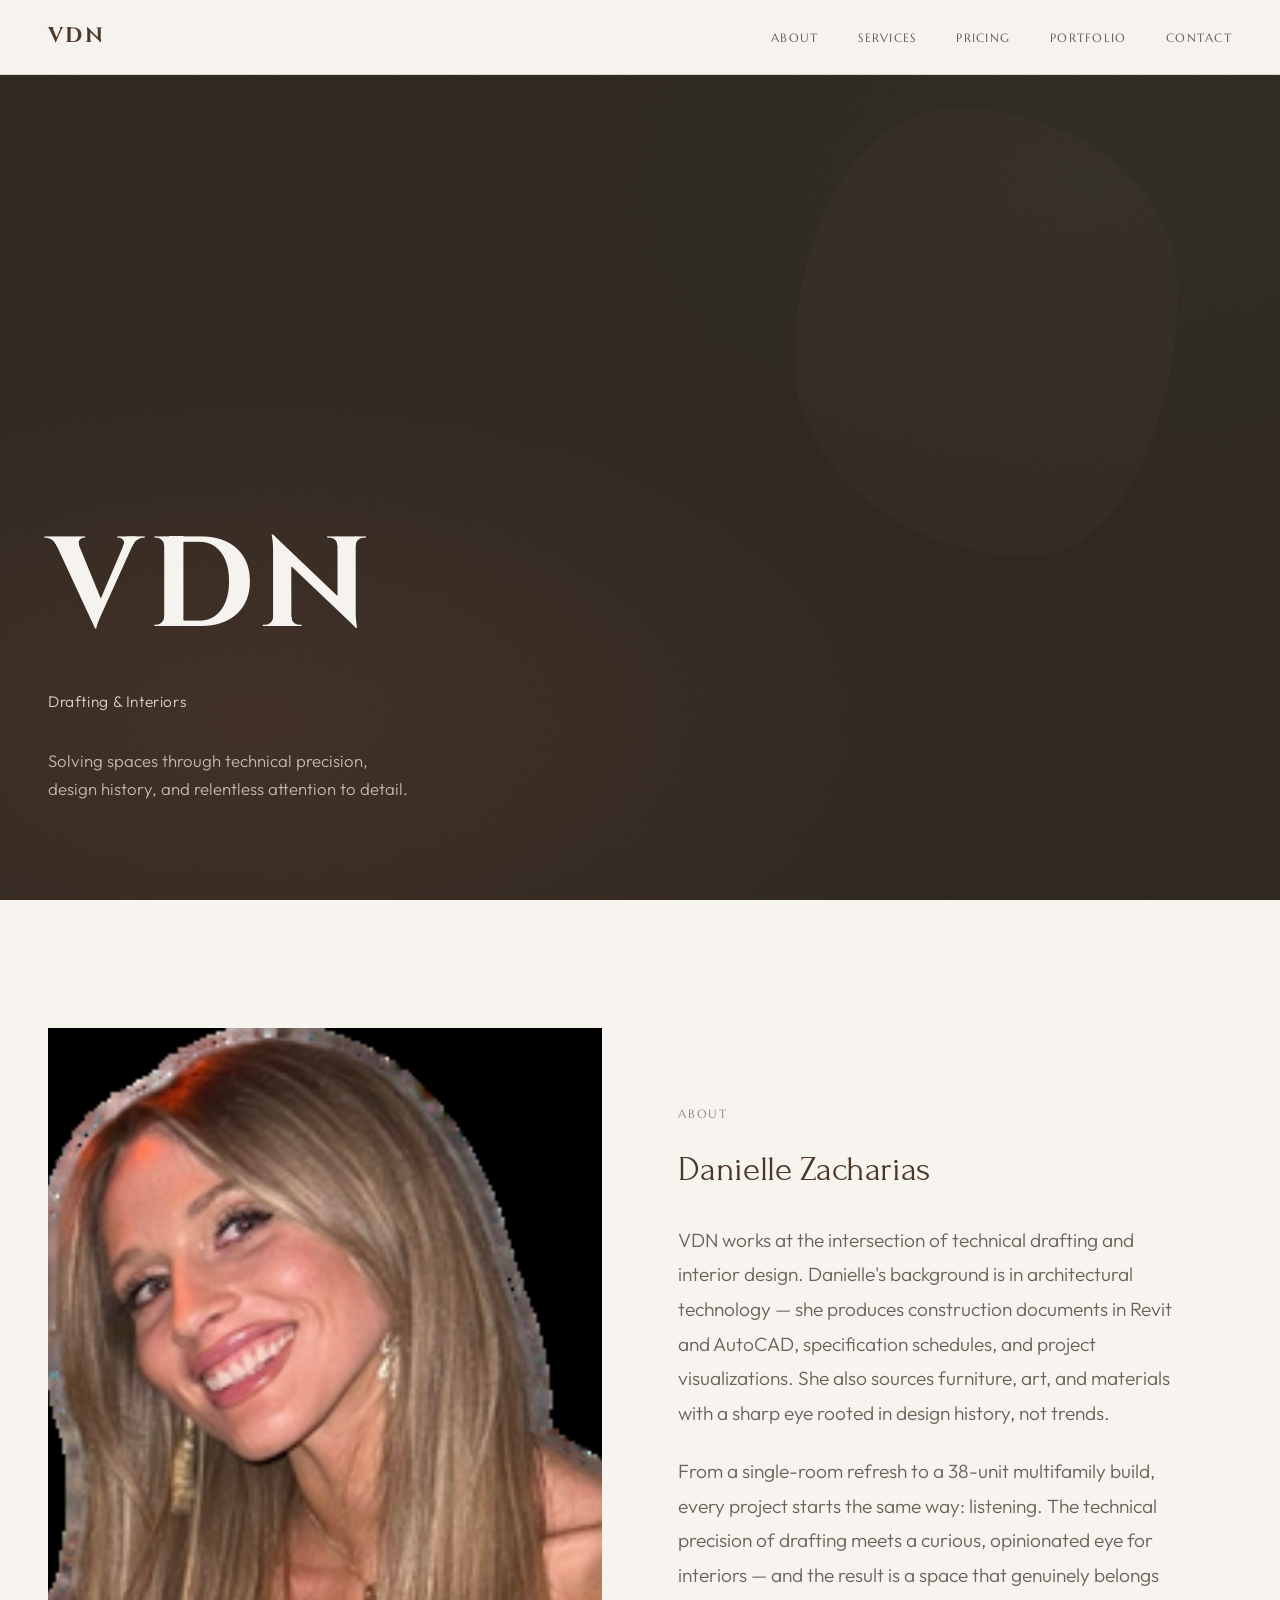
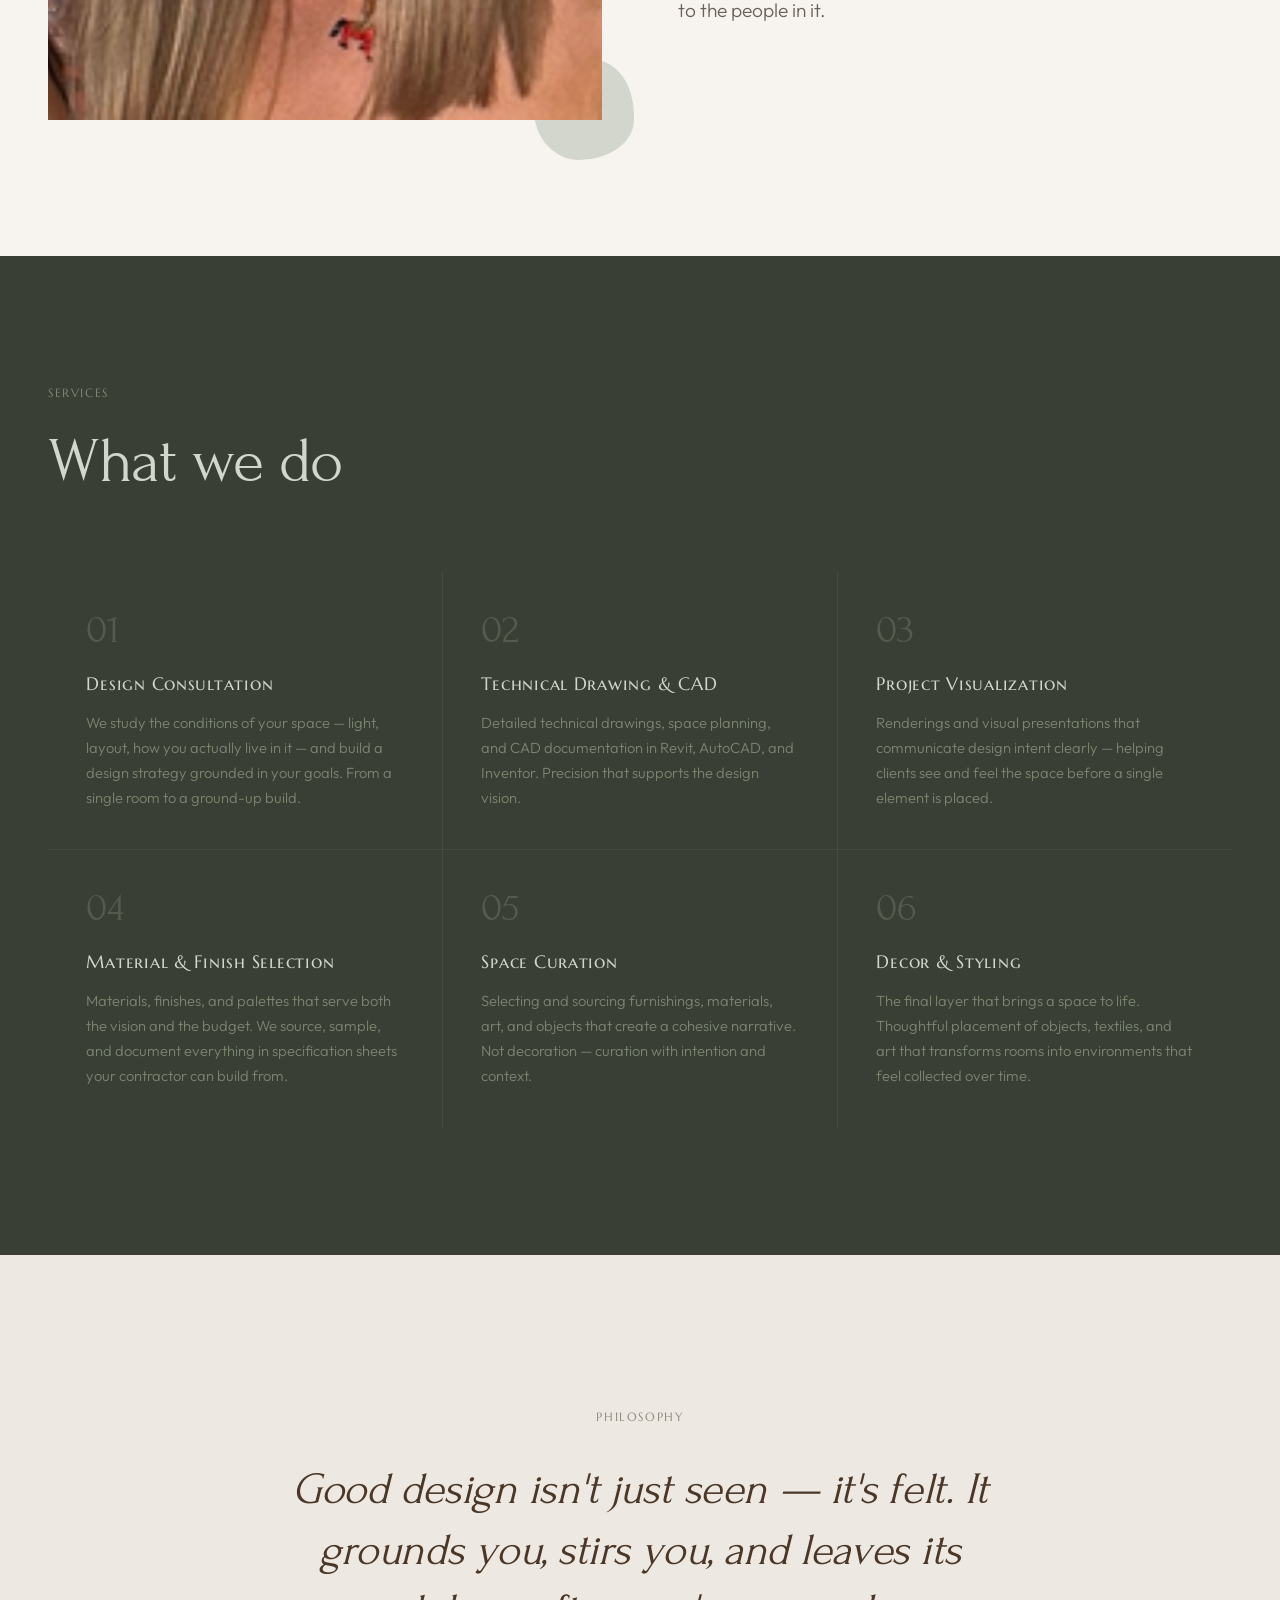
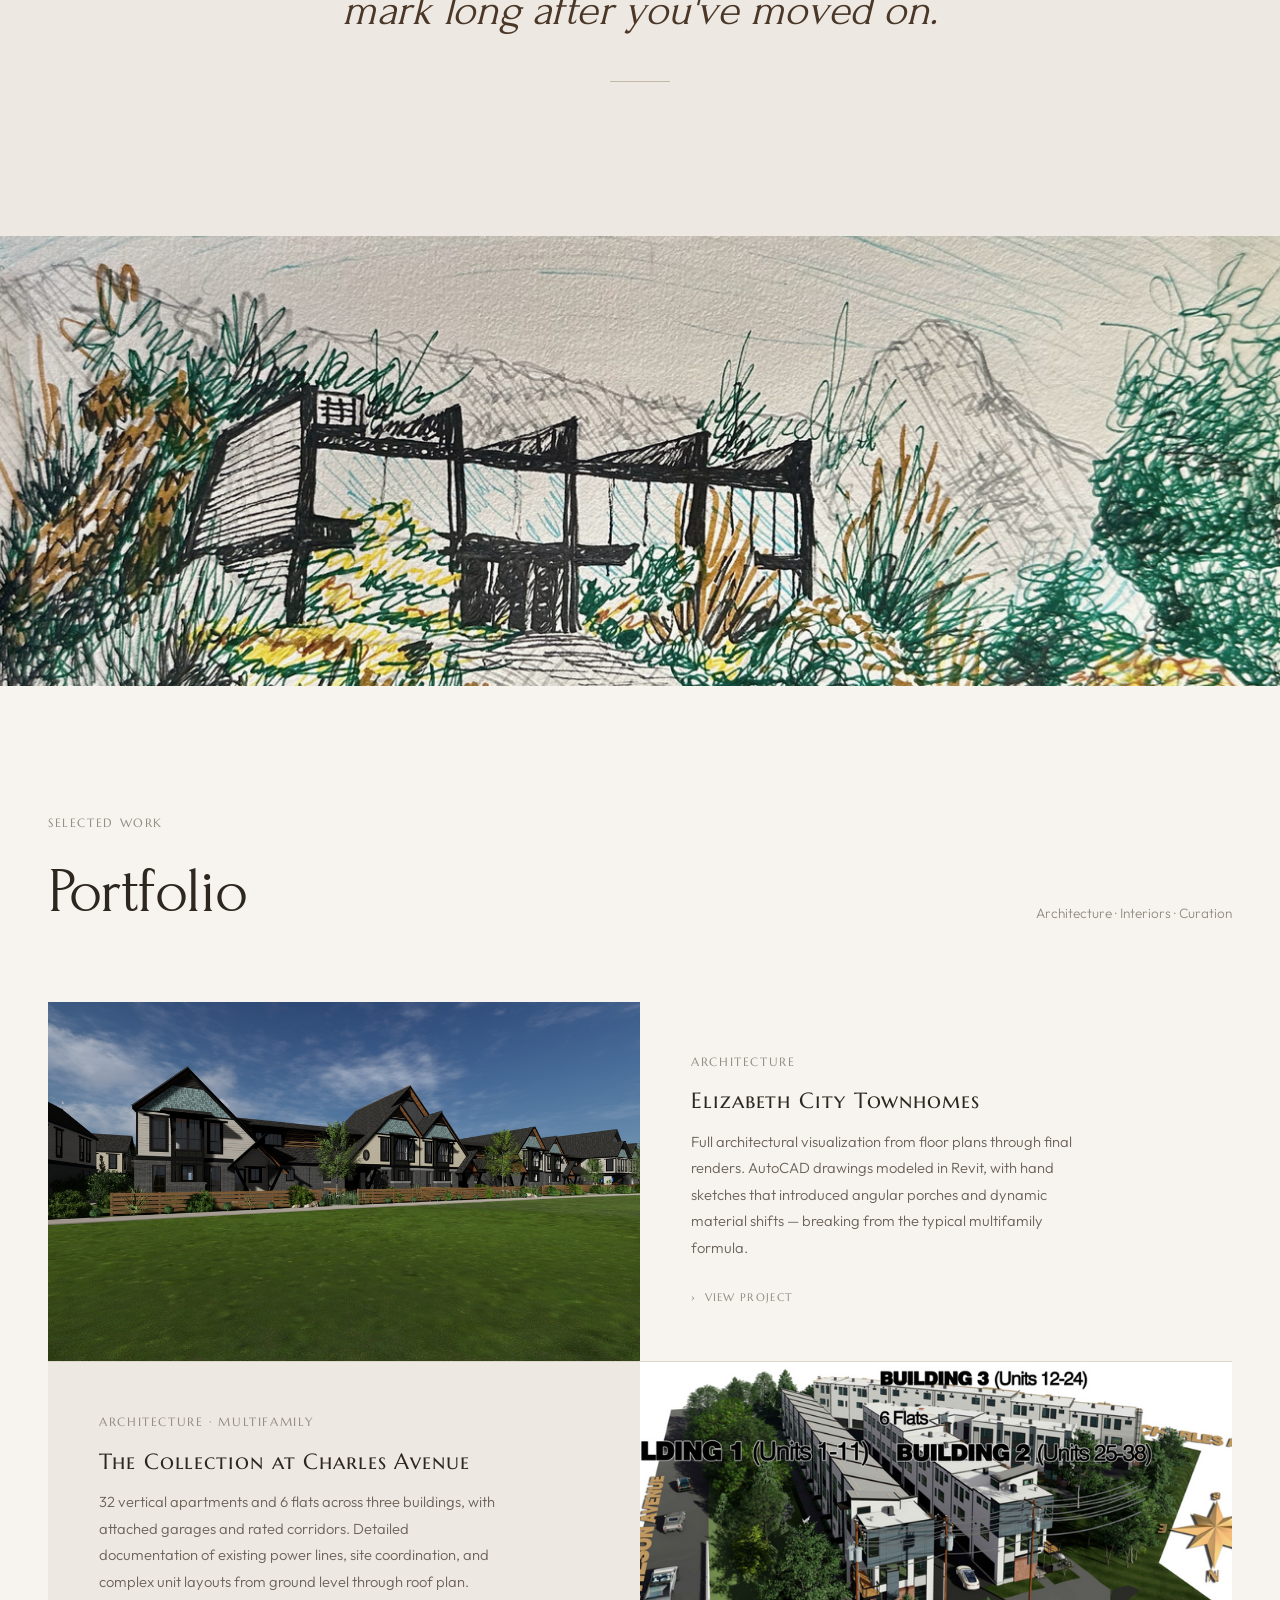
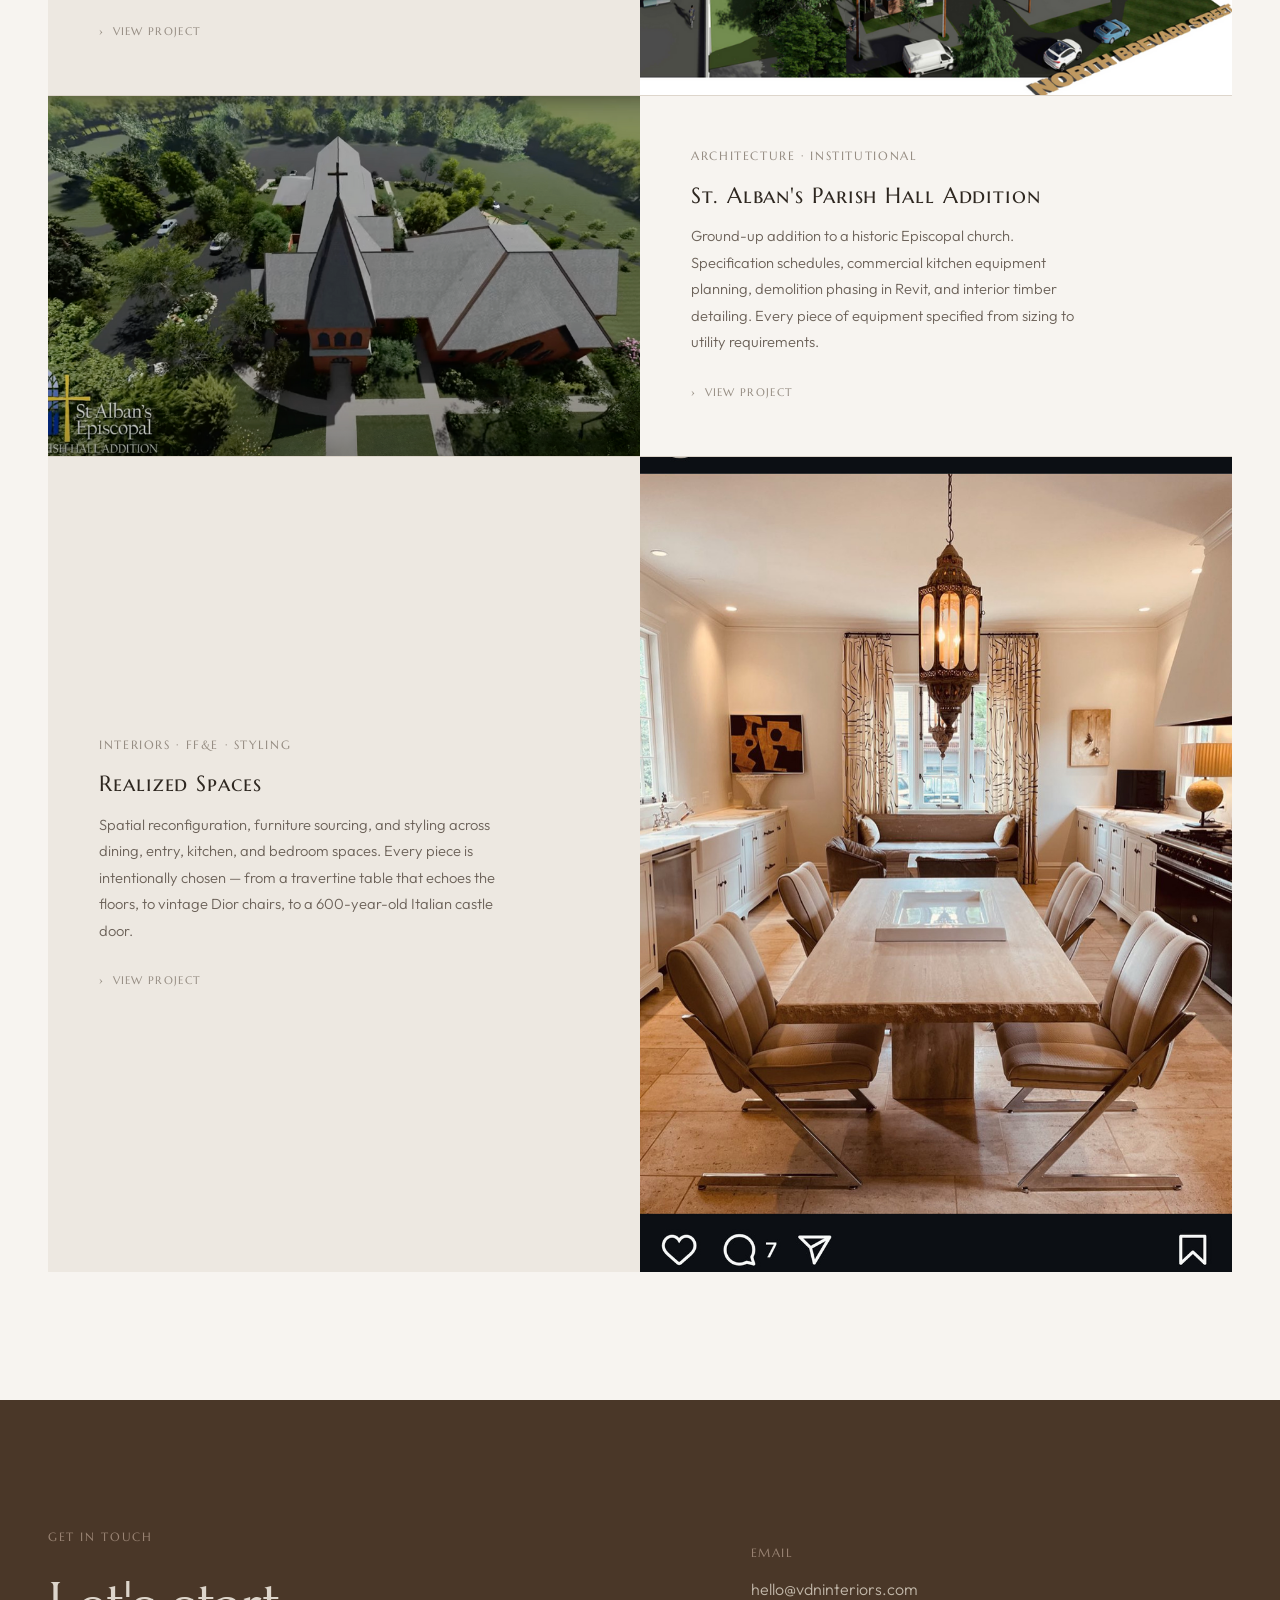
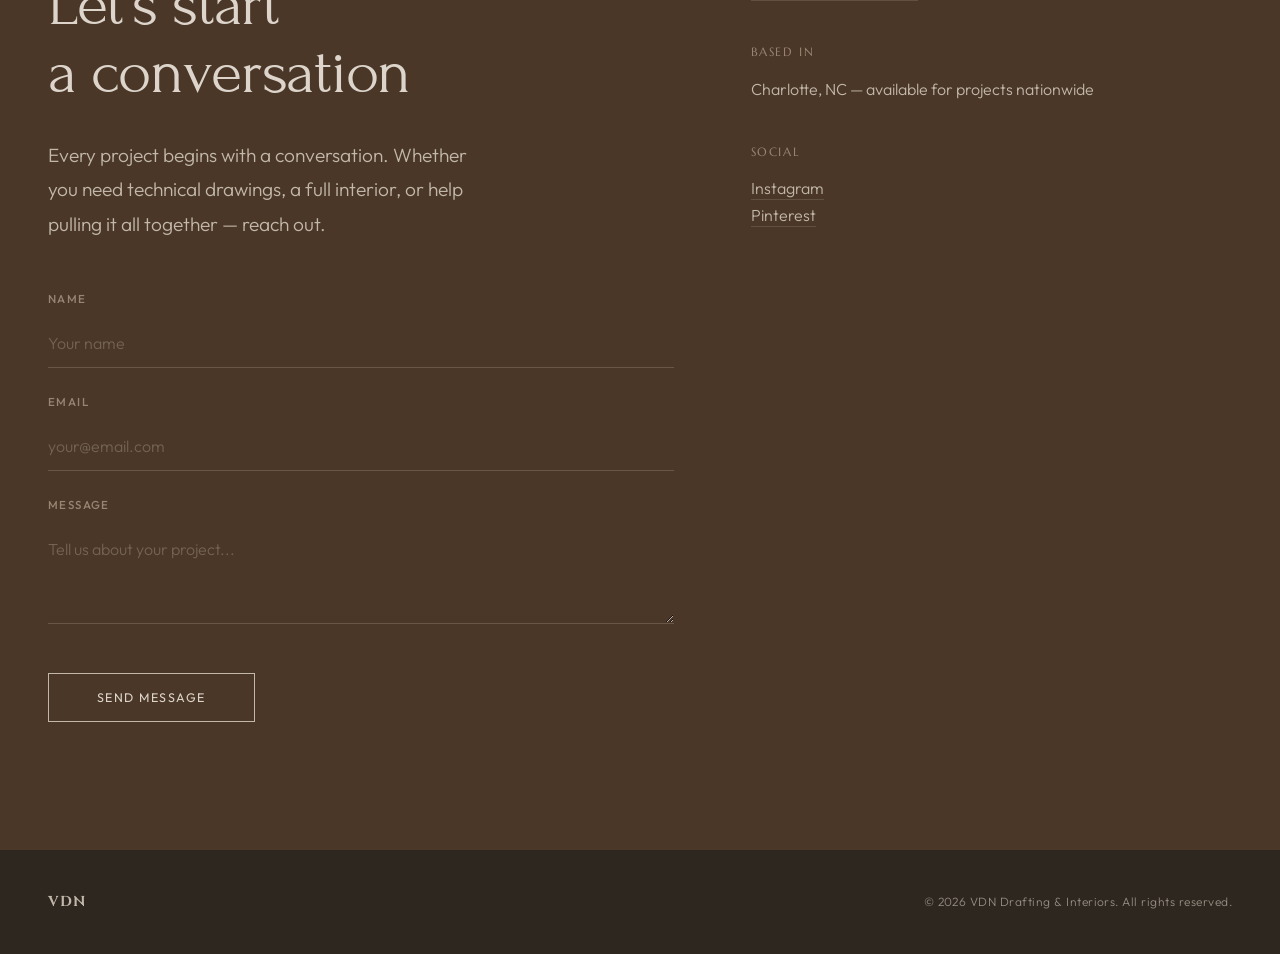
==== commit 2f252174: "Polish copy and pricing based on review feedback About section: remove resume language ("four years " ====
--- a/index.html
+++ b/index.html
@@ -1041,10 +1041,10 @@
         <span class="label reveal">About</span>
         <h2 class="display-md reveal reveal-delay-1">Danielle Zacharias</h2>
         <p class="body-lg reveal reveal-delay-2">
-          Design goes beyond aesthetics — it's about the lives lived inside the space. Danielle founded VDN with a background in architectural technology and four years of professional experience in technical drafting, CAD documentation, and interior design. She works in Revit, AutoCAD, and Inventor, and thinks in three dimensions.
+          VDN works at the intersection of technical drafting and interior design. Danielle's background is in architectural technology — she produces construction documents in Revit and AutoCAD, specification schedules, and project visualizations. She also sources furniture, art, and materials with a sharp eye rooted in design history, not trends.
         </p>
         <p class="body-lg reveal reveal-delay-3">
-          From custom homes to restaurants to commercial spaces, every project starts the same way: listening. What is this space meant to hold? What aspects of life does it protect or set free? The technical precision of drafting meets a sharp, curious eye for sourcing and curation — and the result is a space that genuinely belongs to the people in it.
+          From a single-room refresh to a 38-unit multifamily build, every project starts the same way: listening. The technical precision of drafting meets a curious, opinionated eye for interiors — and the result is a space that genuinely belongs to the people in it.
         </p>
       </div>
     </div>
@@ -1060,7 +1060,7 @@
       <div class="service-card reveal">
         <span class="service-number">01</span>
         <h3>Design Consultation</h3>
-        <p>Comprehensive design direction for residential and commercial spaces. From concept through completion, we guide every aesthetic and functional decision.</p>
+        <p>We study the conditions of your space — light, layout, how you actually live in it — and build a design strategy grounded in your goals. From a single room to a ground-up build.</p>
       </div>
       <div class="service-card reveal reveal-delay-1">
         <span class="service-number">02</span>
@@ -1075,7 +1075,7 @@
       <div class="service-card reveal reveal-delay-3">
         <span class="service-number">04</span>
         <h3>Material &amp; Finish Selection</h3>
-        <p>Expert guidance on materials, finishes, and palettes. We source options that serve both the aesthetic vision and practical requirements of every project.</p>
+        <p>Materials, finishes, and palettes that serve both the vision and the budget. We source, sample, and document everything in specification sheets your contractor can build from.</p>
       </div>
       <div class="service-card reveal reveal-delay-4">
         <span class="service-number">05</span>
@@ -1095,7 +1095,7 @@
     <div class="philosophy-inner">
       <span class="label reveal">Philosophy</span>
       <blockquote class="reveal reveal-delay-1">
-        Design is about stories and moments. To introduce the unexpected, to create a magnetic atmosphere, and prove that beautiful spaces can be part of our everyday lives.
+        Good design isn't just seen — it's felt. It grounds you, stirs you, and leaves its mark long after you've moved on.
       </blockquote>
       <hr class="philosophy-rule reveal reveal-delay-2">
     </div>
